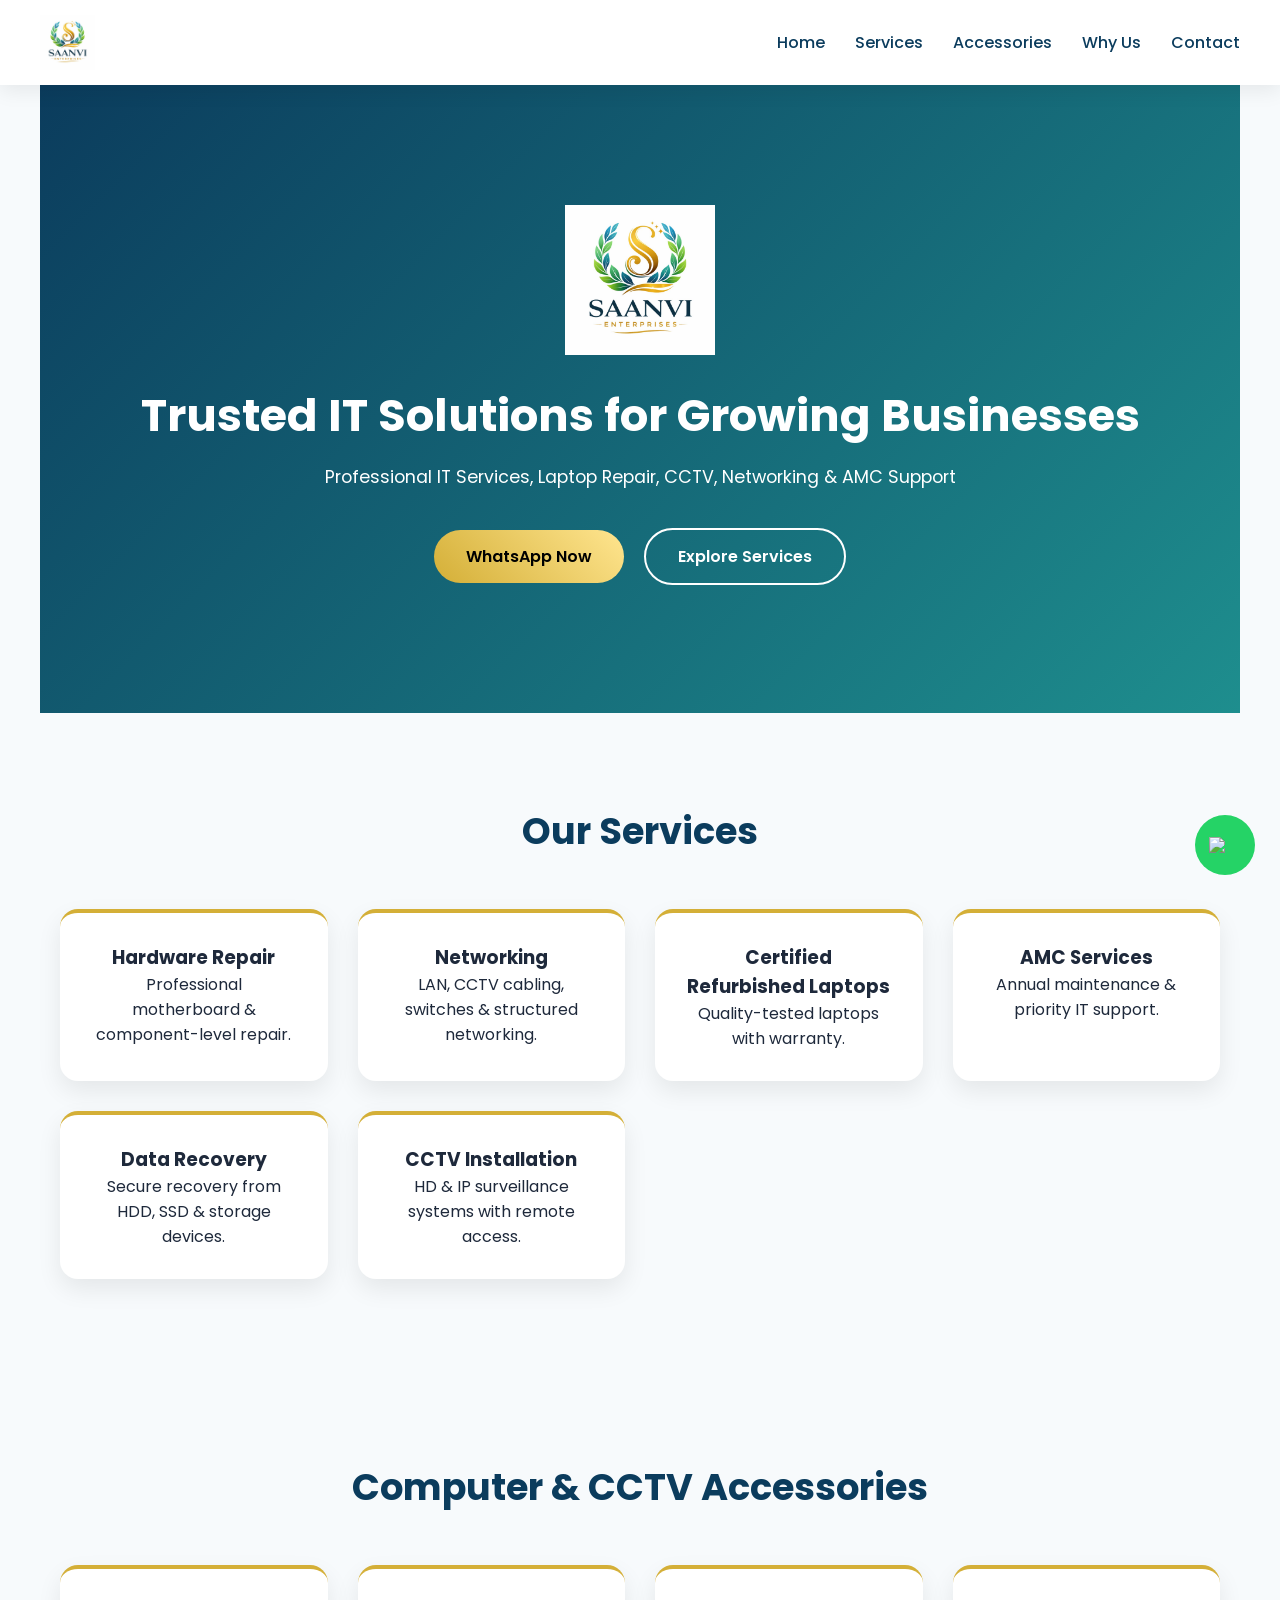
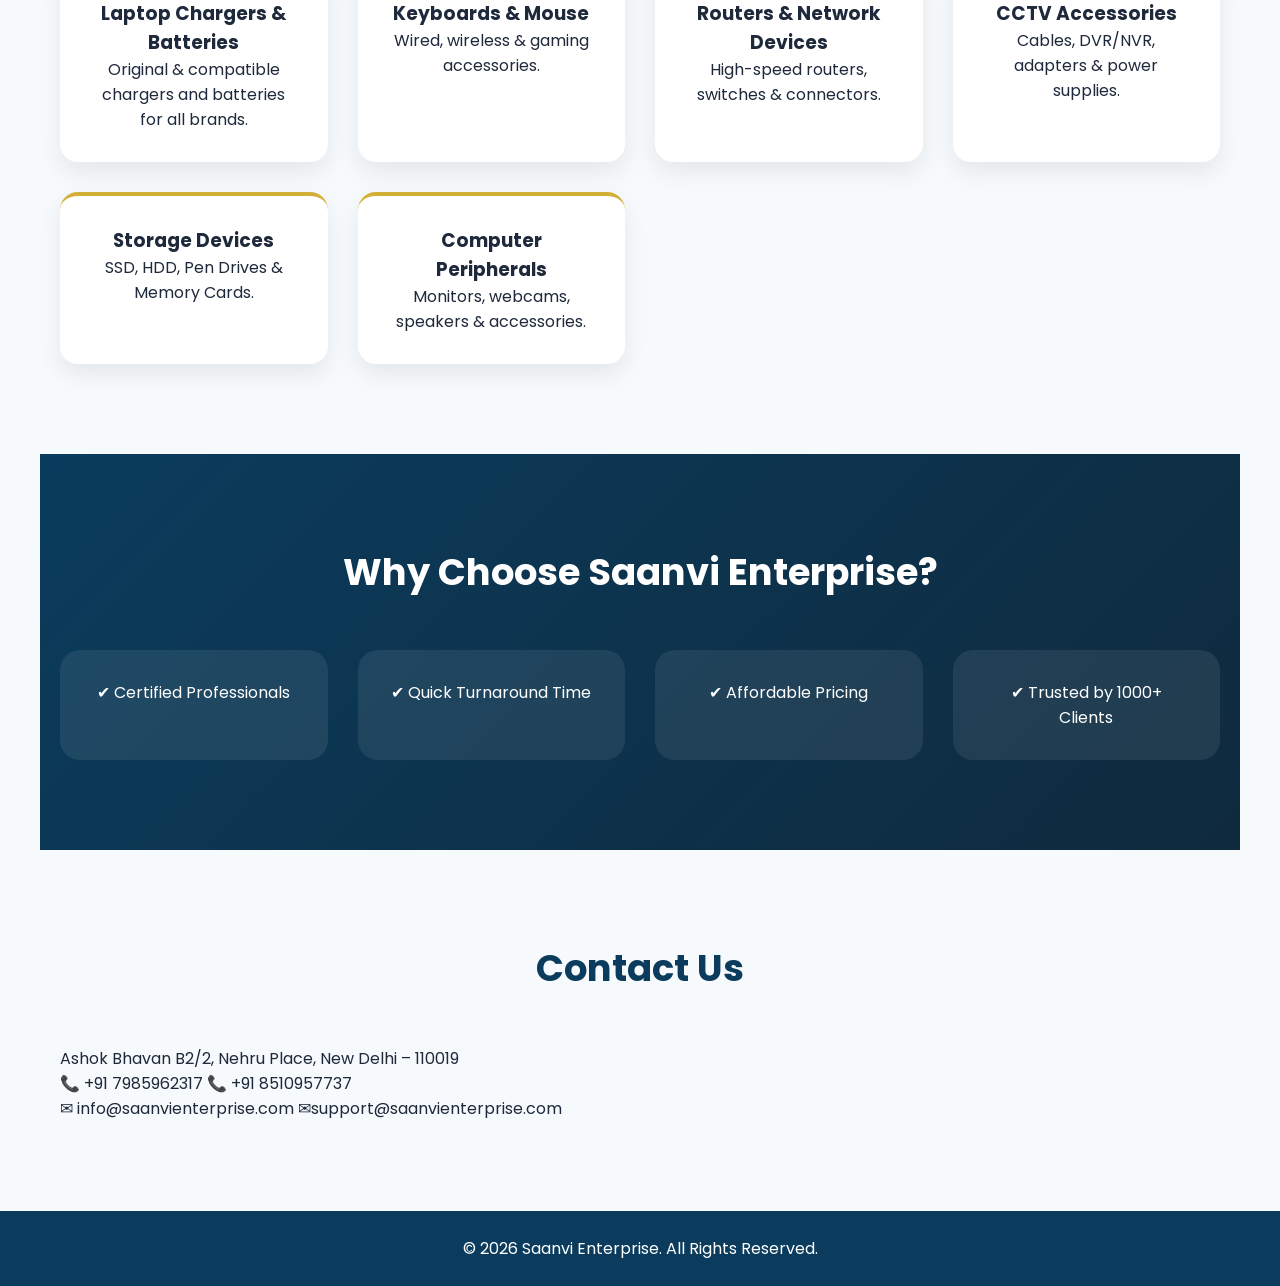
==== index.html @ 92160d34 "Add accessories section to index.html Added a new section for computer and CCTV accessories." ====
<!DOCTYPE html>
<html lang="en">
<head>
<meta charset="UTF-8">
<meta name="viewport" content="width=device-width, initial-scale=1.0">

<title>Saanvi Enterprise | IT Services, Laptop Repair & CCTV in Delhi</title>

<meta name="description" content="Saanvi Enterprise offers professional IT services, laptop repair, CCTV installation, AMC & networking solutions in Delhi NCR. Call now for instant support.">
<meta name="keywords" content="Laptop Repair Delhi, IT Services, CCTV Installation, AMC Services, Networking, Refurbished Laptop">
<meta name="robots" content="index, follow">
<meta name="geo.region" content="IN-DL">
<meta name="geo.placename" content="New Delhi">

<link href="https://fonts.googleapis.com/css2?family=Poppins:wght@400;500;600;700&display=swap" rel="stylesheet">

<style>
/* --- SAME CSS AS YOU SENT (UNCHANGED) --- */
:root {
  --blue: #0b3c5d;
  --gold: #d4af37;
  --green: #3aa76d;
  --dark: #1e293b;
  --light: #f7fafc;
}

* { margin: 0; padding: 0; box-sizing: border-box; font-family: 'Poppins', sans-serif; }
html { scroll-behavior: smooth; }
body { background: var(--light); color: var(--dark); }

header {
  position: sticky;
  top: 0;
  background: #fff;
  padding: 15px 40px;
  display: flex;
  justify-content: space-between;
  align-items: center;
  box-shadow: 0 5px 20px rgba(0,0,0,0.08);
  z-index: 999;
}

header img { height: 55px; }

nav ul { list-style: none; display: flex; gap: 30px; }
nav a { text-decoration: none; font-weight: 500; color: var(--blue); }
nav a:hover { color: var(--gold); }

.menu { display: none; font-size: 26px; }

.hero {
  background: linear-gradient(135deg, #0b3c5d, #1e8e8e);
  color: white;
  text-align: center;
  padding: 120px 20px;
}

.hero img { width: 150px; margin-bottom: 20px; }
.hero h1 { font-size: 2.8rem; }
.hero p { max-width: 700px; margin: 15px auto; font-size: 1.1rem; }

.cta { margin-top: 30px; }

.btn {
  padding: 14px 32px;
  border-radius: 40px;
  font-weight: 600;
  text-decoration: none;
  margin: 8px;
  display: inline-block;
  transition: 0.3s;
}

.btn-primary {
  background: linear-gradient(45deg, #d4af37, #ffe58f);
  color: #000;
}

.btn-secondary {
  border: 2px solid #fff;
  color: white;
}

.btn:hover { transform: scale(1.08); }

section {
  padding: 90px 20px;
  max-width: 1200px;
  margin: auto;
}

h2 {
  text-align: center;
  font-size: 2.3rem;
  margin-bottom: 50px;
  color: var(--blue);
}

.cards {
  display: grid;
  grid-template-columns: repeat(auto-fit, minmax(260px, 1fr));
  gap: 30px;
}

.card {
  background: white;
  padding: 30px;
  border-radius: 18px;
  text-align: center;
  box-shadow: 0 10px 25px rgba(0,0,0,0.08);
  transition: 0.3s;
  border-top: 4px solid var(--gold);
}

.card:hover { transform: translateY(-10px); }

.trust-section {
  background: linear-gradient(135deg, #0b3c5d, #0f2a3d);
  color: white;
  padding: 90px 20px;
}

.trust-section h2 { color: white; }

.trust-grid {
  display: grid;
  grid-template-columns: repeat(auto-fit, minmax(220px, 1fr));
  gap: 30px;
  margin-top: 40px;
}

.trust-box {
  background: rgba(255,255,255,0.08);
  padding: 30px;
  border-radius: 20px;
  text-align: center;
}

footer {
  background: var(--blue);
  color: white;
  text-align: center;
  padding: 25px;
}

.whatsapp {
  position: fixed;
  right: 25px;
  bottom: 25px;
  background: #25d366;
  width: 60px;
  height: 60px;
  border-radius: 50%;
  display: flex;
  justify-content: center;
  align-items: center;
}

.whatsapp img { width: 32px; }

@media(max-width:768px) {
  nav ul { display: none; flex-direction: column; background: white; position: absolute; right: 20px; top: 70px; padding: 20px; border-radius: 10px; }
  nav ul.active { display: flex; }
  .menu { display: block; }
  .hero h1 { font-size: 2rem; }
}
</style>
</head>

<body>

<header>
  <img src="logo.png" alt="Saanvi Enterprise">
  <div class="menu" onclick="toggleMenu()">☰</div>
  <nav>
    <ul id="nav">
      <li><a href="#home">Home</a></li>
      <li><a href="#services">Services</a></li>
      <li><a href="#accessories">Accessories</a></li>
      <li><a href="#trust">Why Us</a></li>
      <li><a href="#contact">Contact</a></li>
    </ul>
  </nav>
</header>

<!-- HERO -->
<section class="hero" id="home">
  <img src="logo.png">
  <h1>Trusted IT Solutions for Growing Businesses</h1>
  <p>Professional IT Services, Laptop Repair, CCTV, Networking & AMC Support</p>
  <div class="cta">
    <a href="https://wa.me/917985962317" class="btn btn-primary">WhatsApp Now</a>
    <a href="#services" class="btn btn-secondary">Explore Services</a>
  </div>
</section>

<!-- SERVICES -->
<section id="services">
<h2>Our Services</h2>
<div class="cards">
  <div class="card"><h3>Hardware Repair</h3><p>Professional motherboard & component-level repair.</p></div>
  <div class="card"><h3>Networking</h3><p>LAN, CCTV cabling, switches & structured networking.</p></div>
  <div class="card"><h3>Certified Refurbished Laptops</h3><p>Quality-tested laptops with warranty.</p></div>
  <div class="card"><h3>AMC Services</h3><p>Annual maintenance & priority IT support.</p></div>
  <div class="card"><h3>Data Recovery</h3><p>Secure recovery from HDD, SSD & storage devices.</p></div>
  <div class="card"><h3>CCTV Installation</h3><p>HD & IP surveillance systems with remote access.</p></div>
</div>
</section>

<!-- ACCESSORIES SECTION (NEW) -->
<section id="accessories">
<h2>Computer & CCTV Accessories</h2>
<div class="cards">
  <div class="card"><h3>Laptop Chargers & Batteries</h3><p>Original & compatible chargers and batteries for all brands.</p></div>
  <div class="card"><h3>Keyboards & Mouse</h3><p>Wired, wireless & gaming accessories.</p></div>
  <div class="card"><h3>Routers & Network Devices</h3><p>High-speed routers, switches & connectors.</p></div>
  <div class="card"><h3>CCTV Accessories</h3><p>Cables, DVR/NVR, adapters & power supplies.</p></div>
  <div class="card"><h3>Storage Devices</h3><p>SSD, HDD, Pen Drives & Memory Cards.</p></div>
  <div class="card"><h3>Computer Peripherals</h3><p>Monitors, webcams, speakers & accessories.</p></div>
</div>
</section>

<!-- TRUST -->
<section class="trust-section" id="trust">
  <h2>Why Choose Saanvi Enterprise?</h2>
  <div class="trust-grid">
    <div class="trust-box">✔ Certified Professionals</div>
    <div class="trust-box">✔ Quick Turnaround Time</div>
    <div class="trust-box">✔ Affordable Pricing</div>
    <div class="trust-box">✔ Trusted by 1000+ Clients</div>
  </div>
</section>

<!-- CONTACT -->
<section class="contact" id="contact">
  <h2>Contact Us</h2>
  <p>
    Ashok Bhavan B2/2, Nehru Place, New Delhi – 110019<br>
    📞 +91 7985962317  📞 +91 8510957737<br>
    ✉ info@saanvienterprise.com   ✉support@saanvienterprise.com
  </p>
</section>

<footer>
  © 2026 Saanvi Enterprise. All Rights Reserved.
</footer>

<a href="https://wa.me/917985962317" class="whatsapp">
  <img src="https://cdn-icons-png.flaticon.com/512/733/733585.png">
</a>

<script>
function toggleMenu() {
  document.getElementById("nav").classList.toggle("active");
}
</script>

</body>
</html>
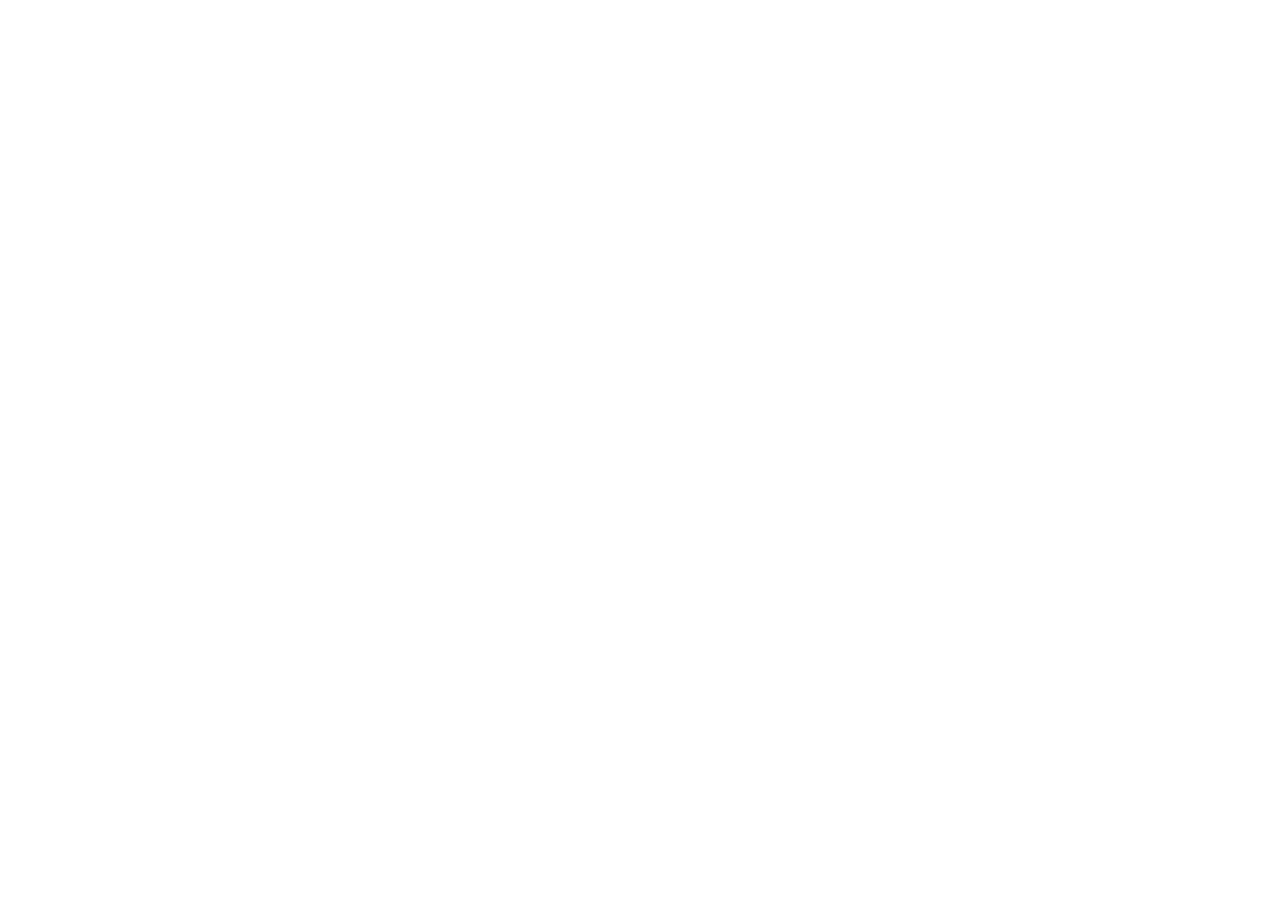
==== commit 14d3d051: "Update index.html" ====
--- a/index.html
+++ b/index.html
@@ -1,261 +1,100 @@
 <!DOCTYPE html>
-<html lang="en">
+<html lang="en-IN">
 <head>
 <meta charset="UTF-8">
 <meta name="viewport" content="width=device-width, initial-scale=1.0">
-
-<title>Saanvi Enterprise | IT Services, Laptop Repair & CCTV in Delhi</title>
-
-<meta name="description" content="Saanvi Enterprise offers professional IT services, laptop repair, CCTV installation, AMC & networking solutions in Delhi NCR. Call now for instant support.">
-<meta name="keywords" content="Laptop Repair Delhi, IT Services, CCTV Installation, AMC Services, Networking, Refurbished Laptop">
-<meta name="robots" content="index, follow">
+<title>Laptop Repair, CCTV Installation & IT Services in Nehru Place Delhi | Saanvi Enterprise</title>
+<meta name="description" content="Saanvi Enterprise provides laptop repair, desktop repair, CCTV installation, networking, AMC support, data recovery and refurbished laptops in Nehru Place, Delhi NCR. Call +91 7985962317.">
+<meta name="robots" content="index, follow, max-image-preview:large">
+<meta name="author" content="Saanvi Enterprise">
 <meta name="geo.region" content="IN-DL">
-<meta name="geo.placename" content="New Delhi">
-
-<link href="https://fonts.googleapis.com/css2?family=Poppins:wght@400;500;600;700&display=swap" rel="stylesheet">
-
-<style>
-/* --- SAME CSS AS YOU SENT (UNCHANGED) --- */
-:root {
-  --blue: #0b3c5d;
-  --gold: #d4af37;
-  --green: #3aa76d;
-  --dark: #1e293b;
-  --light: #f7fafc;
-}
-
-* { margin: 0; padding: 0; box-sizing: border-box; font-family: 'Poppins', sans-serif; }
-html { scroll-behavior: smooth; }
-body { background: var(--light); color: var(--dark); }
-
-header {
-  position: sticky;
-  top: 0;
-  background: #fff;
-  padding: 15px 40px;
-  display: flex;
-  justify-content: space-between;
-  align-items: center;
-  box-shadow: 0 5px 20px rgba(0,0,0,0.08);
-  z-index: 999;
-}
-
-header img { height: 55px; }
-
-nav ul { list-style: none; display: flex; gap: 30px; }
-nav a { text-decoration: none; font-weight: 500; color: var(--blue); }
-nav a:hover { color: var(--gold); }
-
-.menu { display: none; font-size: 26px; }
-
-.hero {
-  background: linear-gradient(135deg, #0b3c5d, #1e8e8e);
-  color: white;
-  text-align: center;
-  padding: 120px 20px;
-}
-
-.hero img { width: 150px; margin-bottom: 20px; }
-.hero h1 { font-size: 2.8rem; }
-.hero p { max-width: 700px; margin: 15px auto; font-size: 1.1rem; }
-
-.cta { margin-top: 30px; }
-
-.btn {
-  padding: 14px 32px;
-  border-radius: 40px;
-  font-weight: 600;
-  text-decoration: none;
-  margin: 8px;
-  display: inline-block;
-  transition: 0.3s;
-}
-
-.btn-primary {
-  background: linear-gradient(45deg, #d4af37, #ffe58f);
-  color: #000;
-}
-
-.btn-secondary {
-  border: 2px solid #fff;
-  color: white;
-}
-
-.btn:hover { transform: scale(1.08); }
-
-section {
-  padding: 90px 20px;
-  max-width: 1200px;
-  margin: auto;
-}
-
-h2 {
-  text-align: center;
-  font-size: 2.3rem;
-  margin-bottom: 50px;
-  color: var(--blue);
-}
-
-.cards {
-  display: grid;
-  grid-template-columns: repeat(auto-fit, minmax(260px, 1fr));
-  gap: 30px;
-}
-
-.card {
-  background: white;
-  padding: 30px;
-  border-radius: 18px;
-  text-align: center;
-  box-shadow: 0 10px 25px rgba(0,0,0,0.08);
-  transition: 0.3s;
-  border-top: 4px solid var(--gold);
-}
-
-.card:hover { transform: translateY(-10px); }
-
-.trust-section {
-  background: linear-gradient(135deg, #0b3c5d, #0f2a3d);
-  color: white;
-  padding: 90px 20px;
-}
-
-.trust-section h2 { color: white; }
-
-.trust-grid {
-  display: grid;
-  grid-template-columns: repeat(auto-fit, minmax(220px, 1fr));
-  gap: 30px;
-  margin-top: 40px;
-}
-
-.trust-box {
-  background: rgba(255,255,255,0.08);
-  padding: 30px;
-  border-radius: 20px;
-  text-align: center;
-}
-
-footer {
-  background: var(--blue);
-  color: white;
-  text-align: center;
-  padding: 25px;
-}
-
-.whatsapp {
-  position: fixed;
-  right: 25px;
-  bottom: 25px;
-  background: #25d366;
-  width: 60px;
-  height: 60px;
-  border-radius: 50%;
-  display: flex;
-  justify-content: center;
-  align-items: center;
-}
-
-.whatsapp img { width: 32px; }
-
-@media(max-width:768px) {
-  nav ul { display: none; flex-direction: column; background: white; position: absolute; right: 20px; top: 70px; padding: 20px; border-radius: 10px; }
-  nav ul.active { display: flex; }
-  .menu { display: block; }
-  .hero h1 { font-size: 2rem; }
-}
-</style>
-</head>
-
-<body>
-
-<header>
-  <img src="logo.png" alt="Saanvi Enterprise">
-  <div class="menu" onclick="toggleMenu()">☰</div>
-  <nav>
-    <ul id="nav">
-      <li><a href="#home">Home</a></li>
-      <li><a href="#services">Services</a></li>
-      <li><a href="#accessories">Accessories</a></li>
-      <li><a href="#trust">Why Us</a></li>
-      <li><a href="#contact">Contact</a></li>
-    </ul>
-  </nav>
-</header>
-
-<!-- HERO -->
-<section class="hero" id="home">
-  <img src="logo.png">
-  <h1>Trusted IT Solutions for Growing Businesses</h1>
-  <p>Professional IT Services, Laptop Repair, CCTV, Networking & AMC Support</p>
-  <div class="cta">
-    <a href="https://wa.me/917985962317" class="btn btn-primary">WhatsApp Now</a>
-    <a href="#services" class="btn btn-secondary">Explore Services</a>
-  </div>
-</section>
-
-<!-- SERVICES -->
-<section id="services">
-<h2>Our Services</h2>
-<div class="cards">
-  <div class="card"><h3>Hardware Repair</h3><p>Professional motherboard & component-level repair.</p></div>
-  <div class="card"><h3>Networking</h3><p>LAN, CCTV cabling, switches & structured networking.</p></div>
-  <div class="card"><h3>Certified Refurbished Laptops</h3><p>Quality-tested laptops with warranty.</p></div>
-  <div class="card"><h3>AMC Services</h3><p>Annual maintenance & priority IT support.</p></div>
-  <div class="card"><h3>Data Recovery</h3><p>Secure recovery from HDD, SSD & storage devices.</p></div>
-  <div class="card"><h3>CCTV Installation</h3><p>HD & IP surveillance systems with remote access.</p></div>
-</div>
-</section>
-
-<!-- ACCESSORIES SECTION (NEW) -->
-<section id="accessories">
-<h2>Computer & CCTV Accessories</h2>
-<div class="cards">
-  <div class="card"><h3>Laptop Chargers & Batteries</h3><p>Original & compatible chargers and batteries for all brands.</p></div>
-  <div class="card"><h3>Keyboards & Mouse</h3><p>Wired, wireless & gaming accessories.</p></div>
-  <div class="card"><h3>Routers & Network Devices</h3><p>High-speed routers, switches & connectors.</p></div>
-  <div class="card"><h3>CCTV Accessories</h3><p>Cables, DVR/NVR, adapters & power supplies.</p></div>
-  <div class="card"><h3>Storage Devices</h3><p>SSD, HDD, Pen Drives & Memory Cards.</p></div>
-  <div class="card"><h3>Computer Peripherals</h3><p>Monitors, webcams, speakers & accessories.</p></div>
-</div>
-</section>
-
-<!-- TRUST -->
-<section class="trust-section" id="trust">
-  <h2>Why Choose Saanvi Enterprise?</h2>
-  <div class="trust-grid">
-    <div class="trust-box">✔ Certified Professionals</div>
-    <div class="trust-box">✔ Quick Turnaround Time</div>
-    <div class="trust-box">✔ Affordable Pricing</div>
-    <div class="trust-box">✔ Trusted by 1000+ Clients</div>
-  </div>
-</section>
-
-<!-- CONTACT -->
-<section class="contact" id="contact">
-  <h2>Contact Us</h2>
-  <p>
-    Ashok Bhavan B2/2, Nehru Place, New Delhi – 110019<br>
-    📞 +91 7985962317  📞 +91 8510957737<br>
-    ✉ info@saanvienterprise.com   ✉support@saanvienterprise.com
-  </p>
-</section>
-
-<footer>
-  © 2026 Saanvi Enterprise. All Rights Reserved.
-</footer>
-
-<a href="https://wa.me/917985962317" class="whatsapp">
-  <img src="https://cdn-icons-png.flaticon.com/512/733/733585.png">
-</a>
-
-<script>
-function toggleMenu() {
-  document.getElementById("nav").classList.toggle("active");
+<meta name="geo.placename" content="Nehru Place, New Delhi">
+<meta name="geo.position" content="28.5494;77.2525">
+<meta name="ICBM" content="28.5494, 77.2525">
+<link rel="canonical" href="https://www.saanvienterprise.com/">
+<meta property="og:type" content="website">
+<meta property="og:title" content="Saanvi Enterprise | Laptop Repair, CCTV & IT Services in Delhi">
+<meta property="og:description" content="Fast laptop repair, CCTV installation, networking and AMC support from Nehru Place, Delhi NCR.">
+<meta property="og:url" content="https://www.saanvienterprise.com/">
+<meta property="og:image" content="https://www.saanvienterprise.com/logo.png">
+<meta name="twitter:card" content="summary_large_image">
+<link rel="preconnect" href="https://fonts.googleapis.com">
+<link rel="preconnect" href="https://fonts.gstatic.com" crossorigin>
+<link href="https://fonts.googleapis.com/css2?family=Poppins:wght@400;500;600;700;800&display=swap" rel="stylesheet">
+<script type="application/ld+json">
+{
+  "@context": "https://schema.org",
+  "@type": ["LocalBusiness", "ComputerRepairService"],
+  "@id": "https://www.saanvienterprise.com/#business",
+  "name": "Saanvi Enterprise",
+  "url": "https://www.saanvienterprise.com/",
+  "logo": "https://www.saanvienterprise.com/logo.png",
+  "image": "https://www.saanvienterprise.com/logo.png",
+  "description": "Laptop repair, desktop repair, CCTV installation, networking, AMC support, data recovery and refurbished laptop services in Delhi NCR.",
+  "telephone": "+91-7985962317",
+  "email": "info@saanvienterprise.com",
+  "priceRange": "INR",
+  "address": {
+    "@type": "PostalAddress",
+    "streetAddress": "Ashok Bhavan B2/2, Nehru Place",
+    "addressLocality": "New Delhi",
+    "addressRegion": "Delhi",
+    "postalCode": "110019",
+    "addressCountry": "IN"
+  },
+  "geo": {
+    "@type": "GeoCoordinates",
+    "latitude": 28.5494,
+    "longitude": 77.2525
+  },
+  "areaServed": [
+    "Nehru Place",
+    "New Delhi",
+    "Delhi NCR",
+    "Noida",
+    "Gurugram",
+    "Faridabad",
+    "Ghaziabad"
+  ],
+  "openingHoursSpecification": [{
+    "@type": "OpeningHoursSpecification",
+    "dayOfWeek": ["Monday", "Tuesday", "Wednesday", "Thursday", "Friday", "Saturday"],
+    "opens": "10:00",
+    "closes": "19:30"
+  }],
+  "sameAs": [
+    "https://wa.me/917985962317"
+  ],
+  "hasOfferCatalog": {
+    "@type": "OfferCatalog",
+    "name": "IT Services and Computer Repair",
+    "itemListElement": [
+      {"@type": "Offer", "itemOffered": {"@type": "Service", "name": "Laptop Repair in Delhi"}},
+      {"@type": "Offer", "itemOffered": {"@type": "Service", "name": "CCTV Installation in Delhi NCR"}},
+      {"@type": "Offer", "itemOffered": {"@type": "Service", "name": "Computer AMC Support"}},
+      {"@type": "Offer", "itemOffered": {"@type": "Service", "name": "Networking and LAN Cabling"}},
+      {"@type": "Offer", "itemOffered": {"@type": "Service", "name": "Data Recovery"}}
+    ]
+  }
 }
 </script>
-
-</body>
-</html>
-
-
+<script type="application/ld+json">
+{
+  "@context": "https://schema.org",
+  "@type": "FAQPage",
+  "mainEntity": [
+    {
+      "@type": "Question",
+      "name": "Do you provide laptop repair in Nehru Place, Delhi?",
+      "acceptedAnswer": {
+        "@type": "Answer",
+        "text": "Yes. Saanvi Enterprise provides laptop and desktop repair from Nehru Place, New Delhi, including motherboard repair, display replacement, SSD and RAM upgrades, Windows installation and virus removal."
+      }
+    },
+    {
+      "@type": "Question",
+      "name": "Do you install CCTV cameras for offices and shops?",
+      "acceptedAnswer": {
+        "@type": "Answer",
+        "text": "Yes. We install HD and IP CCTV systems with DVR or NVR setup, cabling, power supply, storage configuration and remote mobile viewing."
+      }
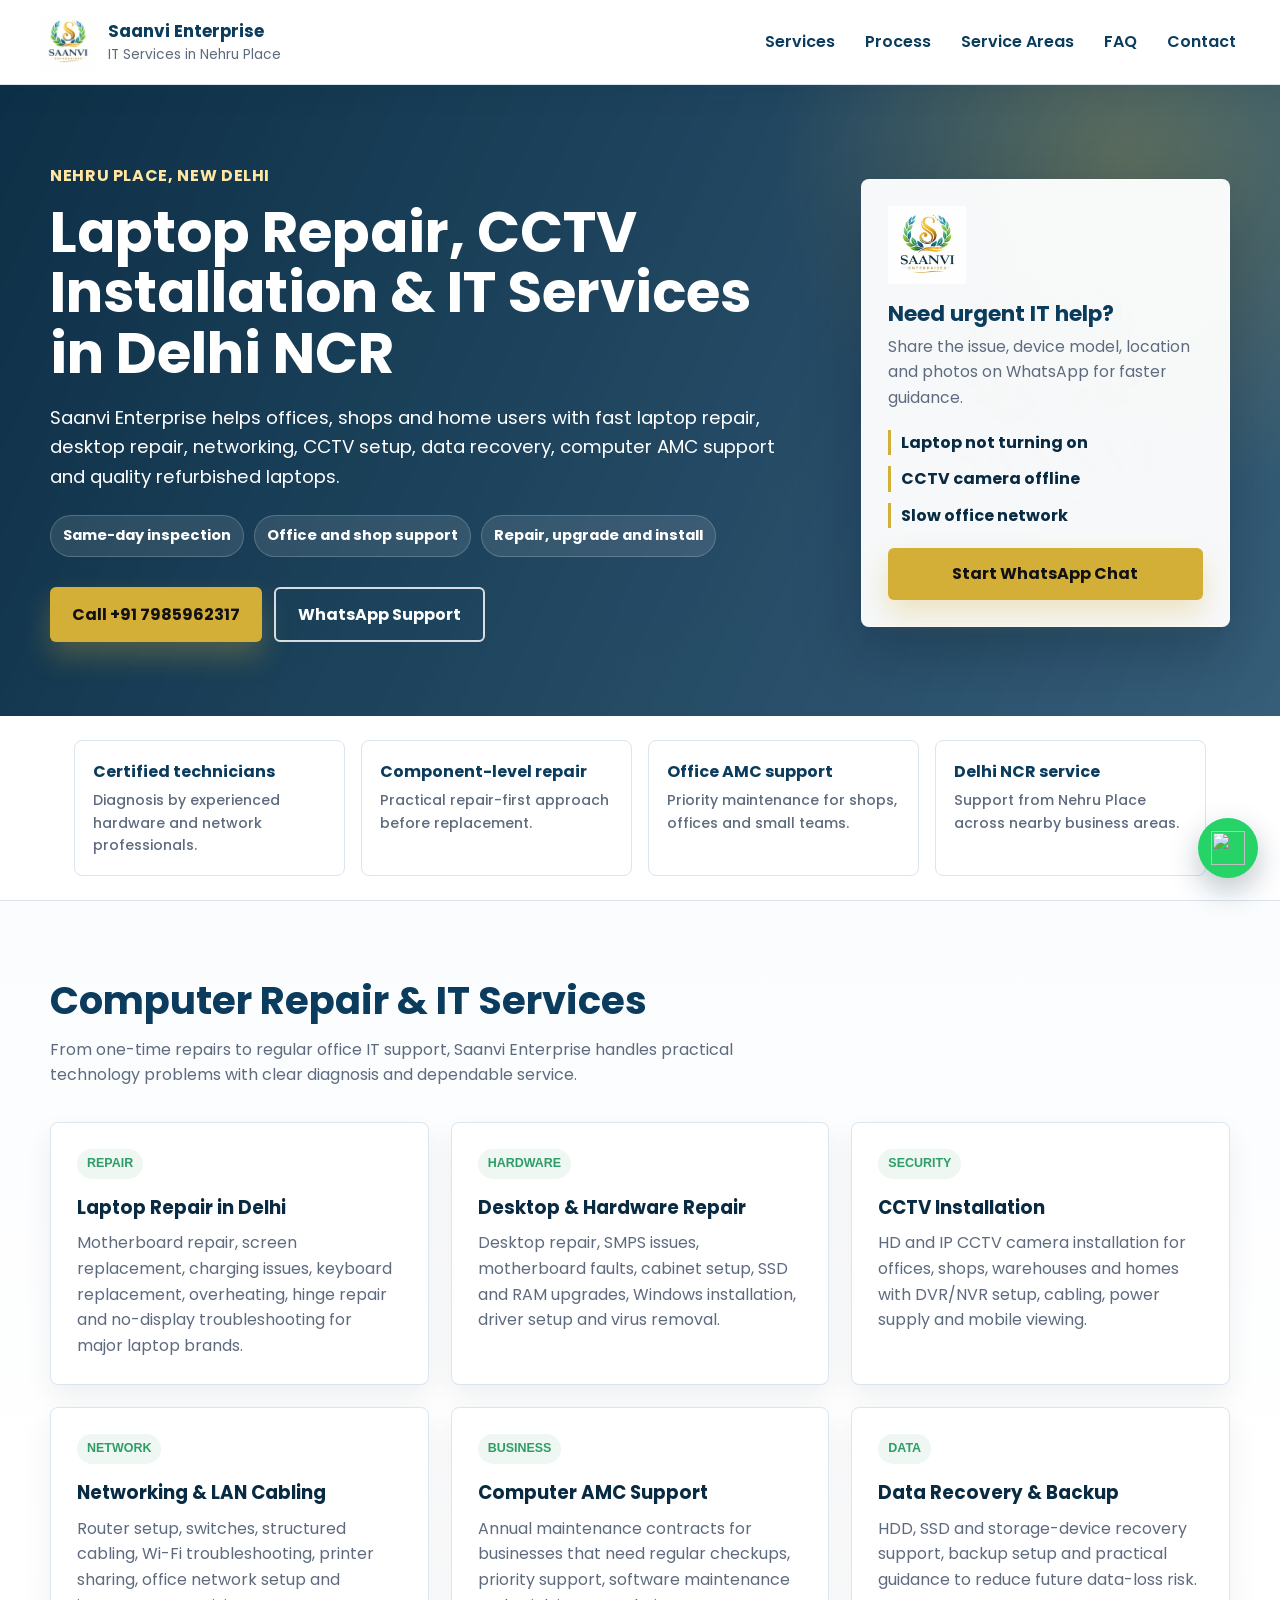
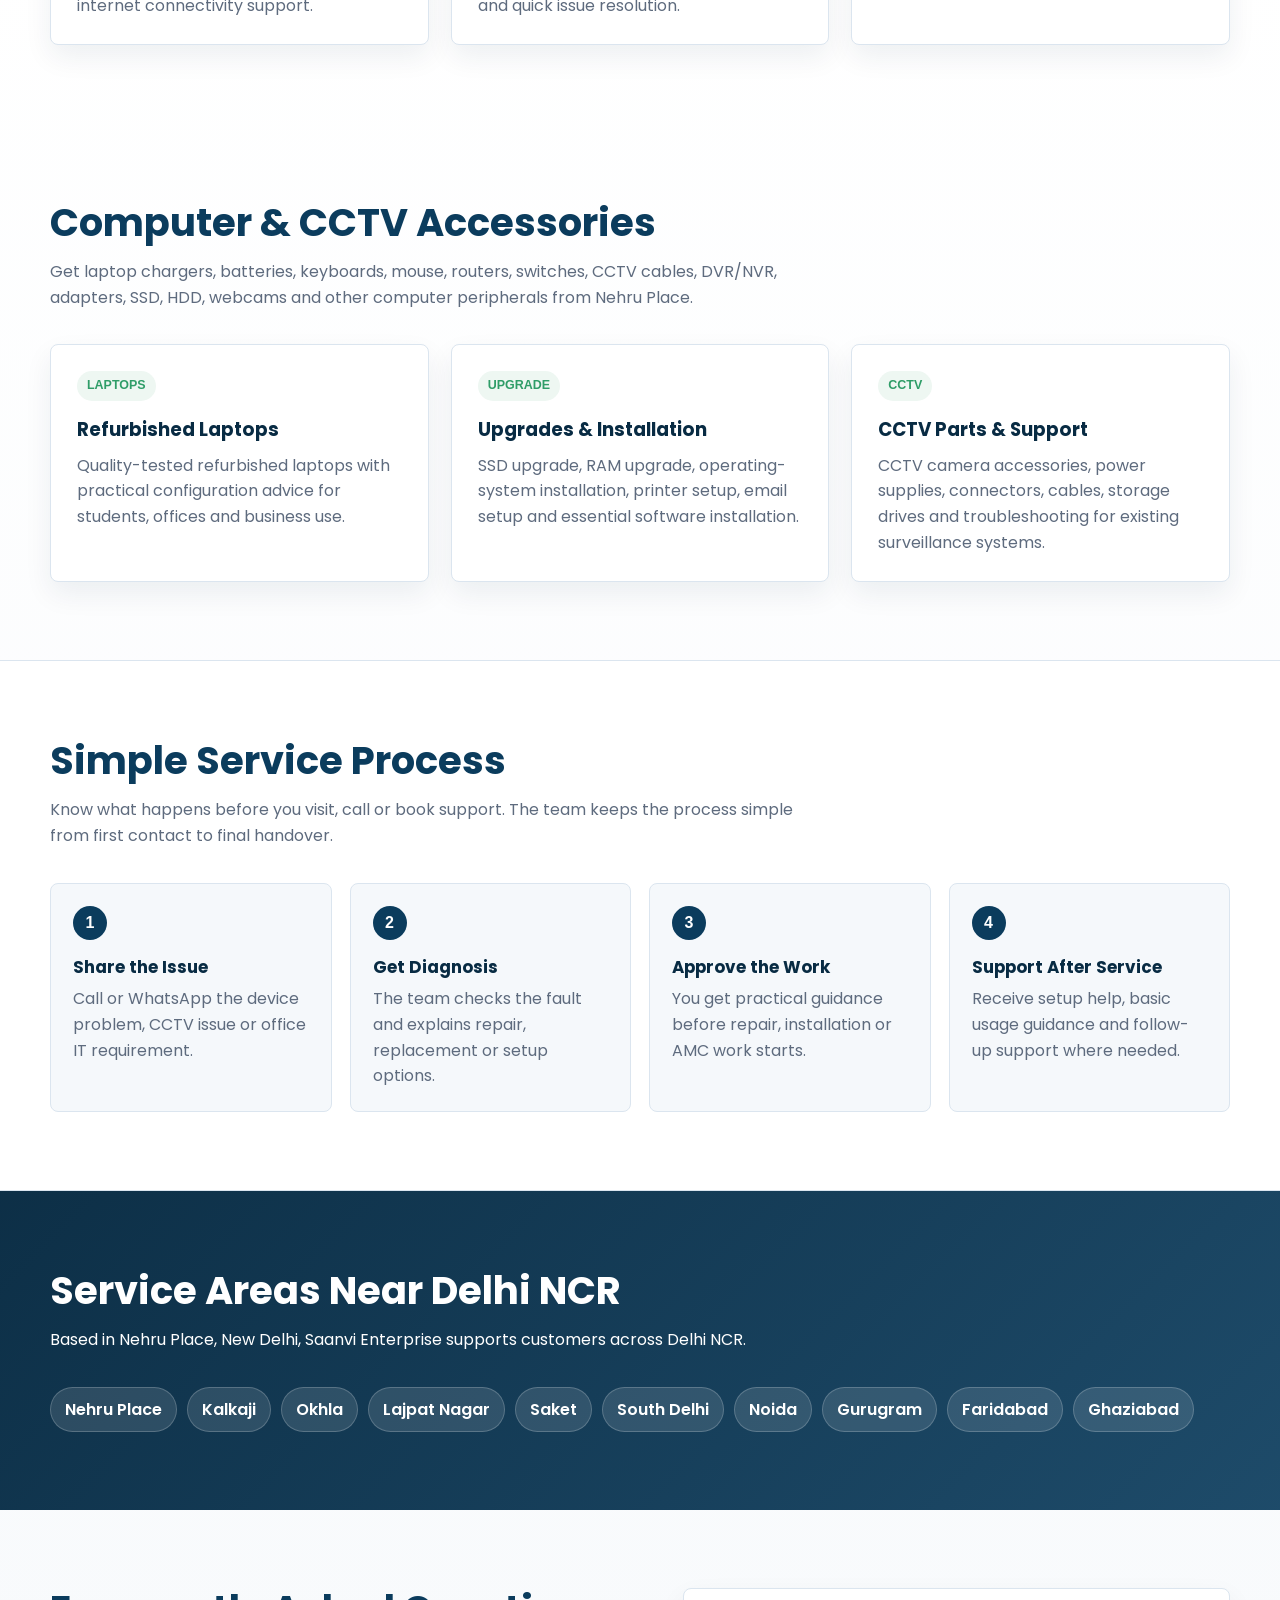
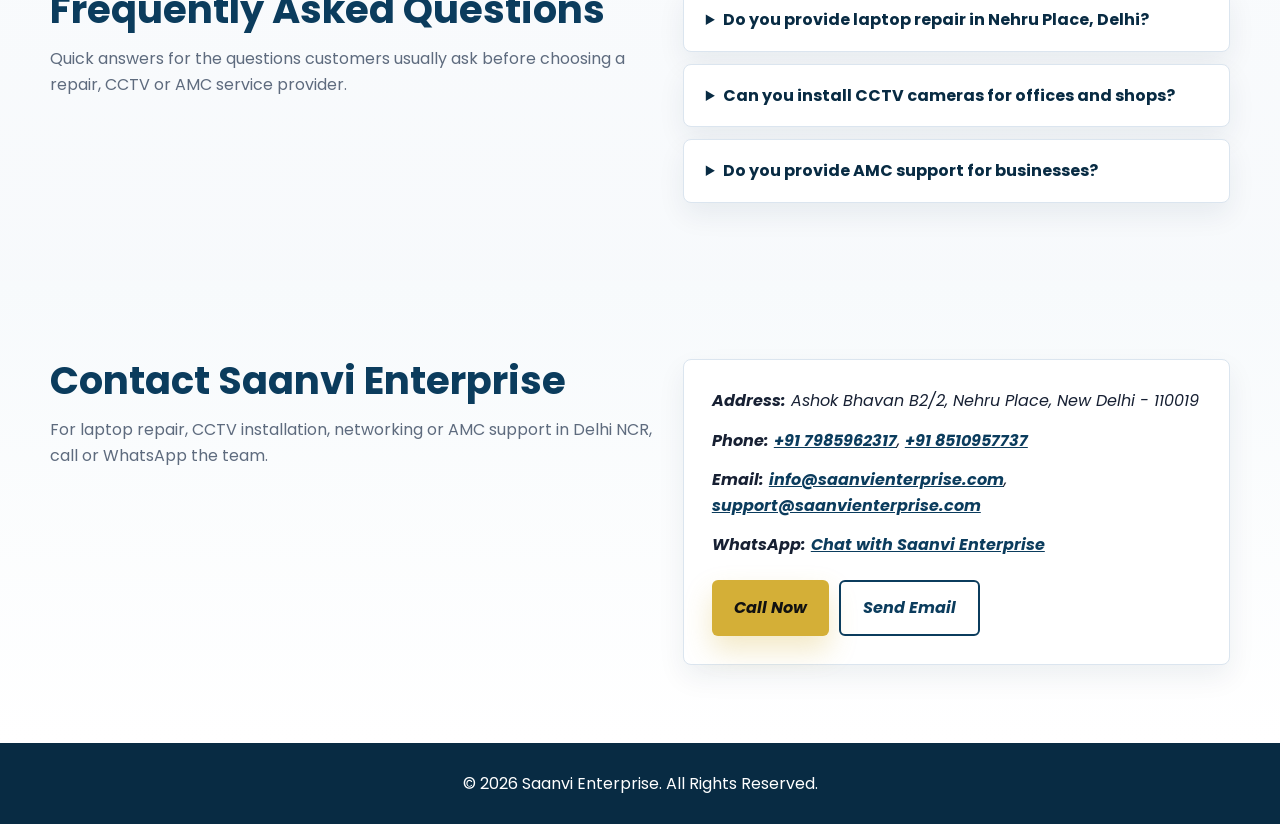
==== commit d0651e7d: "Add files via upload" ====
--- a/index.html
+++ b/index.html
@@ -1,100 +1,968 @@
-<!DOCTYPE html>
-<html lang="en-IN">
-<head>
-<meta charset="UTF-8">
-<meta name="viewport" content="width=device-width, initial-scale=1.0">
-<title>Laptop Repair, CCTV Installation & IT Services in Nehru Place Delhi | Saanvi Enterprise</title>
-<meta name="description" content="Saanvi Enterprise provides laptop repair, desktop repair, CCTV installation, networking, AMC support, data recovery and refurbished laptops in Nehru Place, Delhi NCR. Call +91 7985962317.">
-<meta name="robots" content="index, follow, max-image-preview:large">
-<meta name="author" content="Saanvi Enterprise">
-<meta name="geo.region" content="IN-DL">
-<meta name="geo.placename" content="Nehru Place, New Delhi">
-<meta name="geo.position" content="28.5494;77.2525">
-<meta name="ICBM" content="28.5494, 77.2525">
-<link rel="canonical" href="https://www.saanvienterprise.com/">
-<meta property="og:type" content="website">
-<meta property="og:title" content="Saanvi Enterprise | Laptop Repair, CCTV & IT Services in Delhi">
-<meta property="og:description" content="Fast laptop repair, CCTV installation, networking and AMC support from Nehru Place, Delhi NCR.">
-<meta property="og:url" content="https://www.saanvienterprise.com/">
-<meta property="og:image" content="https://www.saanvienterprise.com/logo.png">
-<meta name="twitter:card" content="summary_large_image">
-<link rel="preconnect" href="https://fonts.googleapis.com">
-<link rel="preconnect" href="https://fonts.gstatic.com" crossorigin>
-<link href="https://fonts.googleapis.com/css2?family=Poppins:wght@400;500;600;700;800&display=swap" rel="stylesheet">
-<script type="application/ld+json">
-{
-  "@context": "https://schema.org",
-  "@type": ["LocalBusiness", "ComputerRepairService"],
-  "@id": "https://www.saanvienterprise.com/#business",
-  "name": "Saanvi Enterprise",
-  "url": "https://www.saanvienterprise.com/",
-  "logo": "https://www.saanvienterprise.com/logo.png",
-  "image": "https://www.saanvienterprise.com/logo.png",
-  "description": "Laptop repair, desktop repair, CCTV installation, networking, AMC support, data recovery and refurbished laptop services in Delhi NCR.",
-  "telephone": "+91-7985962317",
-  "email": "info@saanvienterprise.com",
-  "priceRange": "INR",
-  "address": {
-    "@type": "PostalAddress",
-    "streetAddress": "Ashok Bhavan B2/2, Nehru Place",
-    "addressLocality": "New Delhi",
-    "addressRegion": "Delhi",
-    "postalCode": "110019",
-    "addressCountry": "IN"
-  },
-  "geo": {
-    "@type": "GeoCoordinates",
-    "latitude": 28.5494,
-    "longitude": 77.2525
-  },
-  "areaServed": [
-    "Nehru Place",
-    "New Delhi",
-    "Delhi NCR",
-    "Noida",
-    "Gurugram",
-    "Faridabad",
-    "Ghaziabad"
-  ],
-  "openingHoursSpecification": [{
-    "@type": "OpeningHoursSpecification",
-    "dayOfWeek": ["Monday", "Tuesday", "Wednesday", "Thursday", "Friday", "Saturday"],
-    "opens": "10:00",
-    "closes": "19:30"
-  }],
-  "sameAs": [
-    "https://wa.me/917985962317"
-  ],
-  "hasOfferCatalog": {
-    "@type": "OfferCatalog",
-    "name": "IT Services and Computer Repair",
-    "itemListElement": [
-      {"@type": "Offer", "itemOffered": {"@type": "Service", "name": "Laptop Repair in Delhi"}},
-      {"@type": "Offer", "itemOffered": {"@type": "Service", "name": "CCTV Installation in Delhi NCR"}},
-      {"@type": "Offer", "itemOffered": {"@type": "Service", "name": "Computer AMC Support"}},
-      {"@type": "Offer", "itemOffered": {"@type": "Service", "name": "Networking and LAN Cabling"}},
-      {"@type": "Offer", "itemOffered": {"@type": "Service", "name": "Data Recovery"}}
-    ]
-  }
-}
-</script>
-<script type="application/ld+json">
-{
-  "@context": "https://schema.org",
-  "@type": "FAQPage",
-  "mainEntity": [
-    {
-      "@type": "Question",
-      "name": "Do you provide laptop repair in Nehru Place, Delhi?",
-      "acceptedAnswer": {
-        "@type": "Answer",
-        "text": "Yes. Saanvi Enterprise provides laptop and desktop repair from Nehru Place, New Delhi, including motherboard repair, display replacement, SSD and RAM upgrades, Windows installation and virus removal."
-      }
-    },
-    {
-      "@type": "Question",
-      "name": "Do you install CCTV cameras for offices and shops?",
-      "acceptedAnswer": {
-        "@type": "Answer",
-        "text": "Yes. We install HD and IP CCTV systems with DVR or NVR setup, cabling, power supply, storage configuration and remote mobile viewing."
-      }
+<!DOCTYPE html>
+<html lang="en-IN">
+<head>
+<meta charset="UTF-8">
+<meta name="viewport" content="width=device-width, initial-scale=1.0">
+<title>Laptop Repair, CCTV Installation & IT Services in Nehru Place Delhi | Saanvi Enterprise</title>
+<meta name="description" content="Saanvi Enterprise provides laptop repair, desktop repair, CCTV installation, networking, AMC support, data recovery and refurbished laptops in Nehru Place, Delhi NCR. Call +91 7985962317.">
+<meta name="robots" content="index, follow, max-image-preview:large">
+<meta name="author" content="Saanvi Enterprise">
+<meta name="geo.region" content="IN-DL">
+<meta name="geo.placename" content="Nehru Place, New Delhi">
+<meta name="geo.position" content="28.5494;77.2525">
+<meta name="ICBM" content="28.5494, 77.2525">
+<link rel="canonical" href="https://www.saanvienterprise.com/">
+<meta property="og:type" content="website">
+<meta property="og:title" content="Saanvi Enterprise | Laptop Repair, CCTV & IT Services in Delhi">
+<meta property="og:description" content="Fast laptop repair, CCTV installation, networking and AMC support from Nehru Place, Delhi NCR.">
+<meta property="og:url" content="https://www.saanvienterprise.com/">
+<meta property="og:image" content="https://www.saanvienterprise.com/logo.png">
+<meta name="twitter:card" content="summary_large_image">
+<link rel="preconnect" href="https://fonts.googleapis.com">
+<link rel="preconnect" href="https://fonts.gstatic.com" crossorigin>
+<link href="https://fonts.googleapis.com/css2?family=Poppins:wght@400;500;600;700;800&display=swap" rel="stylesheet">
+<script type="application/ld+json">
+{
+  "@context": "https://schema.org",
+  "@type": ["LocalBusiness", "ComputerRepairService"],
+  "@id": "https://www.saanvienterprise.com/#business",
+  "name": "Saanvi Enterprise",
+  "url": "https://www.saanvienterprise.com/",
+  "logo": "https://www.saanvienterprise.com/logo.png",
+  "image": "https://www.saanvienterprise.com/logo.png",
+  "description": "Laptop repair, desktop repair, CCTV installation, networking, AMC support, data recovery and refurbished laptop services in Delhi NCR.",
+  "telephone": "+91-7985962317",
+  "email": "info@saanvienterprise.com",
+  "priceRange": "INR",
+  "address": {
+    "@type": "PostalAddress",
+    "streetAddress": "Ashok Bhavan B2/2, Nehru Place",
+    "addressLocality": "New Delhi",
+    "addressRegion": "Delhi",
+    "postalCode": "110019",
+    "addressCountry": "IN"
+  },
+  "geo": {
+    "@type": "GeoCoordinates",
+    "latitude": 28.5494,
+    "longitude": 77.2525
+  },
+  "areaServed": [
+    "Nehru Place",
+    "New Delhi",
+    "Delhi NCR",
+    "Noida",
+    "Gurugram",
+    "Faridabad",
+    "Ghaziabad"
+  ],
+  "openingHoursSpecification": [{
+    "@type": "OpeningHoursSpecification",
+    "dayOfWeek": ["Monday", "Tuesday", "Wednesday", "Thursday", "Friday", "Saturday"],
+    "opens": "10:00",
+    "closes": "19:30"
+  }],
+  "sameAs": [
+    "https://wa.me/917985962317"
+  ],
+  "hasOfferCatalog": {
+    "@type": "OfferCatalog",
+    "name": "IT Services and Computer Repair",
+    "itemListElement": [
+      {"@type": "Offer", "itemOffered": {"@type": "Service", "name": "Laptop Repair in Delhi"}},
+      {"@type": "Offer", "itemOffered": {"@type": "Service", "name": "CCTV Installation in Delhi NCR"}},
+      {"@type": "Offer", "itemOffered": {"@type": "Service", "name": "Computer AMC Support"}},
+      {"@type": "Offer", "itemOffered": {"@type": "Service", "name": "Networking and LAN Cabling"}},
+      {"@type": "Offer", "itemOffered": {"@type": "Service", "name": "Data Recovery"}}
+    ]
+  }
+}
+</script>
+<script type="application/ld+json">
+{
+  "@context": "https://schema.org",
+  "@type": "FAQPage",
+  "mainEntity": [
+    {
+      "@type": "Question",
+      "name": "Do you provide laptop repair in Nehru Place, Delhi?",
+      "acceptedAnswer": {
+        "@type": "Answer",
+        "text": "Yes. Saanvi Enterprise provides laptop and desktop repair from Nehru Place, New Delhi, including motherboard repair, display replacement, SSD and RAM upgrades, Windows installation and virus removal."
+      }
+    },
+    {
+      "@type": "Question",
+      "name": "Do you install CCTV cameras for offices and shops?",
+      "acceptedAnswer": {
+        "@type": "Answer",
+        "text": "Yes. We install HD and IP CCTV systems with DVR or NVR setup, cabling, power supply, storage configuration and remote mobile viewing."
+      }
+    },
+    {
+      "@type": "Question",
+      "name": "Do you offer AMC support for businesses?",
+      "acceptedAnswer": {
+        "@type": "Answer",
+        "text": "Yes. We provide annual maintenance contracts for offices, shops and small businesses, including computer maintenance, network troubleshooting, security checks and priority IT support."
+      }
+    }
+  ]
+}
+</script>
+<style>
+:root {
+  --blue: #0b3c5d;
+  --blue-strong: #082b43;
+  --gold: #d4af37;
+  --green: #2f9d68;
+  --ink: #172033;
+  --muted: #5e6b7e;
+  --line: #dbe5ef;
+  --paper: #ffffff;
+  --soft: #f5f8fb;
+}
+
+* {
+  box-sizing: border-box;
+  margin: 0;
+  padding: 0;
+}
+
+html {
+  scroll-behavior: smooth;
+}
+
+body {
+  background:
+    linear-gradient(180deg, #f4f8fb 0%, #ffffff 38%, #f5f8fb 100%);
+  color: var(--ink);
+  font-family: "Poppins", Arial, sans-serif;
+  line-height: 1.6;
+}
+
+a {
+  color: inherit;
+}
+
+img {
+  display: block;
+  max-width: 100%;
+}
+
+.skip-link {
+  background: var(--gold);
+  color: #111;
+  font-weight: 700;
+  left: 12px;
+  padding: 10px 14px;
+  position: absolute;
+  top: -48px;
+  z-index: 2000;
+}
+
+.skip-link:focus {
+  top: 12px;
+}
+
+header {
+  align-items: center;
+  background: rgba(255, 255, 255, 0.96);
+  backdrop-filter: blur(14px);
+  border-bottom: 1px solid var(--line);
+  box-shadow: 0 8px 24px rgba(8, 43, 67, 0.08);
+  display: flex;
+  gap: 24px;
+  justify-content: space-between;
+  padding: 14px 40px;
+  position: sticky;
+  top: 0;
+  z-index: 999;
+}
+
+.brand {
+  align-items: center;
+  display: flex;
+  gap: 12px;
+  text-decoration: none;
+}
+
+.brand img {
+  height: 56px;
+  width: 56px;
+  object-fit: contain;
+}
+
+.brand strong {
+  color: var(--blue);
+  display: block;
+  font-size: 1.05rem;
+}
+
+.brand span {
+  color: var(--muted);
+  display: block;
+  font-size: 0.86rem;
+}
+
+nav ul {
+  align-items: center;
+  display: flex;
+  gap: 22px;
+  list-style: none;
+}
+
+nav a {
+  border-radius: 6px;
+  color: var(--blue);
+  font-weight: 600;
+  padding: 8px 4px;
+  text-decoration: none;
+}
+
+nav a:hover,
+nav a:focus {
+  color: #9b7615;
+}
+
+.menu {
+  background: var(--blue);
+  border: 0;
+  border-radius: 6px;
+  color: #fff;
+  cursor: pointer;
+  display: none;
+  font-size: 1.45rem;
+  height: 44px;
+  width: 44px;
+}
+
+.hero {
+  background:
+    radial-gradient(circle at 88% 12%, rgba(212, 175, 55, 0.28), transparent 28%),
+    linear-gradient(115deg, rgba(8, 43, 67, 0.98), rgba(11, 60, 93, 0.82)),
+    url("logo.png") center right 8% / 300px no-repeat;
+  color: #fff;
+  padding: 78px 24px 74px;
+}
+
+.hero-inner,
+.section-inner {
+  margin: 0 auto;
+  max-width: 1180px;
+}
+
+.hero-grid {
+  align-items: center;
+  display: grid;
+  gap: 44px;
+  grid-template-columns: minmax(0, 1.35fr) minmax(310px, 0.65fr);
+}
+
+.eyebrow {
+  color: #ffe7a3;
+  font-weight: 700;
+  letter-spacing: 0.04em;
+  text-transform: uppercase;
+}
+
+h1 {
+  font-size: clamp(2.15rem, 4.4vw, 4.55rem);
+  line-height: 1.08;
+  margin: 14px 0 18px;
+  max-width: 920px;
+}
+
+.hero p {
+  font-size: 1.15rem;
+  max-width: 760px;
+}
+
+.hero-points {
+  display: flex;
+  flex-wrap: wrap;
+  gap: 10px;
+  list-style: none;
+  margin-top: 24px;
+}
+
+.hero-points li {
+  background: rgba(255, 255, 255, 0.1);
+  border: 1px solid rgba(255, 255, 255, 0.2);
+  border-radius: 999px;
+  font-size: 0.92rem;
+  font-weight: 700;
+  padding: 8px 12px;
+}
+
+.cta {
+  display: flex;
+  flex-wrap: wrap;
+  gap: 12px;
+  margin-top: 30px;
+}
+
+.btn {
+  align-items: center;
+  border-radius: 6px;
+  display: inline-flex;
+  font-weight: 700;
+  justify-content: center;
+  min-height: 48px;
+  padding: 13px 22px;
+  text-decoration: none;
+  transition: transform 160ms ease, box-shadow 160ms ease, background 160ms ease;
+}
+
+.btn-primary {
+  background: var(--gold);
+  box-shadow: 0 14px 28px rgba(212, 175, 55, 0.28);
+  color: #111;
+}
+
+.btn-secondary {
+  border: 2px solid rgba(255, 255, 255, 0.82);
+  color: #fff;
+}
+
+.btn:hover,
+.btn:focus {
+  transform: translateY(-2px);
+}
+
+.quick-card {
+  background: rgba(255, 255, 255, 0.96);
+  border: 1px solid rgba(255, 255, 255, 0.42);
+  border-radius: 8px;
+  box-shadow: 0 26px 60px rgba(2, 16, 30, 0.26);
+  color: var(--ink);
+  padding: 26px;
+}
+
+.quick-card img {
+  height: 78px;
+  margin-bottom: 18px;
+  object-fit: contain;
+  width: 78px;
+}
+
+.quick-card h2 {
+  color: var(--blue);
+  font-size: 1.35rem;
+  margin-bottom: 8px;
+}
+
+.quick-card p {
+  color: var(--muted);
+  font-size: 0.98rem;
+}
+
+.quick-list {
+  display: grid;
+  gap: 11px;
+  list-style: none;
+  margin: 20px 0;
+}
+
+.quick-list li {
+  border-left: 3px solid var(--gold);
+  color: var(--blue-strong);
+  font-weight: 700;
+  padding-left: 10px;
+}
+
+.quick-card .btn {
+  width: 100%;
+}
+
+.trust-strip {
+  background: var(--paper);
+  border-bottom: 1px solid var(--line);
+}
+
+.trust-list {
+  display: grid;
+  gap: 16px;
+  grid-template-columns: repeat(4, minmax(0, 1fr));
+  list-style: none;
+  padding: 24px;
+}
+
+.trust-list li {
+  background: #fff;
+  border: 1px solid var(--line);
+  border-radius: 8px;
+  color: var(--blue);
+  font-weight: 700;
+  padding: 18px;
+}
+
+.trust-list span {
+  color: var(--muted);
+  display: block;
+  font-size: 0.88rem;
+  font-weight: 500;
+  margin-top: 4px;
+}
+
+section {
+  padding: 78px 24px;
+}
+
+h2 {
+  color: var(--blue);
+  font-size: clamp(1.8rem, 3vw, 2.6rem);
+  line-height: 1.15;
+  margin-bottom: 14px;
+}
+
+.section-lead {
+  color: var(--muted);
+  margin-bottom: 34px;
+  max-width: 760px;
+}
+
+.cards {
+  display: grid;
+  gap: 22px;
+  grid-template-columns: repeat(3, minmax(0, 1fr));
+}
+
+.card {
+  position: relative;
+}
+
+.card,
+.contact-panel,
+.faq details {
+  background: var(--paper);
+  border: 1px solid var(--line);
+  border-radius: 8px;
+  box-shadow: 0 12px 28px rgba(8, 43, 67, 0.07);
+}
+
+.card {
+  padding: 26px;
+  transition: border-color 160ms ease, box-shadow 160ms ease, transform 160ms ease;
+}
+
+.card:hover {
+  border-color: rgba(212, 175, 55, 0.58);
+  box-shadow: 0 18px 34px rgba(8, 43, 67, 0.12);
+  transform: translateY(-3px);
+}
+
+.badge {
+  background: #eef7f2;
+  border-radius: 999px;
+  color: var(--green);
+  display: inline-block;
+  font-size: 0.78rem;
+  font-weight: 800;
+  margin-bottom: 14px;
+  padding: 5px 10px;
+  text-transform: uppercase;
+}
+
+.card h3 {
+  color: var(--blue-strong);
+  font-size: 1.15rem;
+  margin-bottom: 8px;
+}
+
+.card p,
+.card li {
+  color: var(--muted);
+}
+
+.card ul {
+  margin-left: 18px;
+}
+
+.location-band {
+  background:
+    linear-gradient(135deg, rgba(8, 43, 67, 0.98), rgba(11, 60, 93, 0.92));
+  color: #fff;
+}
+
+.location-band h2,
+.location-band .section-lead {
+  color: #fff;
+}
+
+.areas {
+  display: flex;
+  flex-wrap: wrap;
+  gap: 10px;
+  list-style: none;
+}
+
+.areas li {
+  background: rgba(255, 255, 255, 0.12);
+  border: 1px solid rgba(255, 255, 255, 0.2);
+  border-radius: 999px;
+  font-weight: 600;
+  padding: 9px 14px;
+}
+
+.two-col {
+  align-items: start;
+  display: grid;
+  gap: 28px;
+  grid-template-columns: 1.05fr 0.95fr;
+}
+
+.process {
+  background: #fff;
+  border-bottom: 1px solid var(--line);
+  border-top: 1px solid var(--line);
+}
+
+.steps {
+  counter-reset: step;
+  display: grid;
+  gap: 18px;
+  grid-template-columns: repeat(4, minmax(0, 1fr));
+}
+
+.step {
+  background: var(--soft);
+  border: 1px solid var(--line);
+  border-radius: 8px;
+  padding: 22px;
+}
+
+.step::before {
+  align-items: center;
+  background: var(--blue);
+  border-radius: 50%;
+  color: #fff;
+  content: counter(step);
+  counter-increment: step;
+  display: inline-flex;
+  font-weight: 800;
+  height: 34px;
+  justify-content: center;
+  margin-bottom: 14px;
+  width: 34px;
+}
+
+.step h3 {
+  color: var(--blue-strong);
+  font-size: 1.05rem;
+  margin-bottom: 6px;
+}
+
+.step p {
+  color: var(--muted);
+}
+
+.contact-panel {
+  padding: 28px;
+}
+
+.contact-section {
+  background: linear-gradient(180deg, #f7fafc, #ffffff);
+}
+
+.contact-list {
+  display: grid;
+  gap: 14px;
+  list-style: none;
+}
+
+.contact-list a {
+  color: var(--blue);
+  font-weight: 700;
+}
+
+.contact-actions {
+  display: flex;
+  flex-wrap: wrap;
+  gap: 10px;
+  margin-top: 22px;
+}
+
+.contact-actions .btn-secondary {
+  border-color: var(--blue);
+  color: var(--blue);
+}
+
+.faq {
+  display: grid;
+  gap: 12px;
+}
+
+.faq details {
+  padding: 18px 22px;
+}
+
+.faq summary {
+  color: var(--blue-strong);
+  cursor: pointer;
+  font-weight: 700;
+}
+
+.faq p {
+  color: var(--muted);
+  margin-top: 10px;
+}
+
+footer {
+  background: var(--blue-strong);
+  color: #fff;
+  padding: 28px 24px;
+  text-align: center;
+}
+
+.whatsapp {
+  align-items: center;
+  background: #25d366;
+  border-radius: 50%;
+  bottom: 22px;
+  box-shadow: 0 12px 30px rgba(8, 43, 67, 0.28);
+  display: flex;
+  height: 60px;
+  justify-content: center;
+  position: fixed;
+  right: 22px;
+  width: 60px;
+  z-index: 1000;
+}
+
+.whatsapp img {
+  height: 34px;
+  width: 34px;
+}
+
+@media (prefers-reduced-motion: reduce) {
+  html {
+    scroll-behavior: auto;
+  }
+
+  .btn,
+  .card {
+    transition: none;
+  }
+
+  .btn:hover,
+  .btn:focus,
+  .card:hover {
+    transform: none;
+  }
+}
+
+@media (max-width: 900px) {
+  header {
+    padding: 12px 18px;
+  }
+
+  .menu {
+    display: inline-flex;
+    align-items: center;
+    justify-content: center;
+  }
+
+  nav ul {
+    background: #fff;
+    border: 1px solid var(--line);
+    border-radius: 8px;
+    box-shadow: 0 18px 36px rgba(8, 43, 67, 0.16);
+    display: none;
+    flex-direction: column;
+    align-items: flex-start;
+    min-width: 220px;
+    padding: 18px;
+    position: absolute;
+    right: 18px;
+    top: 78px;
+  }
+
+  nav ul.active {
+    display: flex;
+  }
+
+  .hero {
+    background: linear-gradient(115deg, rgba(8, 43, 67, 0.96), rgba(11, 60, 93, 0.86));
+    padding-top: 82px;
+  }
+
+  .hero-grid,
+  .trust-list,
+  .cards,
+  .two-col,
+  .steps {
+    grid-template-columns: 1fr;
+  }
+
+  .quick-card {
+    max-width: 480px;
+  }
+}
+
+@media (max-width: 560px) {
+  .brand span {
+    display: none;
+  }
+
+  section {
+    padding: 58px 18px;
+  }
+
+  .cta {
+    flex-direction: column;
+  }
+
+  .btn {
+    width: 100%;
+  }
+
+  .hero-points {
+    align-items: stretch;
+    flex-direction: column;
+  }
+}
+</style>
+</head>
+<body>
+<a class="skip-link" href="#main">Skip to content</a>
+<header>
+  <a class="brand" href="#home" aria-label="Saanvi Enterprise home">
+    <img src="logo.png" alt="Saanvi Enterprise logo" width="56" height="56">
+    <span>
+      <strong>Saanvi Enterprise</strong>
+      <span>IT Services in Nehru Place</span>
+    </span>
+  </a>
+  <button class="menu" type="button" aria-label="Open menu" aria-controls="nav" aria-expanded="false">&#9776;</button>
+  <nav aria-label="Main navigation">
+    <ul id="nav">
+      <li><a href="#services">Services</a></li>
+      <li><a href="#process">Process</a></li>
+      <li><a href="#areas">Service Areas</a></li>
+      <li><a href="#faq">FAQ</a></li>
+      <li><a href="#contact">Contact</a></li>
+    </ul>
+  </nav>
+</header>
+
+<main id="main">
+  <section class="hero" id="home">
+    <div class="hero-inner hero-grid">
+      <div>
+        <div class="eyebrow">Nehru Place, New Delhi</div>
+        <h1>Laptop Repair, CCTV Installation & IT Services in Delhi NCR</h1>
+        <p>Saanvi Enterprise helps offices, shops and home users with fast laptop repair, desktop repair, networking, CCTV setup, data recovery, computer AMC support and quality refurbished laptops.</p>
+        <ul class="hero-points">
+          <li>Same-day inspection</li>
+          <li>Office and shop support</li>
+          <li>Repair, upgrade and install</li>
+        </ul>
+        <div class="cta">
+          <a class="btn btn-primary" href="tel:+917985962317">Call +91 7985962317</a>
+          <a class="btn btn-secondary" href="https://wa.me/917985962317">WhatsApp Support</a>
+        </div>
+      </div>
+      <div class="quick-card" aria-label="Quick service information">
+        <img src="logo.png" alt="Saanvi Enterprise service mark" width="78" height="78">
+        <h2>Need urgent IT help?</h2>
+        <p>Share the issue, device model, location and photos on WhatsApp for faster guidance.</p>
+        <ul class="quick-list">
+          <li>Laptop not turning on</li>
+          <li>CCTV camera offline</li>
+          <li>Slow office network</li>
+        </ul>
+        <a class="btn btn-primary" href="https://wa.me/917985962317">Start WhatsApp Chat</a>
+      </div>
+    </div>
+  </section>
+
+  <div class="trust-strip">
+    <ul class="trust-list section-inner" aria-label="Business highlights">
+      <li>Certified technicians <span>Diagnosis by experienced hardware and network professionals.</span></li>
+      <li>Component-level repair <span>Practical repair-first approach before replacement.</span></li>
+      <li>Office AMC support <span>Priority maintenance for shops, offices and small teams.</span></li>
+      <li>Delhi NCR service <span>Support from Nehru Place across nearby business areas.</span></li>
+    </ul>
+  </div>
+
+  <section id="services">
+    <div class="section-inner">
+      <h2>Computer Repair & IT Services</h2>
+      <p class="section-lead">From one-time repairs to regular office IT support, Saanvi Enterprise handles practical technology problems with clear diagnosis and dependable service.</p>
+      <div class="cards">
+        <article class="card">
+          <span class="badge">Repair</span>
+          <h3>Laptop Repair in Delhi</h3>
+          <p>Motherboard repair, screen replacement, charging issues, keyboard replacement, overheating, hinge repair and no-display troubleshooting for major laptop brands.</p>
+        </article>
+        <article class="card">
+          <span class="badge">Hardware</span>
+          <h3>Desktop & Hardware Repair</h3>
+          <p>Desktop repair, SMPS issues, motherboard faults, cabinet setup, SSD and RAM upgrades, Windows installation, driver setup and virus removal.</p>
+        </article>
+        <article class="card">
+          <span class="badge">Security</span>
+          <h3>CCTV Installation</h3>
+          <p>HD and IP CCTV camera installation for offices, shops, warehouses and homes with DVR/NVR setup, cabling, power supply and mobile viewing.</p>
+        </article>
+        <article class="card">
+          <span class="badge">Network</span>
+          <h3>Networking & LAN Cabling</h3>
+          <p>Router setup, switches, structured cabling, Wi-Fi troubleshooting, printer sharing, office network setup and internet connectivity support.</p>
+        </article>
+        <article class="card">
+          <span class="badge">Business</span>
+          <h3>Computer AMC Support</h3>
+          <p>Annual maintenance contracts for businesses that need regular checkups, priority support, software maintenance and quick issue resolution.</p>
+        </article>
+        <article class="card">
+          <span class="badge">Data</span>
+          <h3>Data Recovery & Backup</h3>
+          <p>HDD, SSD and storage-device recovery support, backup setup and practical guidance to reduce future data-loss risk.</p>
+        </article>
+      </div>
+    </div>
+  </section>
+
+  <section id="accessories">
+    <div class="section-inner">
+      <h2>Computer & CCTV Accessories</h2>
+      <p class="section-lead">Get laptop chargers, batteries, keyboards, mouse, routers, switches, CCTV cables, DVR/NVR, adapters, SSD, HDD, webcams and other computer peripherals from Nehru Place.</p>
+      <div class="cards">
+        <article class="card">
+          <span class="badge">Laptops</span>
+          <h3>Refurbished Laptops</h3>
+          <p>Quality-tested refurbished laptops with practical configuration advice for students, offices and business use.</p>
+        </article>
+        <article class="card">
+          <span class="badge">Upgrade</span>
+          <h3>Upgrades & Installation</h3>
+          <p>SSD upgrade, RAM upgrade, operating-system installation, printer setup, email setup and essential software installation.</p>
+        </article>
+        <article class="card">
+          <span class="badge">CCTV</span>
+          <h3>CCTV Parts & Support</h3>
+          <p>CCTV camera accessories, power supplies, connectors, cables, storage drives and troubleshooting for existing surveillance systems.</p>
+        </article>
+      </div>
+    </div>
+  </section>
+
+  <section class="process" id="process">
+    <div class="section-inner">
+      <h2>Simple Service Process</h2>
+      <p class="section-lead">Know what happens before you visit, call or book support. The team keeps the process simple from first contact to final handover.</p>
+      <div class="steps">
+        <article class="step">
+          <h3>Share the Issue</h3>
+          <p>Call or WhatsApp the device problem, CCTV issue or office IT requirement.</p>
+        </article>
+        <article class="step">
+          <h3>Get Diagnosis</h3>
+          <p>The team checks the fault and explains repair, replacement or setup options.</p>
+        </article>
+        <article class="step">
+          <h3>Approve the Work</h3>
+          <p>You get practical guidance before repair, installation or AMC work starts.</p>
+        </article>
+        <article class="step">
+          <h3>Support After Service</h3>
+          <p>Receive setup help, basic usage guidance and follow-up support where needed.</p>
+        </article>
+      </div>
+    </div>
+  </section>
+
+  <section class="location-band" id="areas">
+    <div class="section-inner">
+      <h2>Service Areas Near Delhi NCR</h2>
+      <p class="section-lead">Based in Nehru Place, New Delhi, Saanvi Enterprise supports customers across Delhi NCR.</p>
+      <ul class="areas">
+        <li>Nehru Place</li>
+        <li>Kalkaji</li>
+        <li>Okhla</li>
+        <li>Lajpat Nagar</li>
+        <li>Saket</li>
+        <li>South Delhi</li>
+        <li>Noida</li>
+        <li>Gurugram</li>
+        <li>Faridabad</li>
+        <li>Ghaziabad</li>
+      </ul>
+    </div>
+  </section>
+
+  <section id="faq">
+    <div class="section-inner two-col">
+      <div>
+        <h2>Frequently Asked Questions</h2>
+        <p class="section-lead">Quick answers for the questions customers usually ask before choosing a repair, CCTV or AMC service provider.</p>
+      </div>
+      <div class="faq">
+        <details>
+          <summary>Do you provide laptop repair in Nehru Place, Delhi?</summary>
+          <p>Yes. We repair laptops and desktops at Nehru Place, including motherboard faults, display problems, charging issues, SSD upgrades and Windows installation.</p>
+        </details>
+        <details>
+          <summary>Can you install CCTV cameras for offices and shops?</summary>
+          <p>Yes. We install HD and IP CCTV systems with DVR/NVR configuration, cabling, power supply setup and remote mobile viewing.</p>
+        </details>
+        <details>
+          <summary>Do you provide AMC support for businesses?</summary>
+          <p>Yes. We provide computer AMC support for offices, shops and small businesses that need reliable IT maintenance and priority troubleshooting.</p>
+        </details>
+      </div>
+    </div>
+  </section>
+
+  <section class="contact-section" id="contact">
+    <div class="section-inner two-col">
+      <div>
+        <h2>Contact Saanvi Enterprise</h2>
+        <p class="section-lead">For laptop repair, CCTV installation, networking or AMC support in Delhi NCR, call or WhatsApp the team.</p>
+      </div>
+      <address class="contact-panel">
+        <ul class="contact-list">
+          <li><strong>Address:</strong> Ashok Bhavan B2/2, Nehru Place, New Delhi - 110019</li>
+          <li><strong>Phone:</strong> <a href="tel:+917985962317">+91 7985962317</a>, <a href="tel:+918510957737">+91 8510957737</a></li>
+          <li><strong>Email:</strong> <a href="mailto:info@saanvienterprise.com">info@saanvienterprise.com</a>, <a href="mailto:support@saanvienterprise.com">support@saanvienterprise.com</a></li>
+          <li><strong>WhatsApp:</strong> <a href="https://wa.me/917985962317">Chat with Saanvi Enterprise</a></li>
+        </ul>
+        <div class="contact-actions">
+          <a class="btn btn-primary" href="tel:+917985962317">Call Now</a>
+          <a class="btn btn-secondary" href="mailto:info@saanvienterprise.com">Send Email</a>
+        </div>
+      </address>
+    </div>
+  </section>
+</main>
+
+<footer>
+  <p>&copy; 2026 Saanvi Enterprise. All Rights Reserved.</p>
+</footer>
+
+<a class="whatsapp" href="https://wa.me/917985962317" aria-label="Chat with Saanvi Enterprise on WhatsApp">
+  <img src="https://cdn-icons-png.flaticon.com/512/733/733585.png" alt="" width="34" height="34">
+</a>
+
+<script>
+const menuButton = document.querySelector(".menu");
+const nav = document.getElementById("nav");
+
+menuButton.addEventListener("click", () => {
+  const isOpen = nav.classList.toggle("active");
+  menuButton.setAttribute("aria-expanded", String(isOpen));
+  menuButton.setAttribute("aria-label", isOpen ? "Close menu" : "Open menu");
+});
+
+nav.addEventListener("click", (event) => {
+  if (event.target.tagName === "A") {
+    nav.classList.remove("active");
+    menuButton.setAttribute("aria-expanded", "false");
+    menuButton.setAttribute("aria-label", "Open menu");
+  }
+});
+</script>
+</body>
+</html>
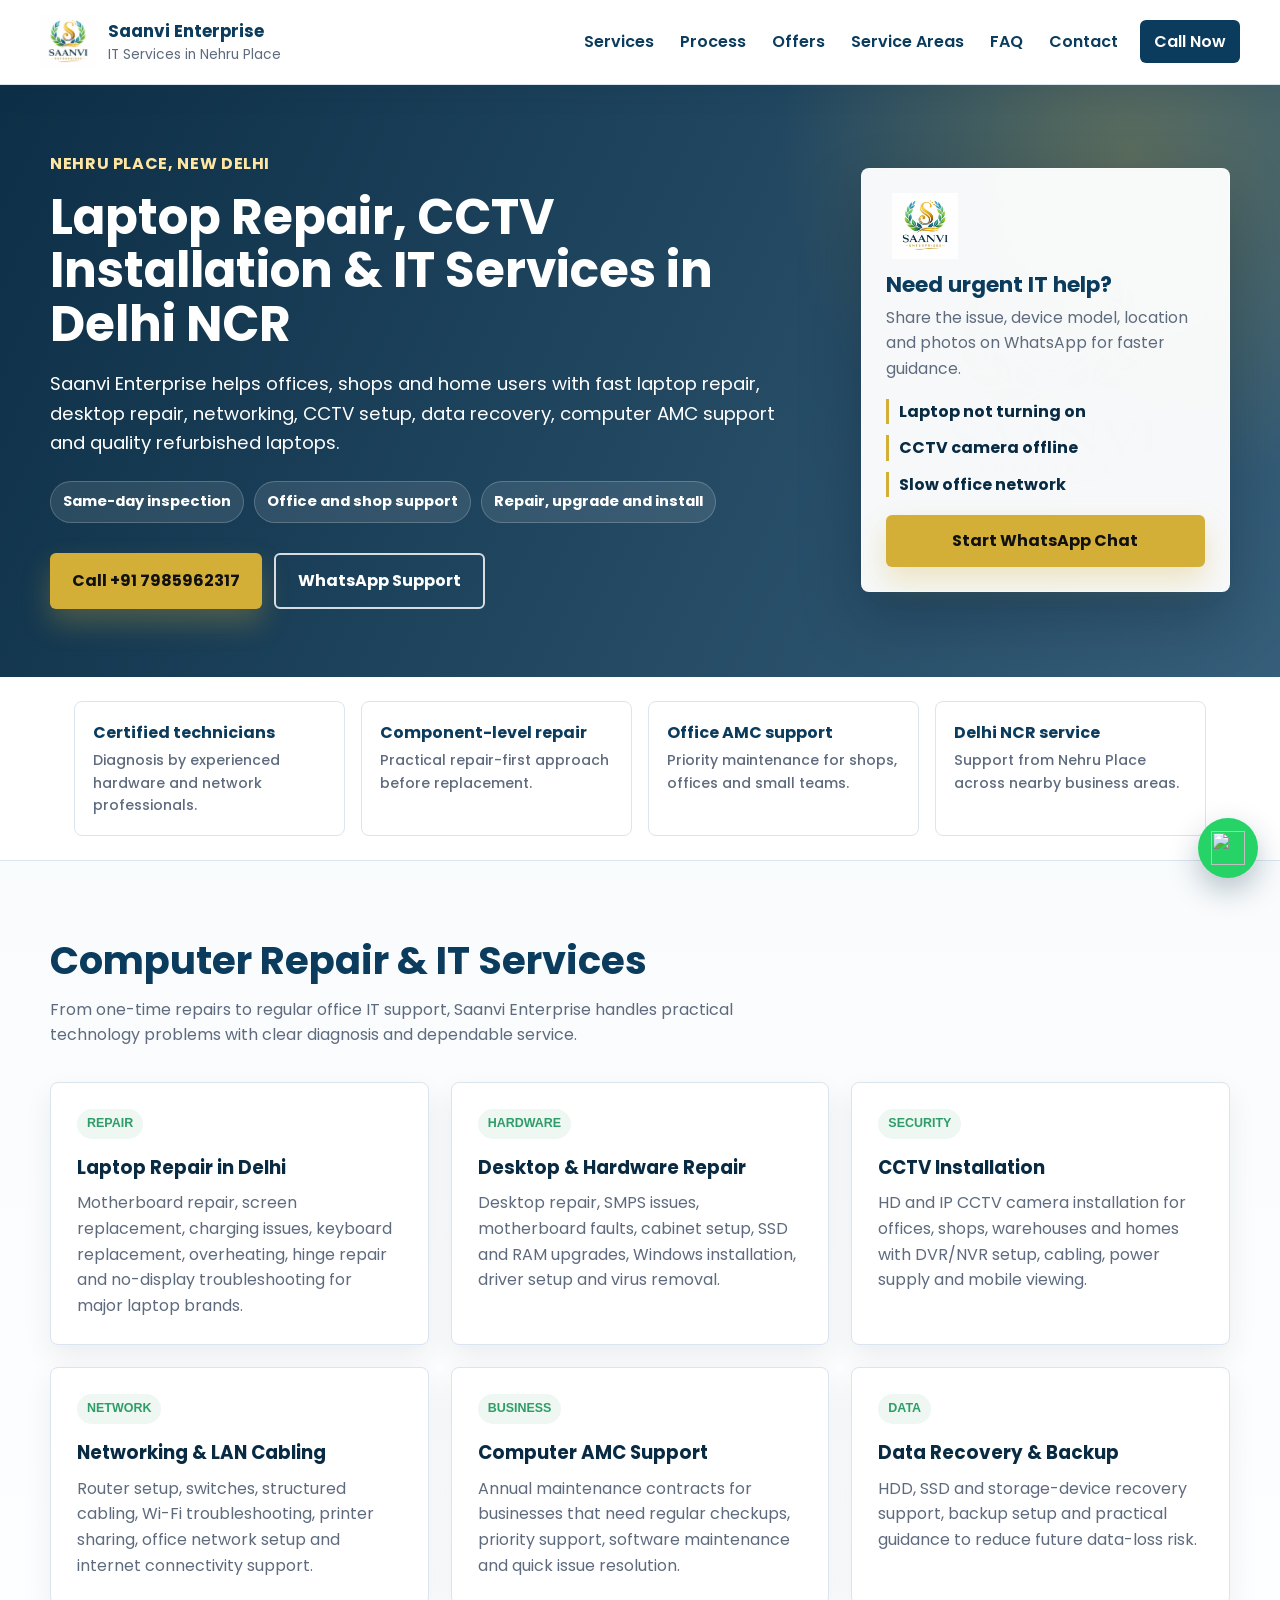
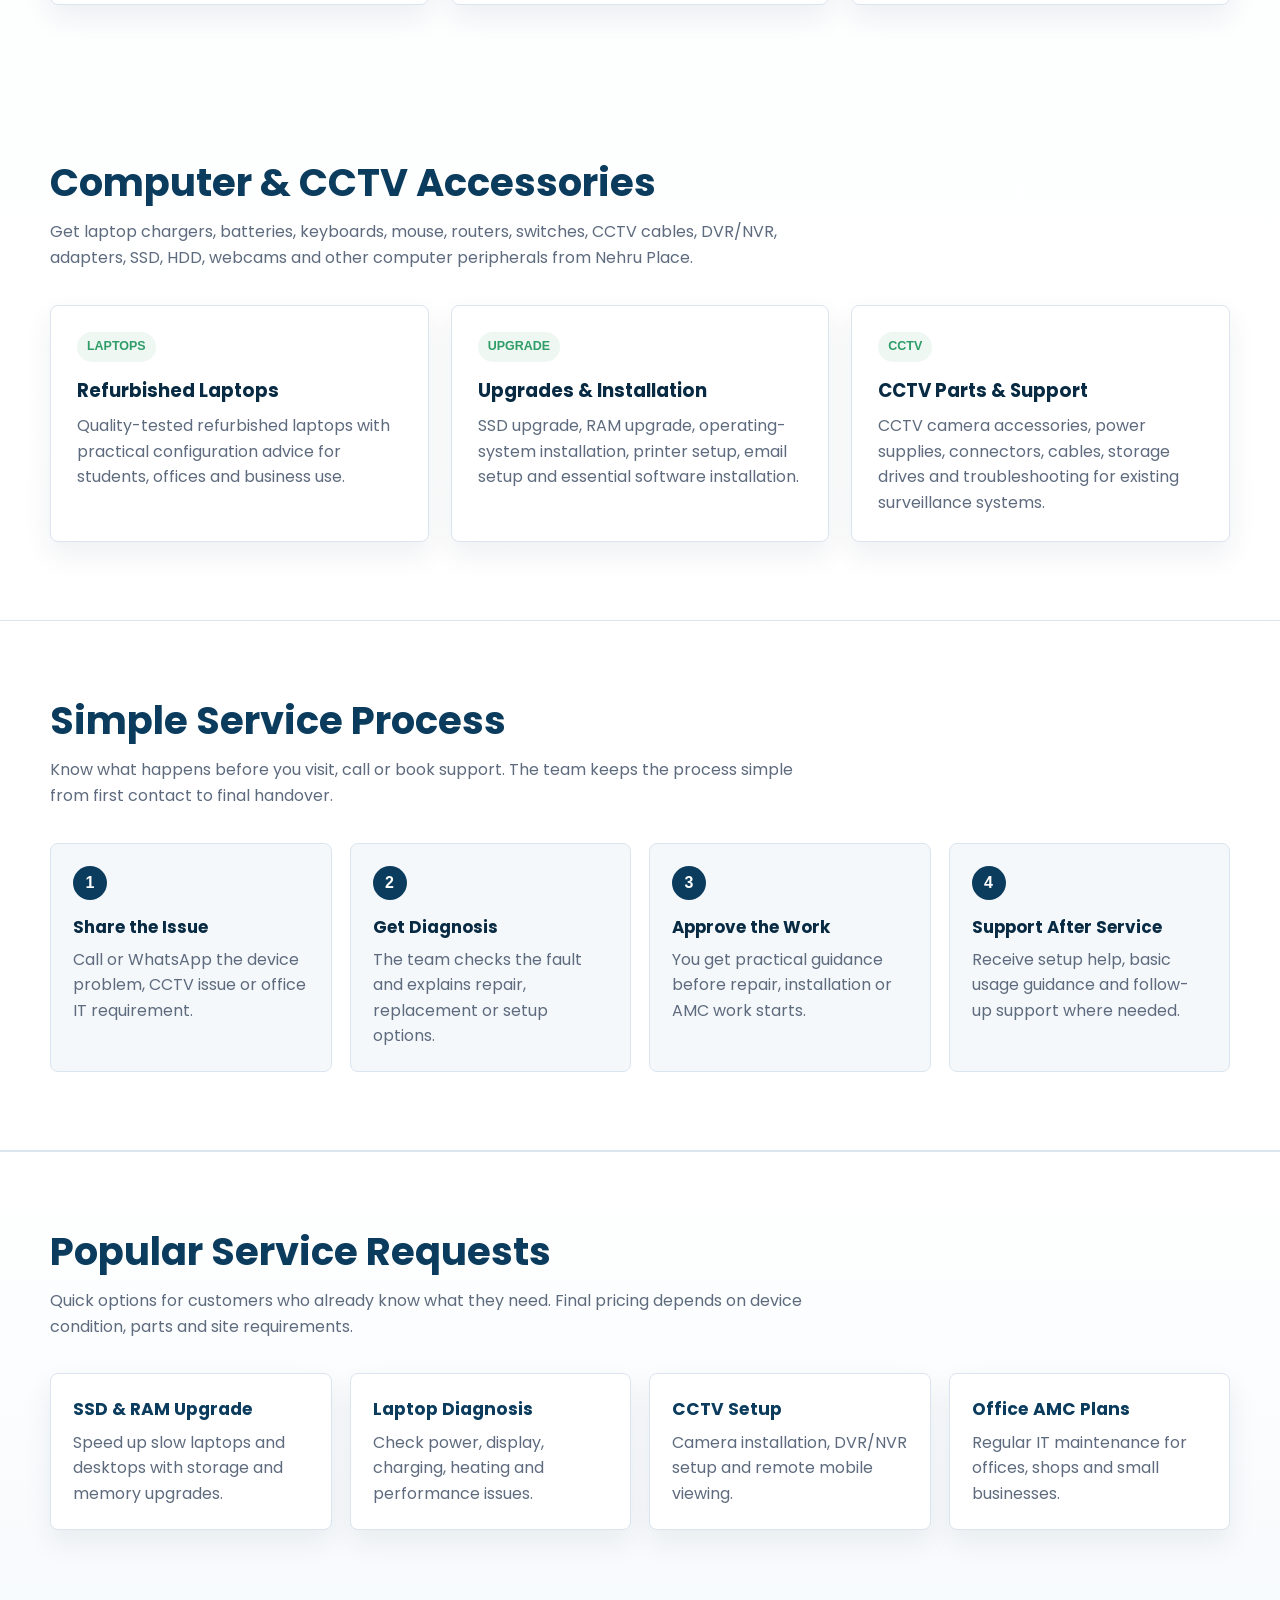
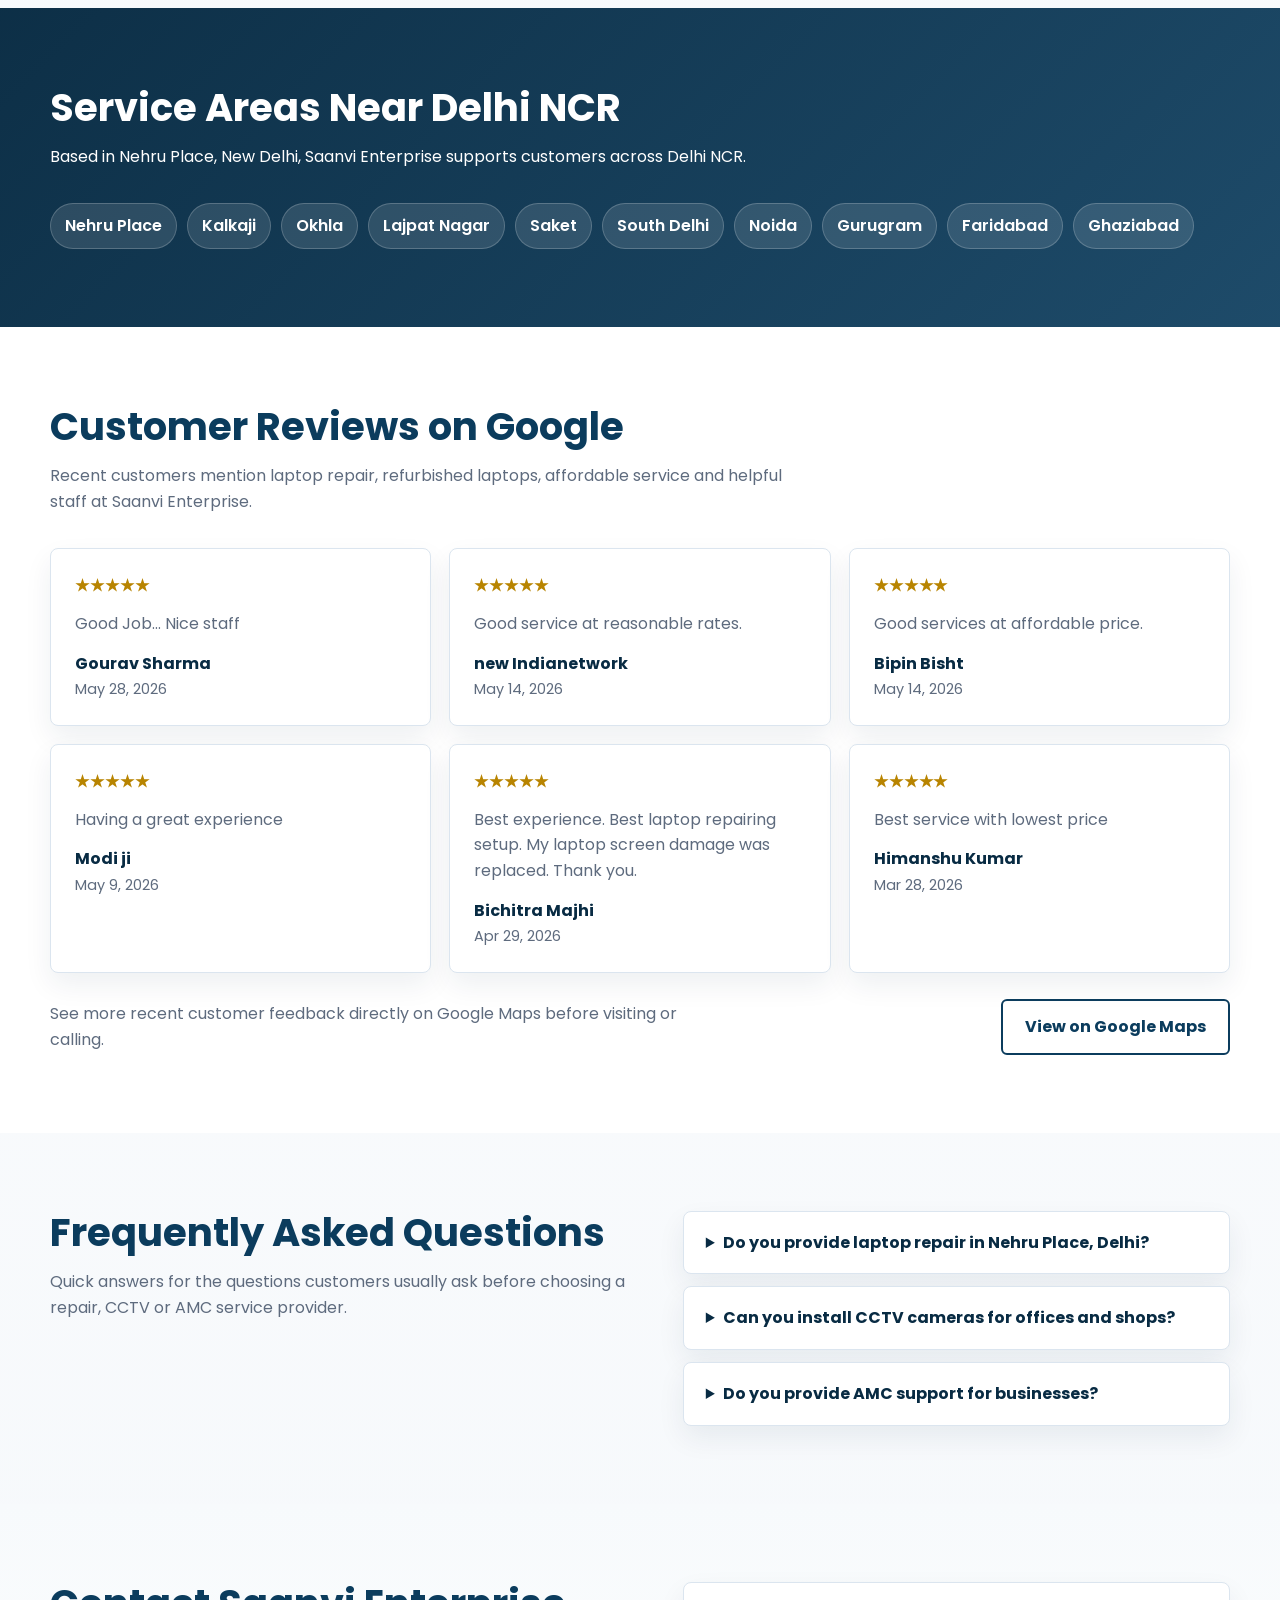
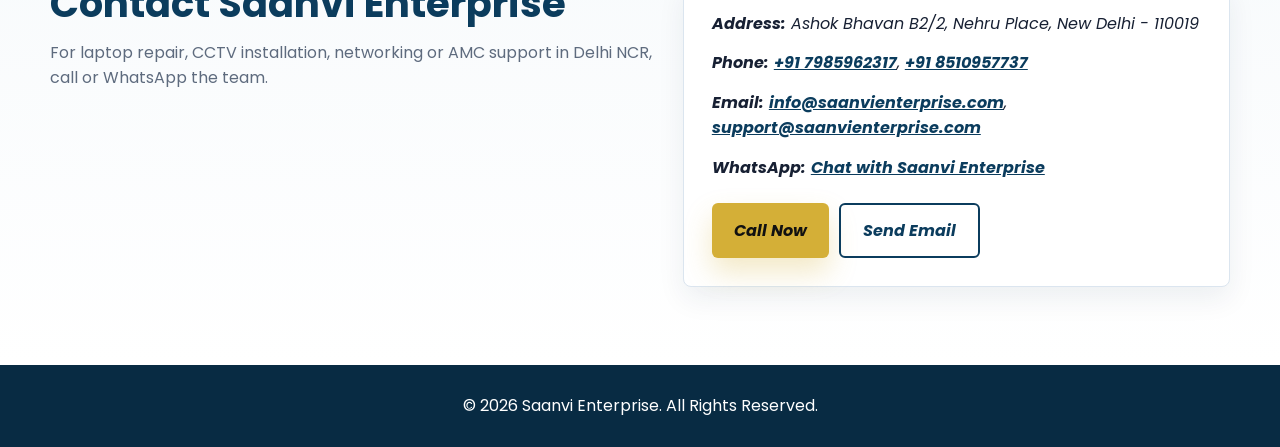
==== commit 8909b4db: "Update index.html" ====
--- a/index.html
+++ b/index.html
@@ -11,12 +11,12 @@
 <meta name="geo.placename" content="Nehru Place, New Delhi">
 <meta name="geo.position" content="28.5494;77.2525">
 <meta name="ICBM" content="28.5494, 77.2525">
-<link rel="canonical" href="https://www.saanvienterprise.com/">
+<link rel="canonical" href="https://saanvienterprise.com/">
 <meta property="og:type" content="website">
 <meta property="og:title" content="Saanvi Enterprise | Laptop Repair, CCTV & IT Services in Delhi">
 <meta property="og:description" content="Fast laptop repair, CCTV installation, networking and AMC support from Nehru Place, Delhi NCR.">
-<meta property="og:url" content="https://www.saanvienterprise.com/">
-<meta property="og:image" content="https://www.saanvienterprise.com/logo.png">
+<meta property="og:url" content="https://saanvienterprise.com/">
+<meta property="og:image" content="https://saanvienterprise.com/logo.png">
 <meta name="twitter:card" content="summary_large_image">
 <link rel="preconnect" href="https://fonts.googleapis.com">
 <link rel="preconnect" href="https://fonts.gstatic.com" crossorigin>
@@ -25,11 +25,11 @@
 {
   "@context": "https://schema.org",
   "@type": ["LocalBusiness", "ComputerRepairService"],
-  "@id": "https://www.saanvienterprise.com/#business",
+  "@id": "https://saanvienterprise.com/#business",
   "name": "Saanvi Enterprise",
-  "url": "https://www.saanvienterprise.com/",
-  "logo": "https://www.saanvienterprise.com/logo.png",
-  "image": "https://www.saanvienterprise.com/logo.png",
+  "url": "https://saanvienterprise.com/",
+  "logo": "https://saanvienterprise.com/logo.png",
+  "image": "https://saanvienterprise.com/logo.png",
   "description": "Laptop repair, desktop repair, CCTV installation, networking, AMC support, data recovery and refurbished laptop services in Delhi NCR.",
   "telephone": "+91-7985962317",
   "email": "info@saanvienterprise.com",
@@ -208,7 +208,7 @@
 nav ul {
   align-items: center;
   display: flex;
-  gap: 22px;
+  gap: 18px;
   list-style: none;
 }
 
@@ -237,13 +237,26 @@
   width: 44px;
 }
 
+.nav-call {
+  background: var(--blue);
+  border-radius: 6px;
+  color: #fff;
+  padding: 10px 14px;
+}
+
+.nav-call:hover,
+.nav-call:focus {
+  background: var(--gold);
+  color: #111;
+}
+
 .hero {
   background:
     radial-gradient(circle at 88% 12%, rgba(212, 175, 55, 0.28), transparent 28%),
     linear-gradient(115deg, rgba(8, 43, 67, 0.98), rgba(11, 60, 93, 0.82)),
     url("logo.png") center right 8% / 300px no-repeat;
   color: #fff;
-  padding: 78px 24px 74px;
+  padding: 66px 24px 68px;
 }
 
 .hero-inner,
@@ -267,10 +280,10 @@
 }
 
 h1 {
-  font-size: clamp(2.15rem, 4.4vw, 4.55rem);
-  line-height: 1.08;
+  font-size: clamp(2rem, 3.8vw, 3.95rem);
+  line-height: 1.1;
   margin: 14px 0 18px;
-  max-width: 920px;
+  max-width: 860px;
 }
 
 .hero p {
@@ -336,12 +349,12 @@
   border-radius: 8px;
   box-shadow: 0 26px 60px rgba(2, 16, 30, 0.26);
   color: var(--ink);
-  padding: 26px;
+  padding: 24px;
 }
 
 .quick-card img {
-  height: 78px;
-  margin-bottom: 18px;
+  height: 66px;
+  margin-bottom: 14px;
   object-fit: contain;
   width: 78px;
 }
@@ -361,7 +374,7 @@
   display: grid;
   gap: 11px;
   list-style: none;
-  margin: 20px 0;
+  margin: 18px 0;
 }
 
 .quick-list li {
@@ -433,6 +446,8 @@
 }
 
 .card,
+.offer-card,
+.review-card,
 .contact-panel,
 .faq details {
   background: var(--paper);
@@ -464,6 +479,34 @@
   text-transform: uppercase;
 }
 
+.offers {
+  background:
+    linear-gradient(180deg, #ffffff 0%, #f7fafc 100%);
+  border-top: 1px solid var(--line);
+}
+
+.offer-grid {
+  display: grid;
+  gap: 18px;
+  grid-template-columns: repeat(4, minmax(0, 1fr));
+}
+
+.offer-card {
+  padding: 22px;
+}
+
+.offer-card strong {
+  color: var(--blue);
+  display: block;
+  font-size: 1.08rem;
+  margin-bottom: 6px;
+}
+
+.offer-card span {
+  color: var(--muted);
+  display: block;
+}
+
 .card h3 {
   color: var(--blue-strong);
   font-size: 1.15rem;
@@ -516,6 +559,63 @@
   background: #fff;
   border-bottom: 1px solid var(--line);
   border-top: 1px solid var(--line);
+}
+
+.reviews {
+  background: #fff;
+}
+
+.review-grid {
+  display: grid;
+  gap: 18px;
+  grid-template-columns: repeat(3, minmax(0, 1fr));
+}
+
+.review-card {
+  padding: 24px;
+}
+
+.stars {
+  color: #b88400;
+  font-weight: 800;
+  letter-spacing: 0.06em;
+  margin-bottom: 12px;
+}
+
+.review-card p {
+  color: var(--muted);
+}
+
+.review-card strong {
+  color: var(--blue-strong);
+  display: block;
+  margin-top: 14px;
+}
+
+.review-meta {
+  color: var(--muted);
+  display: block;
+  font-size: 0.9rem;
+  margin-top: 2px;
+}
+
+.review-cta {
+  align-items: center;
+  display: flex;
+  flex-wrap: wrap;
+  gap: 12px;
+  justify-content: space-between;
+  margin-top: 26px;
+}
+
+.review-cta p {
+  color: var(--muted);
+  max-width: 640px;
+}
+
+.review-cta .btn-secondary {
+  border-color: var(--blue);
+  color: var(--blue);
 }
 
 .steps {
@@ -678,6 +778,11 @@
     top: 78px;
   }
 
+  .nav-call {
+    text-align: center;
+    width: 100%;
+  }
+
   nav ul.active {
     display: flex;
   }
@@ -690,6 +795,8 @@
   .hero-grid,
   .trust-list,
   .cards,
+  .offer-grid,
+  .review-grid,
   .two-col,
   .steps {
     grid-template-columns: 1fr;
@@ -739,9 +846,11 @@
     <ul id="nav">
       <li><a href="#services">Services</a></li>
       <li><a href="#process">Process</a></li>
+      <li><a href="#offers">Offers</a></li>
       <li><a href="#areas">Service Areas</a></li>
       <li><a href="#faq">FAQ</a></li>
       <li><a href="#contact">Contact</a></li>
+      <li><a class="nav-call" href="tel:+917985962317">Call Now</a></li>
     </ul>
   </nav>
 </header>
@@ -874,6 +983,31 @@
     </div>
   </section>
 
+  <section class="offers" id="offers">
+    <div class="section-inner">
+      <h2>Popular Service Requests</h2>
+      <p class="section-lead">Quick options for customers who already know what they need. Final pricing depends on device condition, parts and site requirements.</p>
+      <div class="offer-grid">
+        <article class="offer-card">
+          <strong>SSD & RAM Upgrade</strong>
+          <span>Speed up slow laptops and desktops with storage and memory upgrades.</span>
+        </article>
+        <article class="offer-card">
+          <strong>Laptop Diagnosis</strong>
+          <span>Check power, display, charging, heating and performance issues.</span>
+        </article>
+        <article class="offer-card">
+          <strong>CCTV Setup</strong>
+          <span>Camera installation, DVR/NVR setup and remote mobile viewing.</span>
+        </article>
+        <article class="offer-card">
+          <strong>Office AMC Plans</strong>
+          <span>Regular IT maintenance for offices, shops and small businesses.</span>
+        </article>
+      </div>
+    </div>
+  </section>
+
   <section class="location-band" id="areas">
     <div class="section-inner">
       <h2>Service Areas Near Delhi NCR</h2>
@@ -890,6 +1024,55 @@
         <li>Faridabad</li>
         <li>Ghaziabad</li>
       </ul>
+    </div>
+  </section>
+
+  <section class="reviews" id="reviews">
+    <div class="section-inner">
+      <h2>Customer Reviews on Google</h2>
+      <p class="section-lead">Recent customers mention laptop repair, refurbished laptops, affordable service and helpful staff at Saanvi Enterprise.</p>
+      <div class="review-grid">
+        <article class="review-card">
+          <div class="stars" aria-label="5 star review">★★★★★</div>
+          <p>Good Job... Nice staff</p>
+          <strong>Gourav Sharma</strong>
+          <span class="review-meta">May 28, 2026</span>
+        </article>
+        <article class="review-card">
+          <div class="stars" aria-label="5 star review">★★★★★</div>
+          <p>Good service at reasonable rates.</p>
+          <strong>new Indianetwork</strong>
+          <span class="review-meta">May 14, 2026</span>
+        </article>
+        <article class="review-card">
+          <div class="stars" aria-label="5 star review">★★★★★</div>
+          <p>Good services at affordable price.</p>
+          <strong>Bipin Bisht</strong>
+          <span class="review-meta">May 14, 2026</span>
+        </article>
+        <article class="review-card">
+          <div class="stars" aria-label="5 star review">★★★★★</div>
+          <p>Having a great experience</p>
+          <strong>Modi ji</strong>
+          <span class="review-meta">May 9, 2026</span>
+        </article>
+        <article class="review-card">
+          <div class="stars" aria-label="5 star review">★★★★★</div>
+          <p>Best experience. Best laptop repairing setup. My laptop screen damage was replaced. Thank you.</p>
+          <strong>Bichitra Majhi</strong>
+          <span class="review-meta">Apr 29, 2026</span>
+        </article>
+        <article class="review-card">
+          <div class="stars" aria-label="5 star review">★★★★★</div>
+          <p>Best service with lowest price</p>
+          <strong>Himanshu Kumar</strong>
+          <span class="review-meta">Mar 28, 2026</span>
+        </article>
+      </div>
+      <div class="review-cta">
+        <p>See more recent customer feedback directly on Google Maps before visiting or calling.</p>
+        <a class="btn btn-secondary" href="https://www.google.com/maps/search/?api=1&query=Saanvi%20Enterprise%20Nehru%20Place%20New%20Delhi">View on Google Maps</a>
+      </div>
     </div>
   </section>
 
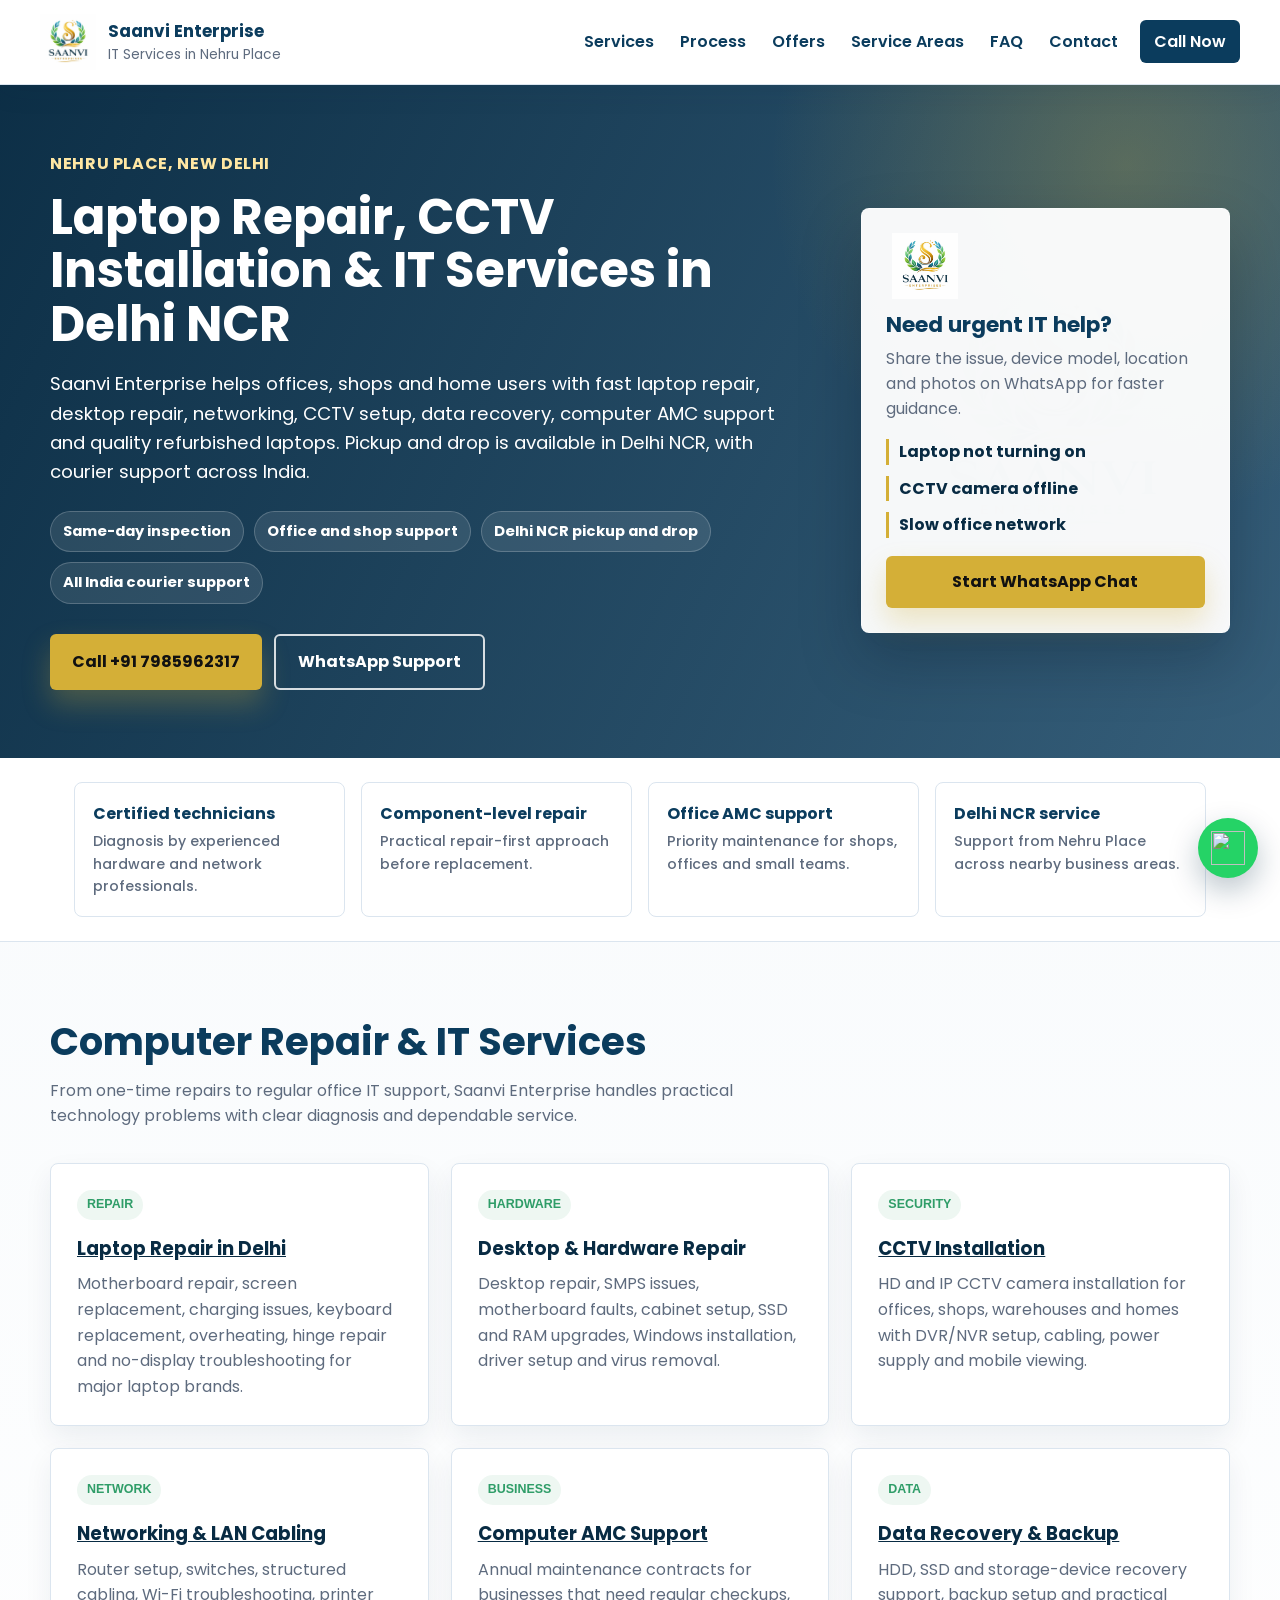
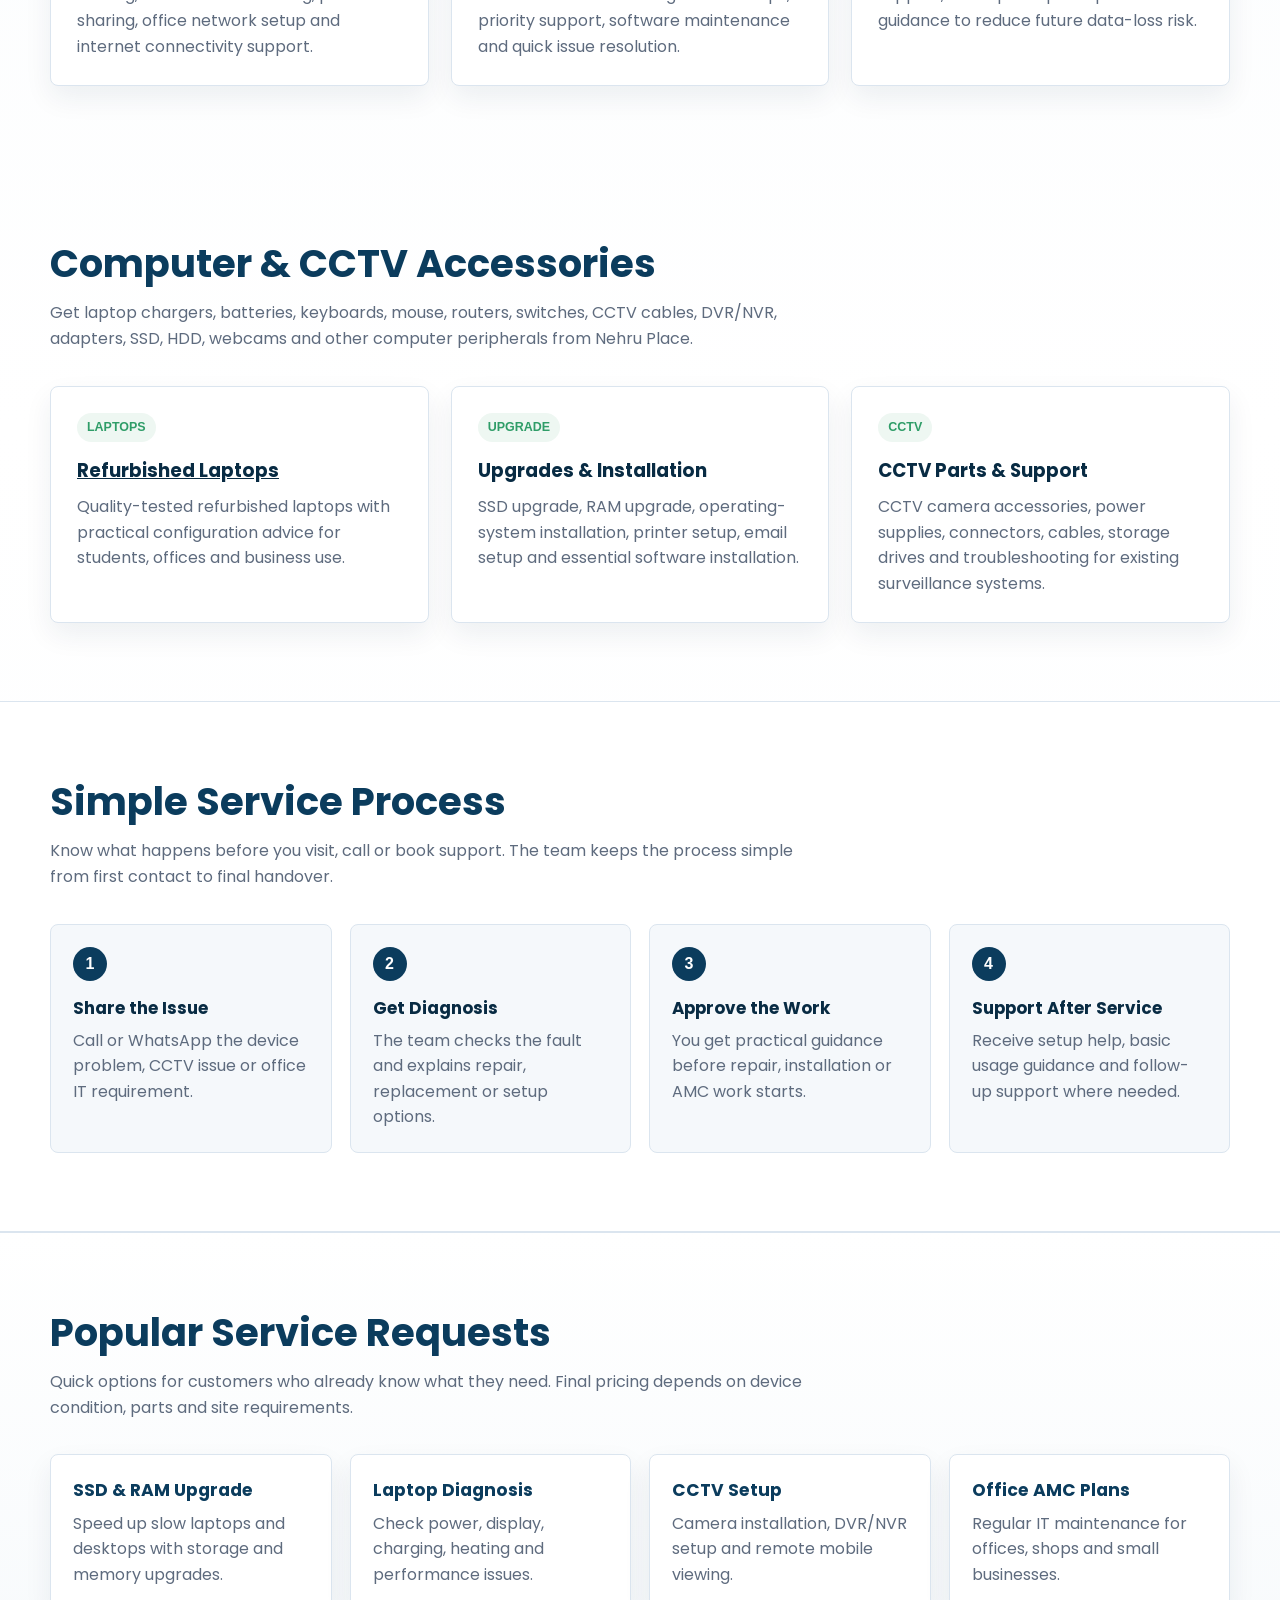
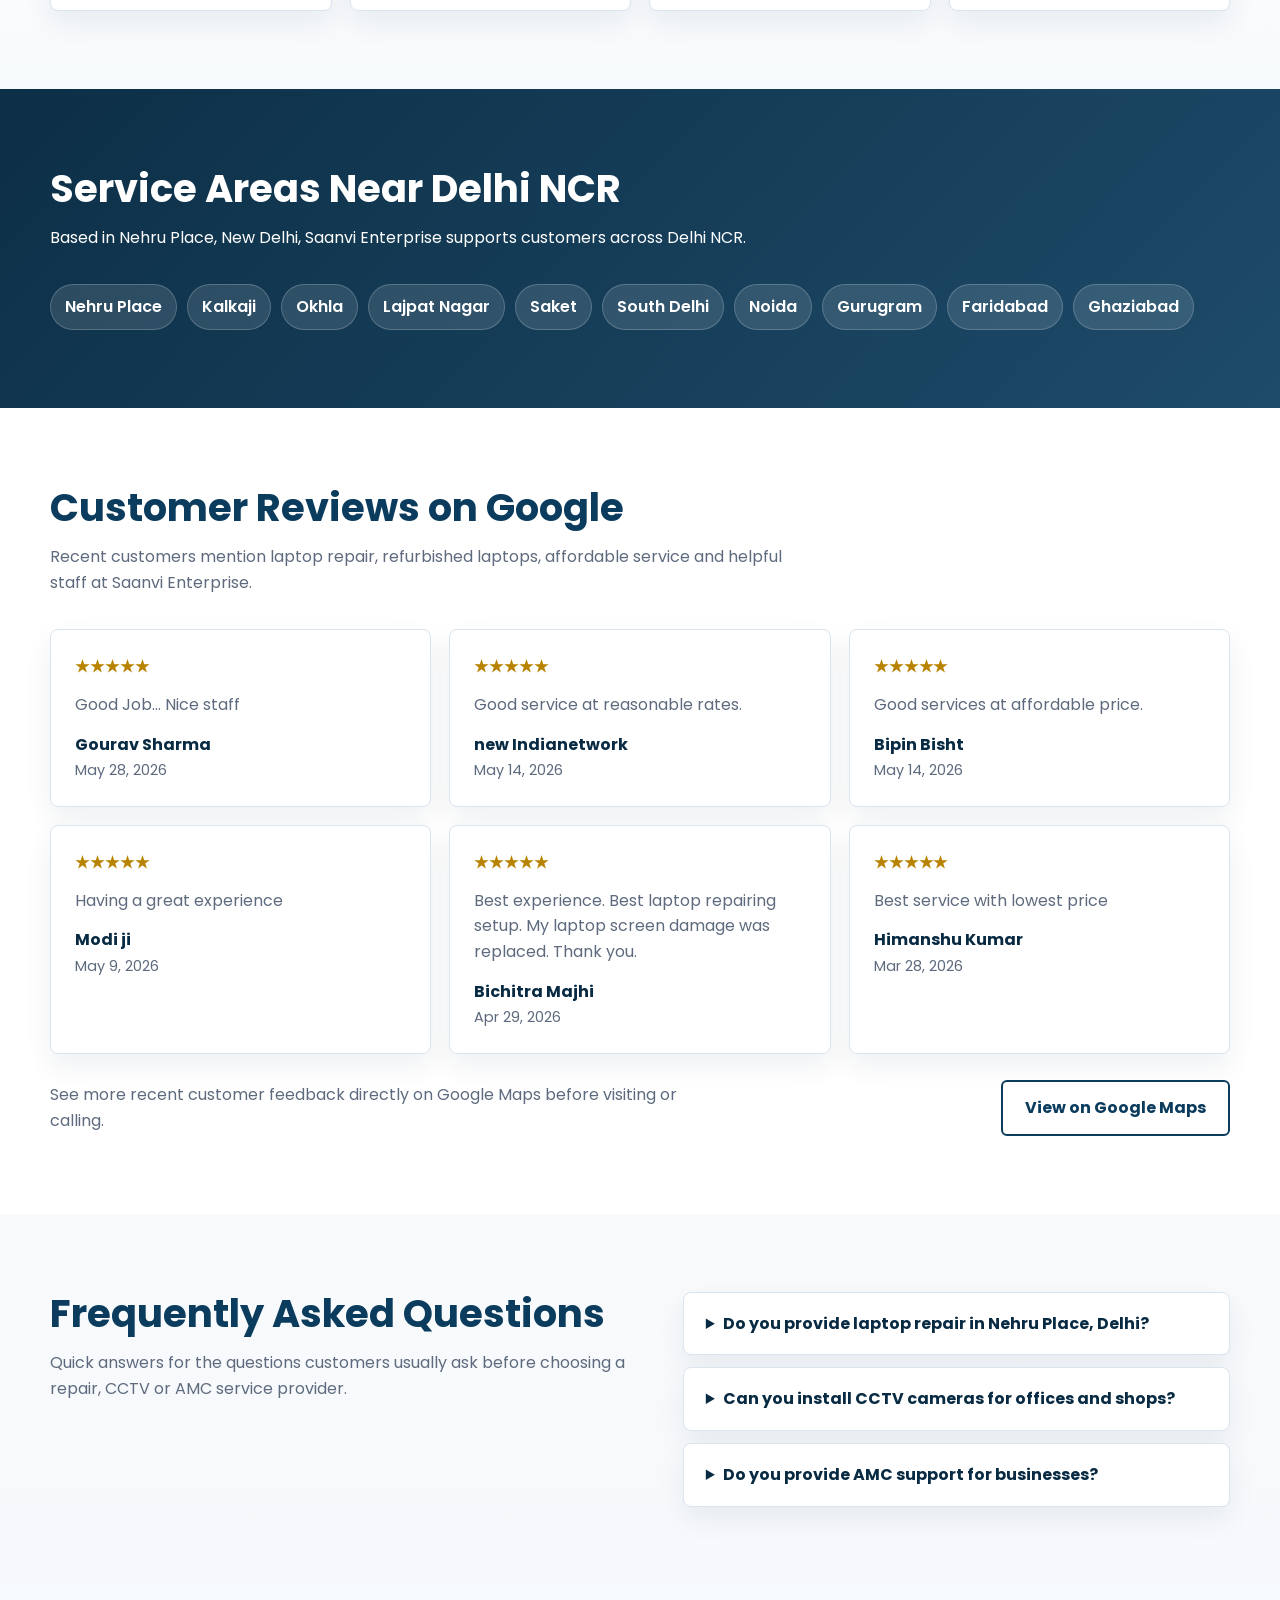
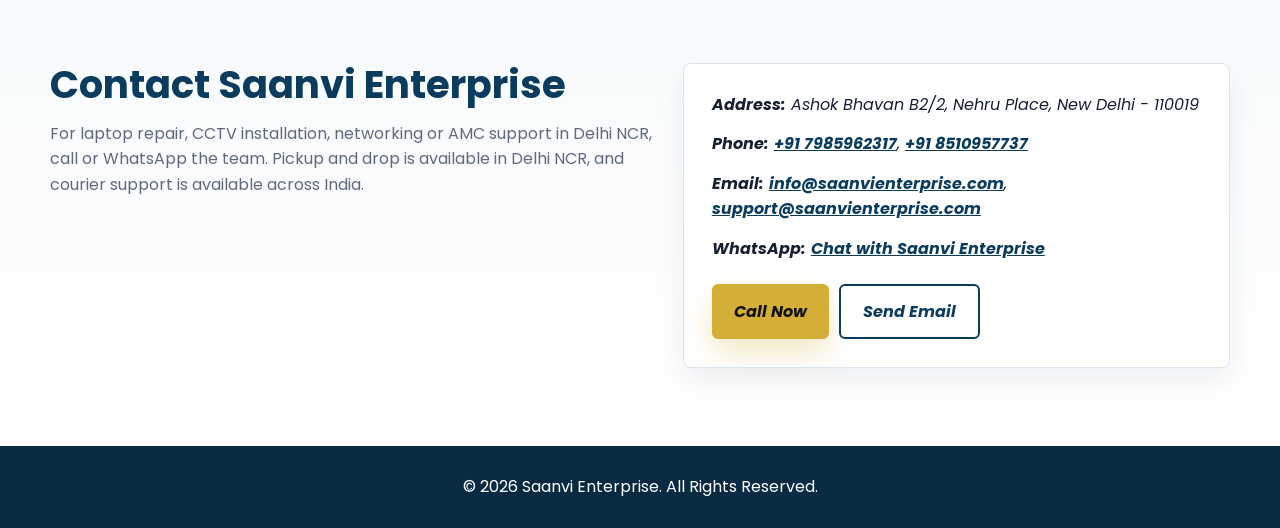
==== commit fb2fbb55: "Add files via upload Add SEO service pages" ====
--- a/index.html
+++ b/index.html
@@ -1,1151 +1,1152 @@
-<!DOCTYPE html>
-<html lang="en-IN">
-<head>
-<meta charset="UTF-8">
-<meta name="viewport" content="width=device-width, initial-scale=1.0">
-<title>Laptop Repair, CCTV Installation & IT Services in Nehru Place Delhi | Saanvi Enterprise</title>
-<meta name="description" content="Saanvi Enterprise provides laptop repair, desktop repair, CCTV installation, networking, AMC support, data recovery and refurbished laptops in Nehru Place, Delhi NCR. Call +91 7985962317.">
-<meta name="robots" content="index, follow, max-image-preview:large">
-<meta name="author" content="Saanvi Enterprise">
-<meta name="geo.region" content="IN-DL">
-<meta name="geo.placename" content="Nehru Place, New Delhi">
-<meta name="geo.position" content="28.5494;77.2525">
-<meta name="ICBM" content="28.5494, 77.2525">
-<link rel="canonical" href="https://saanvienterprise.com/">
-<meta property="og:type" content="website">
-<meta property="og:title" content="Saanvi Enterprise | Laptop Repair, CCTV & IT Services in Delhi">
-<meta property="og:description" content="Fast laptop repair, CCTV installation, networking and AMC support from Nehru Place, Delhi NCR.">
-<meta property="og:url" content="https://saanvienterprise.com/">
-<meta property="og:image" content="https://saanvienterprise.com/logo.png">
-<meta name="twitter:card" content="summary_large_image">
-<link rel="preconnect" href="https://fonts.googleapis.com">
-<link rel="preconnect" href="https://fonts.gstatic.com" crossorigin>
-<link href="https://fonts.googleapis.com/css2?family=Poppins:wght@400;500;600;700;800&display=swap" rel="stylesheet">
-<script type="application/ld+json">
-{
-  "@context": "https://schema.org",
-  "@type": ["LocalBusiness", "ComputerRepairService"],
-  "@id": "https://saanvienterprise.com/#business",
-  "name": "Saanvi Enterprise",
-  "url": "https://saanvienterprise.com/",
-  "logo": "https://saanvienterprise.com/logo.png",
-  "image": "https://saanvienterprise.com/logo.png",
-  "description": "Laptop repair, desktop repair, CCTV installation, networking, AMC support, data recovery and refurbished laptop services in Delhi NCR.",
-  "telephone": "+91-7985962317",
-  "email": "info@saanvienterprise.com",
-  "priceRange": "INR",
-  "address": {
-    "@type": "PostalAddress",
-    "streetAddress": "Ashok Bhavan B2/2, Nehru Place",
-    "addressLocality": "New Delhi",
-    "addressRegion": "Delhi",
-    "postalCode": "110019",
-    "addressCountry": "IN"
-  },
-  "geo": {
-    "@type": "GeoCoordinates",
-    "latitude": 28.5494,
-    "longitude": 77.2525
-  },
-  "areaServed": [
-    "Nehru Place",
-    "New Delhi",
-    "Delhi NCR",
-    "Noida",
-    "Gurugram",
-    "Faridabad",
-    "Ghaziabad"
-  ],
-  "openingHoursSpecification": [{
-    "@type": "OpeningHoursSpecification",
-    "dayOfWeek": ["Monday", "Tuesday", "Wednesday", "Thursday", "Friday", "Saturday"],
-    "opens": "10:00",
-    "closes": "19:30"
-  }],
-  "sameAs": [
-    "https://wa.me/917985962317"
-  ],
-  "hasOfferCatalog": {
-    "@type": "OfferCatalog",
-    "name": "IT Services and Computer Repair",
-    "itemListElement": [
-      {"@type": "Offer", "itemOffered": {"@type": "Service", "name": "Laptop Repair in Delhi"}},
-      {"@type": "Offer", "itemOffered": {"@type": "Service", "name": "CCTV Installation in Delhi NCR"}},
-      {"@type": "Offer", "itemOffered": {"@type": "Service", "name": "Computer AMC Support"}},
-      {"@type": "Offer", "itemOffered": {"@type": "Service", "name": "Networking and LAN Cabling"}},
-      {"@type": "Offer", "itemOffered": {"@type": "Service", "name": "Data Recovery"}}
-    ]
-  }
-}
-</script>
-<script type="application/ld+json">
-{
-  "@context": "https://schema.org",
-  "@type": "FAQPage",
-  "mainEntity": [
-    {
-      "@type": "Question",
-      "name": "Do you provide laptop repair in Nehru Place, Delhi?",
-      "acceptedAnswer": {
-        "@type": "Answer",
-        "text": "Yes. Saanvi Enterprise provides laptop and desktop repair from Nehru Place, New Delhi, including motherboard repair, display replacement, SSD and RAM upgrades, Windows installation and virus removal."
-      }
-    },
-    {
-      "@type": "Question",
-      "name": "Do you install CCTV cameras for offices and shops?",
-      "acceptedAnswer": {
-        "@type": "Answer",
-        "text": "Yes. We install HD and IP CCTV systems with DVR or NVR setup, cabling, power supply, storage configuration and remote mobile viewing."
-      }
-    },
-    {
-      "@type": "Question",
-      "name": "Do you offer AMC support for businesses?",
-      "acceptedAnswer": {
-        "@type": "Answer",
-        "text": "Yes. We provide annual maintenance contracts for offices, shops and small businesses, including computer maintenance, network troubleshooting, security checks and priority IT support."
-      }
-    }
-  ]
-}
-</script>
-<style>
-:root {
-  --blue: #0b3c5d;
-  --blue-strong: #082b43;
-  --gold: #d4af37;
-  --green: #2f9d68;
-  --ink: #172033;
-  --muted: #5e6b7e;
-  --line: #dbe5ef;
-  --paper: #ffffff;
-  --soft: #f5f8fb;
-}
-
-* {
-  box-sizing: border-box;
-  margin: 0;
-  padding: 0;
-}
-
-html {
-  scroll-behavior: smooth;
-}
-
-body {
-  background:
-    linear-gradient(180deg, #f4f8fb 0%, #ffffff 38%, #f5f8fb 100%);
-  color: var(--ink);
-  font-family: "Poppins", Arial, sans-serif;
-  line-height: 1.6;
-}
-
-a {
-  color: inherit;
-}
-
-img {
-  display: block;
-  max-width: 100%;
-}
-
-.skip-link {
-  background: var(--gold);
-  color: #111;
-  font-weight: 700;
-  left: 12px;
-  padding: 10px 14px;
-  position: absolute;
-  top: -48px;
-  z-index: 2000;
-}
-
-.skip-link:focus {
-  top: 12px;
-}
-
-header {
-  align-items: center;
-  background: rgba(255, 255, 255, 0.96);
-  backdrop-filter: blur(14px);
-  border-bottom: 1px solid var(--line);
-  box-shadow: 0 8px 24px rgba(8, 43, 67, 0.08);
-  display: flex;
-  gap: 24px;
-  justify-content: space-between;
-  padding: 14px 40px;
-  position: sticky;
-  top: 0;
-  z-index: 999;
-}
-
-.brand {
-  align-items: center;
-  display: flex;
-  gap: 12px;
-  text-decoration: none;
-}
-
-.brand img {
-  height: 56px;
-  width: 56px;
-  object-fit: contain;
-}
-
-.brand strong {
-  color: var(--blue);
-  display: block;
-  font-size: 1.05rem;
-}
-
-.brand span {
-  color: var(--muted);
-  display: block;
-  font-size: 0.86rem;
-}
-
-nav ul {
-  align-items: center;
-  display: flex;
-  gap: 18px;
-  list-style: none;
-}
-
-nav a {
-  border-radius: 6px;
-  color: var(--blue);
-  font-weight: 600;
-  padding: 8px 4px;
-  text-decoration: none;
-}
-
-nav a:hover,
-nav a:focus {
-  color: #9b7615;
-}
-
-.menu {
-  background: var(--blue);
-  border: 0;
-  border-radius: 6px;
-  color: #fff;
-  cursor: pointer;
-  display: none;
-  font-size: 1.45rem;
-  height: 44px;
-  width: 44px;
-}
-
-.nav-call {
-  background: var(--blue);
-  border-radius: 6px;
-  color: #fff;
-  padding: 10px 14px;
-}
-
-.nav-call:hover,
-.nav-call:focus {
-  background: var(--gold);
-  color: #111;
-}
-
-.hero {
-  background:
-    radial-gradient(circle at 88% 12%, rgba(212, 175, 55, 0.28), transparent 28%),
-    linear-gradient(115deg, rgba(8, 43, 67, 0.98), rgba(11, 60, 93, 0.82)),
-    url("logo.png") center right 8% / 300px no-repeat;
-  color: #fff;
-  padding: 66px 24px 68px;
-}
-
-.hero-inner,
-.section-inner {
-  margin: 0 auto;
-  max-width: 1180px;
-}
-
-.hero-grid {
-  align-items: center;
-  display: grid;
-  gap: 44px;
-  grid-template-columns: minmax(0, 1.35fr) minmax(310px, 0.65fr);
-}
-
-.eyebrow {
-  color: #ffe7a3;
-  font-weight: 700;
-  letter-spacing: 0.04em;
-  text-transform: uppercase;
-}
-
-h1 {
-  font-size: clamp(2rem, 3.8vw, 3.95rem);
-  line-height: 1.1;
-  margin: 14px 0 18px;
-  max-width: 860px;
-}
-
-.hero p {
-  font-size: 1.15rem;
-  max-width: 760px;
-}
-
-.hero-points {
-  display: flex;
-  flex-wrap: wrap;
-  gap: 10px;
-  list-style: none;
-  margin-top: 24px;
-}
-
-.hero-points li {
-  background: rgba(255, 255, 255, 0.1);
-  border: 1px solid rgba(255, 255, 255, 0.2);
-  border-radius: 999px;
-  font-size: 0.92rem;
-  font-weight: 700;
-  padding: 8px 12px;
-}
-
-.cta {
-  display: flex;
-  flex-wrap: wrap;
-  gap: 12px;
-  margin-top: 30px;
-}
-
-.btn {
-  align-items: center;
-  border-radius: 6px;
-  display: inline-flex;
-  font-weight: 700;
-  justify-content: center;
-  min-height: 48px;
-  padding: 13px 22px;
-  text-decoration: none;
-  transition: transform 160ms ease, box-shadow 160ms ease, background 160ms ease;
-}
-
-.btn-primary {
-  background: var(--gold);
-  box-shadow: 0 14px 28px rgba(212, 175, 55, 0.28);
-  color: #111;
-}
-
-.btn-secondary {
-  border: 2px solid rgba(255, 255, 255, 0.82);
-  color: #fff;
-}
-
-.btn:hover,
-.btn:focus {
-  transform: translateY(-2px);
-}
-
-.quick-card {
-  background: rgba(255, 255, 255, 0.96);
-  border: 1px solid rgba(255, 255, 255, 0.42);
-  border-radius: 8px;
-  box-shadow: 0 26px 60px rgba(2, 16, 30, 0.26);
-  color: var(--ink);
-  padding: 24px;
-}
-
-.quick-card img {
-  height: 66px;
-  margin-bottom: 14px;
-  object-fit: contain;
-  width: 78px;
-}
-
-.quick-card h2 {
-  color: var(--blue);
-  font-size: 1.35rem;
-  margin-bottom: 8px;
-}
-
-.quick-card p {
-  color: var(--muted);
-  font-size: 0.98rem;
-}
-
-.quick-list {
-  display: grid;
-  gap: 11px;
-  list-style: none;
-  margin: 18px 0;
-}
-
-.quick-list li {
-  border-left: 3px solid var(--gold);
-  color: var(--blue-strong);
-  font-weight: 700;
-  padding-left: 10px;
-}
-
-.quick-card .btn {
-  width: 100%;
-}
-
-.trust-strip {
-  background: var(--paper);
-  border-bottom: 1px solid var(--line);
-}
-
-.trust-list {
-  display: grid;
-  gap: 16px;
-  grid-template-columns: repeat(4, minmax(0, 1fr));
-  list-style: none;
-  padding: 24px;
-}
-
-.trust-list li {
-  background: #fff;
-  border: 1px solid var(--line);
-  border-radius: 8px;
-  color: var(--blue);
-  font-weight: 700;
-  padding: 18px;
-}
-
-.trust-list span {
-  color: var(--muted);
-  display: block;
-  font-size: 0.88rem;
-  font-weight: 500;
-  margin-top: 4px;
-}
-
-section {
-  padding: 78px 24px;
-}
-
-h2 {
-  color: var(--blue);
-  font-size: clamp(1.8rem, 3vw, 2.6rem);
-  line-height: 1.15;
-  margin-bottom: 14px;
-}
-
-.section-lead {
-  color: var(--muted);
-  margin-bottom: 34px;
-  max-width: 760px;
-}
-
-.cards {
-  display: grid;
-  gap: 22px;
-  grid-template-columns: repeat(3, minmax(0, 1fr));
-}
-
-.card {
-  position: relative;
-}
-
-.card,
-.offer-card,
-.review-card,
-.contact-panel,
-.faq details {
-  background: var(--paper);
-  border: 1px solid var(--line);
-  border-radius: 8px;
-  box-shadow: 0 12px 28px rgba(8, 43, 67, 0.07);
-}
-
-.card {
-  padding: 26px;
-  transition: border-color 160ms ease, box-shadow 160ms ease, transform 160ms ease;
-}
-
-.card:hover {
-  border-color: rgba(212, 175, 55, 0.58);
-  box-shadow: 0 18px 34px rgba(8, 43, 67, 0.12);
-  transform: translateY(-3px);
-}
-
-.badge {
-  background: #eef7f2;
-  border-radius: 999px;
-  color: var(--green);
-  display: inline-block;
-  font-size: 0.78rem;
-  font-weight: 800;
-  margin-bottom: 14px;
-  padding: 5px 10px;
-  text-transform: uppercase;
-}
-
-.offers {
-  background:
-    linear-gradient(180deg, #ffffff 0%, #f7fafc 100%);
-  border-top: 1px solid var(--line);
-}
-
-.offer-grid {
-  display: grid;
-  gap: 18px;
-  grid-template-columns: repeat(4, minmax(0, 1fr));
-}
-
-.offer-card {
-  padding: 22px;
-}
-
-.offer-card strong {
-  color: var(--blue);
-  display: block;
-  font-size: 1.08rem;
-  margin-bottom: 6px;
-}
-
-.offer-card span {
-  color: var(--muted);
-  display: block;
-}
-
-.card h3 {
-  color: var(--blue-strong);
-  font-size: 1.15rem;
-  margin-bottom: 8px;
-}
-
-.card p,
-.card li {
-  color: var(--muted);
-}
-
-.card ul {
-  margin-left: 18px;
-}
-
-.location-band {
-  background:
-    linear-gradient(135deg, rgba(8, 43, 67, 0.98), rgba(11, 60, 93, 0.92));
-  color: #fff;
-}
-
-.location-band h2,
-.location-band .section-lead {
-  color: #fff;
-}
-
-.areas {
-  display: flex;
-  flex-wrap: wrap;
-  gap: 10px;
-  list-style: none;
-}
-
-.areas li {
-  background: rgba(255, 255, 255, 0.12);
-  border: 1px solid rgba(255, 255, 255, 0.2);
-  border-radius: 999px;
-  font-weight: 600;
-  padding: 9px 14px;
-}
-
-.two-col {
-  align-items: start;
-  display: grid;
-  gap: 28px;
-  grid-template-columns: 1.05fr 0.95fr;
-}
-
-.process {
-  background: #fff;
-  border-bottom: 1px solid var(--line);
-  border-top: 1px solid var(--line);
-}
-
-.reviews {
-  background: #fff;
-}
-
-.review-grid {
-  display: grid;
-  gap: 18px;
-  grid-template-columns: repeat(3, minmax(0, 1fr));
-}
-
-.review-card {
-  padding: 24px;
-}
-
-.stars {
-  color: #b88400;
-  font-weight: 800;
-  letter-spacing: 0.06em;
-  margin-bottom: 12px;
-}
-
-.review-card p {
-  color: var(--muted);
-}
-
-.review-card strong {
-  color: var(--blue-strong);
-  display: block;
-  margin-top: 14px;
-}
-
-.review-meta {
-  color: var(--muted);
-  display: block;
-  font-size: 0.9rem;
-  margin-top: 2px;
-}
-
-.review-cta {
-  align-items: center;
-  display: flex;
-  flex-wrap: wrap;
-  gap: 12px;
-  justify-content: space-between;
-  margin-top: 26px;
-}
-
-.review-cta p {
-  color: var(--muted);
-  max-width: 640px;
-}
-
-.review-cta .btn-secondary {
-  border-color: var(--blue);
-  color: var(--blue);
-}
-
-.steps {
-  counter-reset: step;
-  display: grid;
-  gap: 18px;
-  grid-template-columns: repeat(4, minmax(0, 1fr));
-}
-
-.step {
-  background: var(--soft);
-  border: 1px solid var(--line);
-  border-radius: 8px;
-  padding: 22px;
-}
-
-.step::before {
-  align-items: center;
-  background: var(--blue);
-  border-radius: 50%;
-  color: #fff;
-  content: counter(step);
-  counter-increment: step;
-  display: inline-flex;
-  font-weight: 800;
-  height: 34px;
-  justify-content: center;
-  margin-bottom: 14px;
-  width: 34px;
-}
-
-.step h3 {
-  color: var(--blue-strong);
-  font-size: 1.05rem;
-  margin-bottom: 6px;
-}
-
-.step p {
-  color: var(--muted);
-}
-
-.contact-panel {
-  padding: 28px;
-}
-
-.contact-section {
-  background: linear-gradient(180deg, #f7fafc, #ffffff);
-}
-
-.contact-list {
-  display: grid;
-  gap: 14px;
-  list-style: none;
-}
-
-.contact-list a {
-  color: var(--blue);
-  font-weight: 700;
-}
-
-.contact-actions {
-  display: flex;
-  flex-wrap: wrap;
-  gap: 10px;
-  margin-top: 22px;
-}
-
-.contact-actions .btn-secondary {
-  border-color: var(--blue);
-  color: var(--blue);
-}
-
-.faq {
-  display: grid;
-  gap: 12px;
-}
-
-.faq details {
-  padding: 18px 22px;
-}
-
-.faq summary {
-  color: var(--blue-strong);
-  cursor: pointer;
-  font-weight: 700;
-}
-
-.faq p {
-  color: var(--muted);
-  margin-top: 10px;
-}
-
-footer {
-  background: var(--blue-strong);
-  color: #fff;
-  padding: 28px 24px;
-  text-align: center;
-}
-
-.whatsapp {
-  align-items: center;
-  background: #25d366;
-  border-radius: 50%;
-  bottom: 22px;
-  box-shadow: 0 12px 30px rgba(8, 43, 67, 0.28);
-  display: flex;
-  height: 60px;
-  justify-content: center;
-  position: fixed;
-  right: 22px;
-  width: 60px;
-  z-index: 1000;
-}
-
-.whatsapp img {
-  height: 34px;
-  width: 34px;
-}
-
-@media (prefers-reduced-motion: reduce) {
-  html {
-    scroll-behavior: auto;
-  }
-
-  .btn,
-  .card {
-    transition: none;
-  }
-
-  .btn:hover,
-  .btn:focus,
-  .card:hover {
-    transform: none;
-  }
-}
-
-@media (max-width: 900px) {
-  header {
-    padding: 12px 18px;
-  }
-
-  .menu {
-    display: inline-flex;
-    align-items: center;
-    justify-content: center;
-  }
-
-  nav ul {
-    background: #fff;
-    border: 1px solid var(--line);
-    border-radius: 8px;
-    box-shadow: 0 18px 36px rgba(8, 43, 67, 0.16);
-    display: none;
-    flex-direction: column;
-    align-items: flex-start;
-    min-width: 220px;
-    padding: 18px;
-    position: absolute;
-    right: 18px;
-    top: 78px;
-  }
-
-  .nav-call {
-    text-align: center;
-    width: 100%;
-  }
-
-  nav ul.active {
-    display: flex;
-  }
-
-  .hero {
-    background: linear-gradient(115deg, rgba(8, 43, 67, 0.96), rgba(11, 60, 93, 0.86));
-    padding-top: 82px;
-  }
-
-  .hero-grid,
-  .trust-list,
-  .cards,
-  .offer-grid,
-  .review-grid,
-  .two-col,
-  .steps {
-    grid-template-columns: 1fr;
-  }
-
-  .quick-card {
-    max-width: 480px;
-  }
-}
-
-@media (max-width: 560px) {
-  .brand span {
-    display: none;
-  }
-
-  section {
-    padding: 58px 18px;
-  }
-
-  .cta {
-    flex-direction: column;
-  }
-
-  .btn {
-    width: 100%;
-  }
-
-  .hero-points {
-    align-items: stretch;
-    flex-direction: column;
-  }
-}
-</style>
-</head>
-<body>
-<a class="skip-link" href="#main">Skip to content</a>
-<header>
-  <a class="brand" href="#home" aria-label="Saanvi Enterprise home">
-    <img src="logo.png" alt="Saanvi Enterprise logo" width="56" height="56">
-    <span>
-      <strong>Saanvi Enterprise</strong>
-      <span>IT Services in Nehru Place</span>
-    </span>
-  </a>
-  <button class="menu" type="button" aria-label="Open menu" aria-controls="nav" aria-expanded="false">&#9776;</button>
-  <nav aria-label="Main navigation">
-    <ul id="nav">
-      <li><a href="#services">Services</a></li>
-      <li><a href="#process">Process</a></li>
-      <li><a href="#offers">Offers</a></li>
-      <li><a href="#areas">Service Areas</a></li>
-      <li><a href="#faq">FAQ</a></li>
-      <li><a href="#contact">Contact</a></li>
-      <li><a class="nav-call" href="tel:+917985962317">Call Now</a></li>
-    </ul>
-  </nav>
-</header>
-
-<main id="main">
-  <section class="hero" id="home">
-    <div class="hero-inner hero-grid">
-      <div>
-        <div class="eyebrow">Nehru Place, New Delhi</div>
-        <h1>Laptop Repair, CCTV Installation & IT Services in Delhi NCR</h1>
-        <p>Saanvi Enterprise helps offices, shops and home users with fast laptop repair, desktop repair, networking, CCTV setup, data recovery, computer AMC support and quality refurbished laptops.</p>
-        <ul class="hero-points">
+<!DOCTYPE html>
+<html lang="en-IN">
+<head>
+<meta charset="UTF-8">
+<meta name="viewport" content="width=device-width, initial-scale=1.0">
+<title>Laptop Repair, CCTV Installation & IT Services in Nehru Place Delhi | Saanvi Enterprise</title>
+<meta name="description" content="Saanvi Enterprise provides laptop repair, CCTV installation, networking, AMC support, data recovery and refurbished laptops in Nehru Place, Delhi NCR with pickup and drop plus all India courier support.">
+<meta name="robots" content="index, follow, max-image-preview:large">
+<meta name="author" content="Saanvi Enterprise">
+<meta name="geo.region" content="IN-DL">
+<meta name="geo.placename" content="Nehru Place, New Delhi">
+<meta name="geo.position" content="28.5494;77.2525">
+<meta name="ICBM" content="28.5494, 77.2525">
+<link rel="canonical" href="https://www.saanvienterprise.com/">
+<meta property="og:type" content="website">
+<meta property="og:title" content="Saanvi Enterprise | Laptop Repair, CCTV & IT Services in Delhi">
+<meta property="og:description" content="Fast laptop repair, CCTV installation, networking and AMC support from Nehru Place, Delhi NCR with pickup/drop and all India courier support.">
+<meta property="og:url" content="https://www.saanvienterprise.com/">
+<meta property="og:image" content="https://www.saanvienterprise.com/logo.png">
+<meta name="twitter:card" content="summary_large_image">
+<link rel="preconnect" href="https://fonts.googleapis.com">
+<link rel="preconnect" href="https://fonts.gstatic.com" crossorigin>
+<link href="https://fonts.googleapis.com/css2?family=Poppins:wght@400;500;600;700;800&display=swap" rel="stylesheet">
+<script type="application/ld+json">
+{
+  "@context": "https://schema.org",
+  "@type": ["LocalBusiness", "ComputerRepairService"],
+  "@id": "https://www.saanvienterprise.com/#business",
+  "name": "Saanvi Enterprise",
+  "url": "https://www.saanvienterprise.com/",
+  "logo": "https://www.saanvienterprise.com/logo.png",
+  "image": "https://www.saanvienterprise.com/logo.png",
+  "description": "Laptop repair, desktop repair, CCTV installation, networking, AMC support, data recovery and refurbished laptop services in Delhi NCR with pickup and drop plus all India courier support.",
+  "telephone": "+91-7985962317",
+  "email": "info@saanvienterprise.com",
+  "priceRange": "INR",
+  "address": {
+    "@type": "PostalAddress",
+    "streetAddress": "Ashok Bhavan B2/2, Nehru Place",
+    "addressLocality": "New Delhi",
+    "addressRegion": "Delhi",
+    "postalCode": "110019",
+    "addressCountry": "IN"
+  },
+  "geo": {
+    "@type": "GeoCoordinates",
+    "latitude": 28.5494,
+    "longitude": 77.2525
+  },
+  "areaServed": [
+    "Nehru Place",
+    "New Delhi",
+    "Delhi NCR",
+    "Noida",
+    "Gurugram",
+    "Faridabad",
+    "Ghaziabad"
+  ],
+  "openingHoursSpecification": [{
+    "@type": "OpeningHoursSpecification",
+    "dayOfWeek": ["Monday", "Tuesday", "Wednesday", "Thursday", "Friday", "Saturday"],
+    "opens": "10:00",
+    "closes": "19:30"
+  }],
+  "sameAs": [
+    "https://wa.me/917985962317"
+  ],
+  "hasOfferCatalog": {
+    "@type": "OfferCatalog",
+    "name": "IT Services and Computer Repair",
+    "itemListElement": [
+      {"@type": "Offer", "itemOffered": {"@type": "Service", "name": "Laptop Repair in Delhi"}},
+      {"@type": "Offer", "itemOffered": {"@type": "Service", "name": "CCTV Installation in Delhi NCR"}},
+      {"@type": "Offer", "itemOffered": {"@type": "Service", "name": "Computer AMC Support"}},
+      {"@type": "Offer", "itemOffered": {"@type": "Service", "name": "Networking and LAN Cabling"}},
+      {"@type": "Offer", "itemOffered": {"@type": "Service", "name": "Data Recovery"}}
+    ]
+  }
+}
+</script>
+<script type="application/ld+json">
+{
+  "@context": "https://schema.org",
+  "@type": "FAQPage",
+  "mainEntity": [
+    {
+      "@type": "Question",
+      "name": "Do you provide laptop repair in Nehru Place, Delhi?",
+      "acceptedAnswer": {
+        "@type": "Answer",
+        "text": "Yes. Saanvi Enterprise provides laptop and desktop repair from Nehru Place, New Delhi, including motherboard repair, display replacement, SSD and RAM upgrades, Windows installation and virus removal."
+      }
+    },
+    {
+      "@type": "Question",
+      "name": "Do you install CCTV cameras for offices and shops?",
+      "acceptedAnswer": {
+        "@type": "Answer",
+        "text": "Yes. We install HD and IP CCTV systems with DVR or NVR setup, cabling, power supply, storage configuration and remote mobile viewing."
+      }
+    },
+    {
+      "@type": "Question",
+      "name": "Do you offer AMC support for businesses?",
+      "acceptedAnswer": {
+        "@type": "Answer",
+        "text": "Yes. We provide annual maintenance contracts for offices, shops and small businesses, including computer maintenance, network troubleshooting, security checks and priority IT support."
+      }
+    }
+  ]
+}
+</script>
+<style>
+:root {
+  --blue: #0b3c5d;
+  --blue-strong: #082b43;
+  --gold: #d4af37;
+  --green: #2f9d68;
+  --ink: #172033;
+  --muted: #5e6b7e;
+  --line: #dbe5ef;
+  --paper: #ffffff;
+  --soft: #f5f8fb;
+}
+
+* {
+  box-sizing: border-box;
+  margin: 0;
+  padding: 0;
+}
+
+html {
+  scroll-behavior: smooth;
+}
+
+body {
+  background:
+    linear-gradient(180deg, #f4f8fb 0%, #ffffff 38%, #f5f8fb 100%);
+  color: var(--ink);
+  font-family: "Poppins", Arial, sans-serif;
+  line-height: 1.6;
+}
+
+a {
+  color: inherit;
+}
+
+img {
+  display: block;
+  max-width: 100%;
+}
+
+.skip-link {
+  background: var(--gold);
+  color: #111;
+  font-weight: 700;
+  left: 12px;
+  padding: 10px 14px;
+  position: absolute;
+  top: -48px;
+  z-index: 2000;
+}
+
+.skip-link:focus {
+  top: 12px;
+}
+
+header {
+  align-items: center;
+  background: rgba(255, 255, 255, 0.96);
+  backdrop-filter: blur(14px);
+  border-bottom: 1px solid var(--line);
+  box-shadow: 0 8px 24px rgba(8, 43, 67, 0.08);
+  display: flex;
+  gap: 24px;
+  justify-content: space-between;
+  padding: 14px 40px;
+  position: sticky;
+  top: 0;
+  z-index: 999;
+}
+
+.brand {
+  align-items: center;
+  display: flex;
+  gap: 12px;
+  text-decoration: none;
+}
+
+.brand img {
+  height: 56px;
+  width: 56px;
+  object-fit: contain;
+}
+
+.brand strong {
+  color: var(--blue);
+  display: block;
+  font-size: 1.05rem;
+}
+
+.brand span {
+  color: var(--muted);
+  display: block;
+  font-size: 0.86rem;
+}
+
+nav ul {
+  align-items: center;
+  display: flex;
+  gap: 18px;
+  list-style: none;
+}
+
+nav a {
+  border-radius: 6px;
+  color: var(--blue);
+  font-weight: 600;
+  padding: 8px 4px;
+  text-decoration: none;
+}
+
+nav a:hover,
+nav a:focus {
+  color: #9b7615;
+}
+
+.menu {
+  background: var(--blue);
+  border: 0;
+  border-radius: 6px;
+  color: #fff;
+  cursor: pointer;
+  display: none;
+  font-size: 1.45rem;
+  height: 44px;
+  width: 44px;
+}
+
+.nav-call {
+  background: var(--blue);
+  border-radius: 6px;
+  color: #fff;
+  padding: 10px 14px;
+}
+
+.nav-call:hover,
+.nav-call:focus {
+  background: var(--gold);
+  color: #111;
+}
+
+.hero {
+  background:
+    radial-gradient(circle at 88% 12%, rgba(212, 175, 55, 0.28), transparent 28%),
+    linear-gradient(115deg, rgba(8, 43, 67, 0.98), rgba(11, 60, 93, 0.82)),
+    url("logo.png") center right 8% / 300px no-repeat;
+  color: #fff;
+  padding: 66px 24px 68px;
+}
+
+.hero-inner,
+.section-inner {
+  margin: 0 auto;
+  max-width: 1180px;
+}
+
+.hero-grid {
+  align-items: center;
+  display: grid;
+  gap: 44px;
+  grid-template-columns: minmax(0, 1.35fr) minmax(310px, 0.65fr);
+}
+
+.eyebrow {
+  color: #ffe7a3;
+  font-weight: 700;
+  letter-spacing: 0.04em;
+  text-transform: uppercase;
+}
+
+h1 {
+  font-size: clamp(2rem, 3.8vw, 3.95rem);
+  line-height: 1.1;
+  margin: 14px 0 18px;
+  max-width: 860px;
+}
+
+.hero p {
+  font-size: 1.15rem;
+  max-width: 760px;
+}
+
+.hero-points {
+  display: flex;
+  flex-wrap: wrap;
+  gap: 10px;
+  list-style: none;
+  margin-top: 24px;
+}
+
+.hero-points li {
+  background: rgba(255, 255, 255, 0.1);
+  border: 1px solid rgba(255, 255, 255, 0.2);
+  border-radius: 999px;
+  font-size: 0.92rem;
+  font-weight: 700;
+  padding: 8px 12px;
+}
+
+.cta {
+  display: flex;
+  flex-wrap: wrap;
+  gap: 12px;
+  margin-top: 30px;
+}
+
+.btn {
+  align-items: center;
+  border-radius: 6px;
+  display: inline-flex;
+  font-weight: 700;
+  justify-content: center;
+  min-height: 48px;
+  padding: 13px 22px;
+  text-decoration: none;
+  transition: transform 160ms ease, box-shadow 160ms ease, background 160ms ease;
+}
+
+.btn-primary {
+  background: var(--gold);
+  box-shadow: 0 14px 28px rgba(212, 175, 55, 0.28);
+  color: #111;
+}
+
+.btn-secondary {
+  border: 2px solid rgba(255, 255, 255, 0.82);
+  color: #fff;
+}
+
+.btn:hover,
+.btn:focus {
+  transform: translateY(-2px);
+}
+
+.quick-card {
+  background: rgba(255, 255, 255, 0.96);
+  border: 1px solid rgba(255, 255, 255, 0.42);
+  border-radius: 8px;
+  box-shadow: 0 26px 60px rgba(2, 16, 30, 0.26);
+  color: var(--ink);
+  padding: 24px;
+}
+
+.quick-card img {
+  height: 66px;
+  margin-bottom: 14px;
+  object-fit: contain;
+  width: 78px;
+}
+
+.quick-card h2 {
+  color: var(--blue);
+  font-size: 1.35rem;
+  margin-bottom: 8px;
+}
+
+.quick-card p {
+  color: var(--muted);
+  font-size: 0.98rem;
+}
+
+.quick-list {
+  display: grid;
+  gap: 11px;
+  list-style: none;
+  margin: 18px 0;
+}
+
+.quick-list li {
+  border-left: 3px solid var(--gold);
+  color: var(--blue-strong);
+  font-weight: 700;
+  padding-left: 10px;
+}
+
+.quick-card .btn {
+  width: 100%;
+}
+
+.trust-strip {
+  background: var(--paper);
+  border-bottom: 1px solid var(--line);
+}
+
+.trust-list {
+  display: grid;
+  gap: 16px;
+  grid-template-columns: repeat(4, minmax(0, 1fr));
+  list-style: none;
+  padding: 24px;
+}
+
+.trust-list li {
+  background: #fff;
+  border: 1px solid var(--line);
+  border-radius: 8px;
+  color: var(--blue);
+  font-weight: 700;
+  padding: 18px;
+}
+
+.trust-list span {
+  color: var(--muted);
+  display: block;
+  font-size: 0.88rem;
+  font-weight: 500;
+  margin-top: 4px;
+}
+
+section {
+  padding: 78px 24px;
+}
+
+h2 {
+  color: var(--blue);
+  font-size: clamp(1.8rem, 3vw, 2.6rem);
+  line-height: 1.15;
+  margin-bottom: 14px;
+}
+
+.section-lead {
+  color: var(--muted);
+  margin-bottom: 34px;
+  max-width: 760px;
+}
+
+.cards {
+  display: grid;
+  gap: 22px;
+  grid-template-columns: repeat(3, minmax(0, 1fr));
+}
+
+.card {
+  position: relative;
+}
+
+.card,
+.offer-card,
+.review-card,
+.contact-panel,
+.faq details {
+  background: var(--paper);
+  border: 1px solid var(--line);
+  border-radius: 8px;
+  box-shadow: 0 12px 28px rgba(8, 43, 67, 0.07);
+}
+
+.card {
+  padding: 26px;
+  transition: border-color 160ms ease, box-shadow 160ms ease, transform 160ms ease;
+}
+
+.card:hover {
+  border-color: rgba(212, 175, 55, 0.58);
+  box-shadow: 0 18px 34px rgba(8, 43, 67, 0.12);
+  transform: translateY(-3px);
+}
+
+.badge {
+  background: #eef7f2;
+  border-radius: 999px;
+  color: var(--green);
+  display: inline-block;
+  font-size: 0.78rem;
+  font-weight: 800;
+  margin-bottom: 14px;
+  padding: 5px 10px;
+  text-transform: uppercase;
+}
+
+.offers {
+  background:
+    linear-gradient(180deg, #ffffff 0%, #f7fafc 100%);
+  border-top: 1px solid var(--line);
+}
+
+.offer-grid {
+  display: grid;
+  gap: 18px;
+  grid-template-columns: repeat(4, minmax(0, 1fr));
+}
+
+.offer-card {
+  padding: 22px;
+}
+
+.offer-card strong {
+  color: var(--blue);
+  display: block;
+  font-size: 1.08rem;
+  margin-bottom: 6px;
+}
+
+.offer-card span {
+  color: var(--muted);
+  display: block;
+}
+
+.card h3 {
+  color: var(--blue-strong);
+  font-size: 1.15rem;
+  margin-bottom: 8px;
+}
+
+.card p,
+.card li {
+  color: var(--muted);
+}
+
+.card ul {
+  margin-left: 18px;
+}
+
+.location-band {
+  background:
+    linear-gradient(135deg, rgba(8, 43, 67, 0.98), rgba(11, 60, 93, 0.92));
+  color: #fff;
+}
+
+.location-band h2,
+.location-band .section-lead {
+  color: #fff;
+}
+
+.areas {
+  display: flex;
+  flex-wrap: wrap;
+  gap: 10px;
+  list-style: none;
+}
+
+.areas li {
+  background: rgba(255, 255, 255, 0.12);
+  border: 1px solid rgba(255, 255, 255, 0.2);
+  border-radius: 999px;
+  font-weight: 600;
+  padding: 9px 14px;
+}
+
+.two-col {
+  align-items: start;
+  display: grid;
+  gap: 28px;
+  grid-template-columns: 1.05fr 0.95fr;
+}
+
+.process {
+  background: #fff;
+  border-bottom: 1px solid var(--line);
+  border-top: 1px solid var(--line);
+}
+
+.reviews {
+  background: #fff;
+}
+
+.review-grid {
+  display: grid;
+  gap: 18px;
+  grid-template-columns: repeat(3, minmax(0, 1fr));
+}
+
+.review-card {
+  padding: 24px;
+}
+
+.stars {
+  color: #b88400;
+  font-weight: 800;
+  letter-spacing: 0.06em;
+  margin-bottom: 12px;
+}
+
+.review-card p {
+  color: var(--muted);
+}
+
+.review-card strong {
+  color: var(--blue-strong);
+  display: block;
+  margin-top: 14px;
+}
+
+.review-meta {
+  color: var(--muted);
+  display: block;
+  font-size: 0.9rem;
+  margin-top: 2px;
+}
+
+.review-cta {
+  align-items: center;
+  display: flex;
+  flex-wrap: wrap;
+  gap: 12px;
+  justify-content: space-between;
+  margin-top: 26px;
+}
+
+.review-cta p {
+  color: var(--muted);
+  max-width: 640px;
+}
+
+.review-cta .btn-secondary {
+  border-color: var(--blue);
+  color: var(--blue);
+}
+
+.steps {
+  counter-reset: step;
+  display: grid;
+  gap: 18px;
+  grid-template-columns: repeat(4, minmax(0, 1fr));
+}
+
+.step {
+  background: var(--soft);
+  border: 1px solid var(--line);
+  border-radius: 8px;
+  padding: 22px;
+}
+
+.step::before {
+  align-items: center;
+  background: var(--blue);
+  border-radius: 50%;
+  color: #fff;
+  content: counter(step);
+  counter-increment: step;
+  display: inline-flex;
+  font-weight: 800;
+  height: 34px;
+  justify-content: center;
+  margin-bottom: 14px;
+  width: 34px;
+}
+
+.step h3 {
+  color: var(--blue-strong);
+  font-size: 1.05rem;
+  margin-bottom: 6px;
+}
+
+.step p {
+  color: var(--muted);
+}
+
+.contact-panel {
+  padding: 28px;
+}
+
+.contact-section {
+  background: linear-gradient(180deg, #f7fafc, #ffffff);
+}
+
+.contact-list {
+  display: grid;
+  gap: 14px;
+  list-style: none;
+}
+
+.contact-list a {
+  color: var(--blue);
+  font-weight: 700;
+}
+
+.contact-actions {
+  display: flex;
+  flex-wrap: wrap;
+  gap: 10px;
+  margin-top: 22px;
+}
+
+.contact-actions .btn-secondary {
+  border-color: var(--blue);
+  color: var(--blue);
+}
+
+.faq {
+  display: grid;
+  gap: 12px;
+}
+
+.faq details {
+  padding: 18px 22px;
+}
+
+.faq summary {
+  color: var(--blue-strong);
+  cursor: pointer;
+  font-weight: 700;
+}
+
+.faq p {
+  color: var(--muted);
+  margin-top: 10px;
+}
+
+footer {
+  background: var(--blue-strong);
+  color: #fff;
+  padding: 28px 24px;
+  text-align: center;
+}
+
+.whatsapp {
+  align-items: center;
+  background: #25d366;
+  border-radius: 50%;
+  bottom: 22px;
+  box-shadow: 0 12px 30px rgba(8, 43, 67, 0.28);
+  display: flex;
+  height: 60px;
+  justify-content: center;
+  position: fixed;
+  right: 22px;
+  width: 60px;
+  z-index: 1000;
+}
+
+.whatsapp img {
+  height: 34px;
+  width: 34px;
+}
+
+@media (prefers-reduced-motion: reduce) {
+  html {
+    scroll-behavior: auto;
+  }
+
+  .btn,
+  .card {
+    transition: none;
+  }
+
+  .btn:hover,
+  .btn:focus,
+  .card:hover {
+    transform: none;
+  }
+}
+
+@media (max-width: 900px) {
+  header {
+    padding: 12px 18px;
+  }
+
+  .menu {
+    display: inline-flex;
+    align-items: center;
+    justify-content: center;
+  }
+
+  nav ul {
+    background: #fff;
+    border: 1px solid var(--line);
+    border-radius: 8px;
+    box-shadow: 0 18px 36px rgba(8, 43, 67, 0.16);
+    display: none;
+    flex-direction: column;
+    align-items: flex-start;
+    min-width: 220px;
+    padding: 18px;
+    position: absolute;
+    right: 18px;
+    top: 78px;
+  }
+
+  .nav-call {
+    text-align: center;
+    width: 100%;
+  }
+
+  nav ul.active {
+    display: flex;
+  }
+
+  .hero {
+    background: linear-gradient(115deg, rgba(8, 43, 67, 0.96), rgba(11, 60, 93, 0.86));
+    padding-top: 82px;
+  }
+
+  .hero-grid,
+  .trust-list,
+  .cards,
+  .offer-grid,
+  .review-grid,
+  .two-col,
+  .steps {
+    grid-template-columns: 1fr;
+  }
+
+  .quick-card {
+    max-width: 480px;
+  }
+}
+
+@media (max-width: 560px) {
+  .brand span {
+    display: none;
+  }
+
+  section {
+    padding: 58px 18px;
+  }
+
+  .cta {
+    flex-direction: column;
+  }
+
+  .btn {
+    width: 100%;
+  }
+
+  .hero-points {
+    align-items: stretch;
+    flex-direction: column;
+  }
+}
+</style>
+</head>
+<body>
+<a class="skip-link" href="#main">Skip to content</a>
+<header>
+  <a class="brand" href="#home" aria-label="Saanvi Enterprise home">
+    <img src="logo.png" alt="Saanvi Enterprise logo" width="56" height="56">
+    <span>
+      <strong>Saanvi Enterprise</strong>
+      <span>IT Services in Nehru Place</span>
+    </span>
+  </a>
+  <button class="menu" type="button" aria-label="Open menu" aria-controls="nav" aria-expanded="false">&#9776;</button>
+  <nav aria-label="Main navigation">
+    <ul id="nav">
+      <li><a href="#services">Services</a></li>
+      <li><a href="#process">Process</a></li>
+      <li><a href="#offers">Offers</a></li>
+      <li><a href="#areas">Service Areas</a></li>
+      <li><a href="#faq">FAQ</a></li>
+      <li><a href="#contact">Contact</a></li>
+      <li><a class="nav-call" href="tel:+917985962317">Call Now</a></li>
+    </ul>
+  </nav>
+</header>
+
+<main id="main">
+  <section class="hero" id="home">
+    <div class="hero-inner hero-grid">
+      <div>
+        <div class="eyebrow">Nehru Place, New Delhi</div>
+        <h1>Laptop Repair, CCTV Installation & IT Services in Delhi NCR</h1>
+        <p>Saanvi Enterprise helps offices, shops and home users with fast laptop repair, desktop repair, networking, CCTV setup, data recovery, computer AMC support and quality refurbished laptops. Pickup and drop is available in Delhi NCR, with courier support across India.</p>
+        <ul class="hero-points">
           <li>Same-day inspection</li>
           <li>Office and shop support</li>
-          <li>Repair, upgrade and install</li>
-        </ul>
-        <div class="cta">
-          <a class="btn btn-primary" href="tel:+917985962317">Call +91 7985962317</a>
-          <a class="btn btn-secondary" href="https://wa.me/917985962317">WhatsApp Support</a>
-        </div>
-      </div>
-      <div class="quick-card" aria-label="Quick service information">
-        <img src="logo.png" alt="Saanvi Enterprise service mark" width="78" height="78">
-        <h2>Need urgent IT help?</h2>
-        <p>Share the issue, device model, location and photos on WhatsApp for faster guidance.</p>
-        <ul class="quick-list">
-          <li>Laptop not turning on</li>
-          <li>CCTV camera offline</li>
-          <li>Slow office network</li>
-        </ul>
-        <a class="btn btn-primary" href="https://wa.me/917985962317">Start WhatsApp Chat</a>
-      </div>
-    </div>
-  </section>
-
-  <div class="trust-strip">
-    <ul class="trust-list section-inner" aria-label="Business highlights">
-      <li>Certified technicians <span>Diagnosis by experienced hardware and network professionals.</span></li>
-      <li>Component-level repair <span>Practical repair-first approach before replacement.</span></li>
-      <li>Office AMC support <span>Priority maintenance for shops, offices and small teams.</span></li>
-      <li>Delhi NCR service <span>Support from Nehru Place across nearby business areas.</span></li>
-    </ul>
-  </div>
-
-  <section id="services">
-    <div class="section-inner">
-      <h2>Computer Repair & IT Services</h2>
-      <p class="section-lead">From one-time repairs to regular office IT support, Saanvi Enterprise handles practical technology problems with clear diagnosis and dependable service.</p>
-      <div class="cards">
-        <article class="card">
-          <span class="badge">Repair</span>
-          <h3>Laptop Repair in Delhi</h3>
-          <p>Motherboard repair, screen replacement, charging issues, keyboard replacement, overheating, hinge repair and no-display troubleshooting for major laptop brands.</p>
-        </article>
-        <article class="card">
-          <span class="badge">Hardware</span>
-          <h3>Desktop & Hardware Repair</h3>
-          <p>Desktop repair, SMPS issues, motherboard faults, cabinet setup, SSD and RAM upgrades, Windows installation, driver setup and virus removal.</p>
-        </article>
-        <article class="card">
-          <span class="badge">Security</span>
-          <h3>CCTV Installation</h3>
-          <p>HD and IP CCTV camera installation for offices, shops, warehouses and homes with DVR/NVR setup, cabling, power supply and mobile viewing.</p>
-        </article>
-        <article class="card">
-          <span class="badge">Network</span>
-          <h3>Networking & LAN Cabling</h3>
-          <p>Router setup, switches, structured cabling, Wi-Fi troubleshooting, printer sharing, office network setup and internet connectivity support.</p>
-        </article>
-        <article class="card">
-          <span class="badge">Business</span>
-          <h3>Computer AMC Support</h3>
-          <p>Annual maintenance contracts for businesses that need regular checkups, priority support, software maintenance and quick issue resolution.</p>
-        </article>
-        <article class="card">
-          <span class="badge">Data</span>
-          <h3>Data Recovery & Backup</h3>
-          <p>HDD, SSD and storage-device recovery support, backup setup and practical guidance to reduce future data-loss risk.</p>
-        </article>
-      </div>
-    </div>
-  </section>
-
-  <section id="accessories">
-    <div class="section-inner">
-      <h2>Computer & CCTV Accessories</h2>
-      <p class="section-lead">Get laptop chargers, batteries, keyboards, mouse, routers, switches, CCTV cables, DVR/NVR, adapters, SSD, HDD, webcams and other computer peripherals from Nehru Place.</p>
-      <div class="cards">
-        <article class="card">
-          <span class="badge">Laptops</span>
-          <h3>Refurbished Laptops</h3>
-          <p>Quality-tested refurbished laptops with practical configuration advice for students, offices and business use.</p>
-        </article>
-        <article class="card">
-          <span class="badge">Upgrade</span>
-          <h3>Upgrades & Installation</h3>
-          <p>SSD upgrade, RAM upgrade, operating-system installation, printer setup, email setup and essential software installation.</p>
-        </article>
-        <article class="card">
-          <span class="badge">CCTV</span>
-          <h3>CCTV Parts & Support</h3>
-          <p>CCTV camera accessories, power supplies, connectors, cables, storage drives and troubleshooting for existing surveillance systems.</p>
-        </article>
-      </div>
-    </div>
-  </section>
-
-  <section class="process" id="process">
-    <div class="section-inner">
-      <h2>Simple Service Process</h2>
-      <p class="section-lead">Know what happens before you visit, call or book support. The team keeps the process simple from first contact to final handover.</p>
-      <div class="steps">
-        <article class="step">
-          <h3>Share the Issue</h3>
-          <p>Call or WhatsApp the device problem, CCTV issue or office IT requirement.</p>
-        </article>
-        <article class="step">
-          <h3>Get Diagnosis</h3>
-          <p>The team checks the fault and explains repair, replacement or setup options.</p>
-        </article>
-        <article class="step">
-          <h3>Approve the Work</h3>
-          <p>You get practical guidance before repair, installation or AMC work starts.</p>
-        </article>
-        <article class="step">
-          <h3>Support After Service</h3>
-          <p>Receive setup help, basic usage guidance and follow-up support where needed.</p>
-        </article>
-      </div>
-    </div>
-  </section>
-
-  <section class="offers" id="offers">
-    <div class="section-inner">
-      <h2>Popular Service Requests</h2>
-      <p class="section-lead">Quick options for customers who already know what they need. Final pricing depends on device condition, parts and site requirements.</p>
-      <div class="offer-grid">
-        <article class="offer-card">
-          <strong>SSD & RAM Upgrade</strong>
-          <span>Speed up slow laptops and desktops with storage and memory upgrades.</span>
-        </article>
-        <article class="offer-card">
-          <strong>Laptop Diagnosis</strong>
-          <span>Check power, display, charging, heating and performance issues.</span>
-        </article>
-        <article class="offer-card">
-          <strong>CCTV Setup</strong>
-          <span>Camera installation, DVR/NVR setup and remote mobile viewing.</span>
-        </article>
-        <article class="offer-card">
-          <strong>Office AMC Plans</strong>
-          <span>Regular IT maintenance for offices, shops and small businesses.</span>
-        </article>
-      </div>
-    </div>
-  </section>
-
-  <section class="location-band" id="areas">
-    <div class="section-inner">
-      <h2>Service Areas Near Delhi NCR</h2>
-      <p class="section-lead">Based in Nehru Place, New Delhi, Saanvi Enterprise supports customers across Delhi NCR.</p>
-      <ul class="areas">
-        <li>Nehru Place</li>
-        <li>Kalkaji</li>
-        <li>Okhla</li>
-        <li>Lajpat Nagar</li>
-        <li>Saket</li>
-        <li>South Delhi</li>
-        <li>Noida</li>
-        <li>Gurugram</li>
-        <li>Faridabad</li>
-        <li>Ghaziabad</li>
-      </ul>
-    </div>
-  </section>
-
-  <section class="reviews" id="reviews">
-    <div class="section-inner">
-      <h2>Customer Reviews on Google</h2>
-      <p class="section-lead">Recent customers mention laptop repair, refurbished laptops, affordable service and helpful staff at Saanvi Enterprise.</p>
-      <div class="review-grid">
-        <article class="review-card">
-          <div class="stars" aria-label="5 star review">★★★★★</div>
-          <p>Good Job... Nice staff</p>
-          <strong>Gourav Sharma</strong>
-          <span class="review-meta">May 28, 2026</span>
-        </article>
-        <article class="review-card">
-          <div class="stars" aria-label="5 star review">★★★★★</div>
-          <p>Good service at reasonable rates.</p>
-          <strong>new Indianetwork</strong>
-          <span class="review-meta">May 14, 2026</span>
-        </article>
-        <article class="review-card">
-          <div class="stars" aria-label="5 star review">★★★★★</div>
-          <p>Good services at affordable price.</p>
-          <strong>Bipin Bisht</strong>
-          <span class="review-meta">May 14, 2026</span>
-        </article>
-        <article class="review-card">
-          <div class="stars" aria-label="5 star review">★★★★★</div>
-          <p>Having a great experience</p>
-          <strong>Modi ji</strong>
-          <span class="review-meta">May 9, 2026</span>
-        </article>
-        <article class="review-card">
-          <div class="stars" aria-label="5 star review">★★★★★</div>
-          <p>Best experience. Best laptop repairing setup. My laptop screen damage was replaced. Thank you.</p>
-          <strong>Bichitra Majhi</strong>
-          <span class="review-meta">Apr 29, 2026</span>
-        </article>
-        <article class="review-card">
-          <div class="stars" aria-label="5 star review">★★★★★</div>
-          <p>Best service with lowest price</p>
-          <strong>Himanshu Kumar</strong>
-          <span class="review-meta">Mar 28, 2026</span>
-        </article>
-      </div>
-      <div class="review-cta">
-        <p>See more recent customer feedback directly on Google Maps before visiting or calling.</p>
-        <a class="btn btn-secondary" href="https://www.google.com/maps/search/?api=1&query=Saanvi%20Enterprise%20Nehru%20Place%20New%20Delhi">View on Google Maps</a>
-      </div>
-    </div>
-  </section>
-
-  <section id="faq">
-    <div class="section-inner two-col">
-      <div>
-        <h2>Frequently Asked Questions</h2>
-        <p class="section-lead">Quick answers for the questions customers usually ask before choosing a repair, CCTV or AMC service provider.</p>
-      </div>
-      <div class="faq">
-        <details>
-          <summary>Do you provide laptop repair in Nehru Place, Delhi?</summary>
-          <p>Yes. We repair laptops and desktops at Nehru Place, including motherboard faults, display problems, charging issues, SSD upgrades and Windows installation.</p>
-        </details>
-        <details>
-          <summary>Can you install CCTV cameras for offices and shops?</summary>
-          <p>Yes. We install HD and IP CCTV systems with DVR/NVR configuration, cabling, power supply setup and remote mobile viewing.</p>
-        </details>
-        <details>
-          <summary>Do you provide AMC support for businesses?</summary>
-          <p>Yes. We provide computer AMC support for offices, shops and small businesses that need reliable IT maintenance and priority troubleshooting.</p>
-        </details>
-      </div>
-    </div>
-  </section>
-
-  <section class="contact-section" id="contact">
-    <div class="section-inner two-col">
-      <div>
-        <h2>Contact Saanvi Enterprise</h2>
-        <p class="section-lead">For laptop repair, CCTV installation, networking or AMC support in Delhi NCR, call or WhatsApp the team.</p>
-      </div>
-      <address class="contact-panel">
-        <ul class="contact-list">
-          <li><strong>Address:</strong> Ashok Bhavan B2/2, Nehru Place, New Delhi - 110019</li>
-          <li><strong>Phone:</strong> <a href="tel:+917985962317">+91 7985962317</a>, <a href="tel:+918510957737">+91 8510957737</a></li>
-          <li><strong>Email:</strong> <a href="mailto:info@saanvienterprise.com">info@saanvienterprise.com</a>, <a href="mailto:support@saanvienterprise.com">support@saanvienterprise.com</a></li>
-          <li><strong>WhatsApp:</strong> <a href="https://wa.me/917985962317">Chat with Saanvi Enterprise</a></li>
-        </ul>
-        <div class="contact-actions">
-          <a class="btn btn-primary" href="tel:+917985962317">Call Now</a>
-          <a class="btn btn-secondary" href="mailto:info@saanvienterprise.com">Send Email</a>
-        </div>
-      </address>
-    </div>
-  </section>
-</main>
-
-<footer>
-  <p>&copy; 2026 Saanvi Enterprise. All Rights Reserved.</p>
-</footer>
-
-<a class="whatsapp" href="https://wa.me/917985962317" aria-label="Chat with Saanvi Enterprise on WhatsApp">
-  <img src="https://cdn-icons-png.flaticon.com/512/733/733585.png" alt="" width="34" height="34">
-</a>
-
-<script>
-const menuButton = document.querySelector(".menu");
-const nav = document.getElementById("nav");
-
-menuButton.addEventListener("click", () => {
-  const isOpen = nav.classList.toggle("active");
-  menuButton.setAttribute("aria-expanded", String(isOpen));
-  menuButton.setAttribute("aria-label", isOpen ? "Close menu" : "Open menu");
-});
-
-nav.addEventListener("click", (event) => {
-  if (event.target.tagName === "A") {
-    nav.classList.remove("active");
-    menuButton.setAttribute("aria-expanded", "false");
-    menuButton.setAttribute("aria-label", "Open menu");
-  }
-});
-</script>
-</body>
-</html>
+          <li>Delhi NCR pickup and drop</li>
+          <li>All India courier support</li>
+        </ul>
+        <div class="cta">
+          <a class="btn btn-primary" href="tel:+917985962317">Call +91 7985962317</a>
+          <a class="btn btn-secondary" href="https://wa.me/917985962317">WhatsApp Support</a>
+        </div>
+      </div>
+      <div class="quick-card" aria-label="Quick service information">
+        <img src="logo.png" alt="Saanvi Enterprise service mark" width="78" height="78">
+        <h2>Need urgent IT help?</h2>
+        <p>Share the issue, device model, location and photos on WhatsApp for faster guidance.</p>
+        <ul class="quick-list">
+          <li>Laptop not turning on</li>
+          <li>CCTV camera offline</li>
+          <li>Slow office network</li>
+        </ul>
+        <a class="btn btn-primary" href="https://wa.me/917985962317">Start WhatsApp Chat</a>
+      </div>
+    </div>
+  </section>
+
+  <div class="trust-strip">
+    <ul class="trust-list section-inner" aria-label="Business highlights">
+      <li>Certified technicians <span>Diagnosis by experienced hardware and network professionals.</span></li>
+      <li>Component-level repair <span>Practical repair-first approach before replacement.</span></li>
+      <li>Office AMC support <span>Priority maintenance for shops, offices and small teams.</span></li>
+      <li>Delhi NCR service <span>Support from Nehru Place across nearby business areas.</span></li>
+    </ul>
+  </div>
+
+  <section id="services">
+    <div class="section-inner">
+      <h2>Computer Repair & IT Services</h2>
+      <p class="section-lead">From one-time repairs to regular office IT support, Saanvi Enterprise handles practical technology problems with clear diagnosis and dependable service.</p>
+      <div class="cards">
+        <article class="card">
+          <span class="badge">Repair</span>
+          <h3><a href="laptop-repair-delhi.html">Laptop Repair in Delhi</a></h3>
+          <p>Motherboard repair, screen replacement, charging issues, keyboard replacement, overheating, hinge repair and no-display troubleshooting for major laptop brands.</p>
+        </article>
+        <article class="card">
+          <span class="badge">Hardware</span>
+          <h3>Desktop & Hardware Repair</h3>
+          <p>Desktop repair, SMPS issues, motherboard faults, cabinet setup, SSD and RAM upgrades, Windows installation, driver setup and virus removal.</p>
+        </article>
+        <article class="card">
+          <span class="badge">Security</span>
+          <h3><a href="cctv-installation-delhi.html">CCTV Installation</a></h3>
+          <p>HD and IP CCTV camera installation for offices, shops, warehouses and homes with DVR/NVR setup, cabling, power supply and mobile viewing.</p>
+        </article>
+        <article class="card">
+          <span class="badge">Network</span>
+          <h3><a href="networking-services-delhi.html">Networking & LAN Cabling</a></h3>
+          <p>Router setup, switches, structured cabling, Wi-Fi troubleshooting, printer sharing, office network setup and internet connectivity support.</p>
+        </article>
+        <article class="card">
+          <span class="badge">Business</span>
+          <h3><a href="computer-amc-services-delhi.html">Computer AMC Support</a></h3>
+          <p>Annual maintenance contracts for businesses that need regular checkups, priority support, software maintenance and quick issue resolution.</p>
+        </article>
+        <article class="card">
+          <span class="badge">Data</span>
+          <h3><a href="data-recovery-delhi.html">Data Recovery & Backup</a></h3>
+          <p>HDD, SSD and storage-device recovery support, backup setup and practical guidance to reduce future data-loss risk.</p>
+        </article>
+      </div>
+    </div>
+  </section>
+
+  <section id="accessories">
+    <div class="section-inner">
+      <h2>Computer & CCTV Accessories</h2>
+      <p class="section-lead">Get laptop chargers, batteries, keyboards, mouse, routers, switches, CCTV cables, DVR/NVR, adapters, SSD, HDD, webcams and other computer peripherals from Nehru Place.</p>
+      <div class="cards">
+        <article class="card">
+          <span class="badge">Laptops</span>
+          <h3><a href="refurbished-laptops-delhi.html">Refurbished Laptops</a></h3>
+          <p>Quality-tested refurbished laptops with practical configuration advice for students, offices and business use.</p>
+        </article>
+        <article class="card">
+          <span class="badge">Upgrade</span>
+          <h3>Upgrades & Installation</h3>
+          <p>SSD upgrade, RAM upgrade, operating-system installation, printer setup, email setup and essential software installation.</p>
+        </article>
+        <article class="card">
+          <span class="badge">CCTV</span>
+          <h3>CCTV Parts & Support</h3>
+          <p>CCTV camera accessories, power supplies, connectors, cables, storage drives and troubleshooting for existing surveillance systems.</p>
+        </article>
+      </div>
+    </div>
+  </section>
+
+  <section class="process" id="process">
+    <div class="section-inner">
+      <h2>Simple Service Process</h2>
+      <p class="section-lead">Know what happens before you visit, call or book support. The team keeps the process simple from first contact to final handover.</p>
+      <div class="steps">
+        <article class="step">
+          <h3>Share the Issue</h3>
+          <p>Call or WhatsApp the device problem, CCTV issue or office IT requirement.</p>
+        </article>
+        <article class="step">
+          <h3>Get Diagnosis</h3>
+          <p>The team checks the fault and explains repair, replacement or setup options.</p>
+        </article>
+        <article class="step">
+          <h3>Approve the Work</h3>
+          <p>You get practical guidance before repair, installation or AMC work starts.</p>
+        </article>
+        <article class="step">
+          <h3>Support After Service</h3>
+          <p>Receive setup help, basic usage guidance and follow-up support where needed.</p>
+        </article>
+      </div>
+    </div>
+  </section>
+
+  <section class="offers" id="offers">
+    <div class="section-inner">
+      <h2>Popular Service Requests</h2>
+      <p class="section-lead">Quick options for customers who already know what they need. Final pricing depends on device condition, parts and site requirements.</p>
+      <div class="offer-grid">
+        <article class="offer-card">
+          <strong>SSD & RAM Upgrade</strong>
+          <span>Speed up slow laptops and desktops with storage and memory upgrades.</span>
+        </article>
+        <article class="offer-card">
+          <strong>Laptop Diagnosis</strong>
+          <span>Check power, display, charging, heating and performance issues.</span>
+        </article>
+        <article class="offer-card">
+          <strong>CCTV Setup</strong>
+          <span>Camera installation, DVR/NVR setup and remote mobile viewing.</span>
+        </article>
+        <article class="offer-card">
+          <strong>Office AMC Plans</strong>
+          <span>Regular IT maintenance for offices, shops and small businesses.</span>
+        </article>
+      </div>
+    </div>
+  </section>
+
+  <section class="location-band" id="areas">
+    <div class="section-inner">
+      <h2>Service Areas Near Delhi NCR</h2>
+      <p class="section-lead">Based in Nehru Place, New Delhi, Saanvi Enterprise supports customers across Delhi NCR.</p>
+      <ul class="areas">
+        <li>Nehru Place</li>
+        <li>Kalkaji</li>
+        <li>Okhla</li>
+        <li>Lajpat Nagar</li>
+        <li>Saket</li>
+        <li>South Delhi</li>
+        <li>Noida</li>
+        <li>Gurugram</li>
+        <li>Faridabad</li>
+        <li>Ghaziabad</li>
+      </ul>
+    </div>
+  </section>
+
+  <section class="reviews" id="reviews">
+    <div class="section-inner">
+      <h2>Customer Reviews on Google</h2>
+      <p class="section-lead">Recent customers mention laptop repair, refurbished laptops, affordable service and helpful staff at Saanvi Enterprise.</p>
+      <div class="review-grid">
+        <article class="review-card">
+          <div class="stars" aria-label="5 star review">★★★★★</div>
+          <p>Good Job... Nice staff</p>
+          <strong>Gourav Sharma</strong>
+          <span class="review-meta">May 28, 2026</span>
+        </article>
+        <article class="review-card">
+          <div class="stars" aria-label="5 star review">★★★★★</div>
+          <p>Good service at reasonable rates.</p>
+          <strong>new Indianetwork</strong>
+          <span class="review-meta">May 14, 2026</span>
+        </article>
+        <article class="review-card">
+          <div class="stars" aria-label="5 star review">★★★★★</div>
+          <p>Good services at affordable price.</p>
+          <strong>Bipin Bisht</strong>
+          <span class="review-meta">May 14, 2026</span>
+        </article>
+        <article class="review-card">
+          <div class="stars" aria-label="5 star review">★★★★★</div>
+          <p>Having a great experience</p>
+          <strong>Modi ji</strong>
+          <span class="review-meta">May 9, 2026</span>
+        </article>
+        <article class="review-card">
+          <div class="stars" aria-label="5 star review">★★★★★</div>
+          <p>Best experience. Best laptop repairing setup. My laptop screen damage was replaced. Thank you.</p>
+          <strong>Bichitra Majhi</strong>
+          <span class="review-meta">Apr 29, 2026</span>
+        </article>
+        <article class="review-card">
+          <div class="stars" aria-label="5 star review">★★★★★</div>
+          <p>Best service with lowest price</p>
+          <strong>Himanshu Kumar</strong>
+          <span class="review-meta">Mar 28, 2026</span>
+        </article>
+      </div>
+      <div class="review-cta">
+        <p>See more recent customer feedback directly on Google Maps before visiting or calling.</p>
+        <a class="btn btn-secondary" href="https://www.google.com/maps/search/?api=1&query=Saanvi%20Enterprise%20Nehru%20Place%20New%20Delhi">View on Google Maps</a>
+      </div>
+    </div>
+  </section>
+
+  <section id="faq">
+    <div class="section-inner two-col">
+      <div>
+        <h2>Frequently Asked Questions</h2>
+        <p class="section-lead">Quick answers for the questions customers usually ask before choosing a repair, CCTV or AMC service provider.</p>
+      </div>
+      <div class="faq">
+        <details>
+          <summary>Do you provide laptop repair in Nehru Place, Delhi?</summary>
+          <p>Yes. We repair laptops and desktops at Nehru Place, including motherboard faults, display problems, charging issues, SSD upgrades and Windows installation.</p>
+        </details>
+        <details>
+          <summary>Can you install CCTV cameras for offices and shops?</summary>
+          <p>Yes. We install HD and IP CCTV systems with DVR/NVR configuration, cabling, power supply setup and remote mobile viewing.</p>
+        </details>
+        <details>
+          <summary>Do you provide AMC support for businesses?</summary>
+          <p>Yes. We provide computer AMC support for offices, shops and small businesses that need reliable IT maintenance and priority troubleshooting.</p>
+        </details>
+      </div>
+    </div>
+  </section>
+
+  <section class="contact-section" id="contact">
+    <div class="section-inner two-col">
+      <div>
+        <h2>Contact Saanvi Enterprise</h2>
+        <p class="section-lead">For laptop repair, CCTV installation, networking or AMC support in Delhi NCR, call or WhatsApp the team. Pickup and drop is available in Delhi NCR, and courier support is available across India.</p>
+      </div>
+      <address class="contact-panel">
+        <ul class="contact-list">
+          <li><strong>Address:</strong> Ashok Bhavan B2/2, Nehru Place, New Delhi - 110019</li>
+          <li><strong>Phone:</strong> <a href="tel:+917985962317">+91 7985962317</a>, <a href="tel:+918510957737">+91 8510957737</a></li>
+          <li><strong>Email:</strong> <a href="mailto:info@saanvienterprise.com">info@saanvienterprise.com</a>, <a href="mailto:support@saanvienterprise.com">support@saanvienterprise.com</a></li>
+          <li><strong>WhatsApp:</strong> <a href="https://wa.me/917985962317">Chat with Saanvi Enterprise</a></li>
+        </ul>
+        <div class="contact-actions">
+          <a class="btn btn-primary" href="tel:+917985962317">Call Now</a>
+          <a class="btn btn-secondary" href="mailto:info@saanvienterprise.com">Send Email</a>
+        </div>
+      </address>
+    </div>
+  </section>
+</main>
+
+<footer>
+  <p>&copy; 2026 Saanvi Enterprise. All Rights Reserved.</p>
+</footer>
+
+<a class="whatsapp" href="https://wa.me/917985962317" aria-label="Chat with Saanvi Enterprise on WhatsApp">
+  <img src="https://cdn-icons-png.flaticon.com/512/733/733585.png" alt="" width="34" height="34">
+</a>
+
+<script>
+const menuButton = document.querySelector(".menu");
+const nav = document.getElementById("nav");
+
+menuButton.addEventListener("click", () => {
+  const isOpen = nav.classList.toggle("active");
+  menuButton.setAttribute("aria-expanded", String(isOpen));
+  menuButton.setAttribute("aria-label", isOpen ? "Close menu" : "Open menu");
+});
+
+nav.addEventListener("click", (event) => {
+  if (event.target.tagName === "A") {
+    nav.classList.remove("active");
+    menuButton.setAttribute("aria-expanded", "false");
+    menuButton.setAttribute("aria-label", "Open menu");
+  }
+});
+</script>
+</body>
+</html>
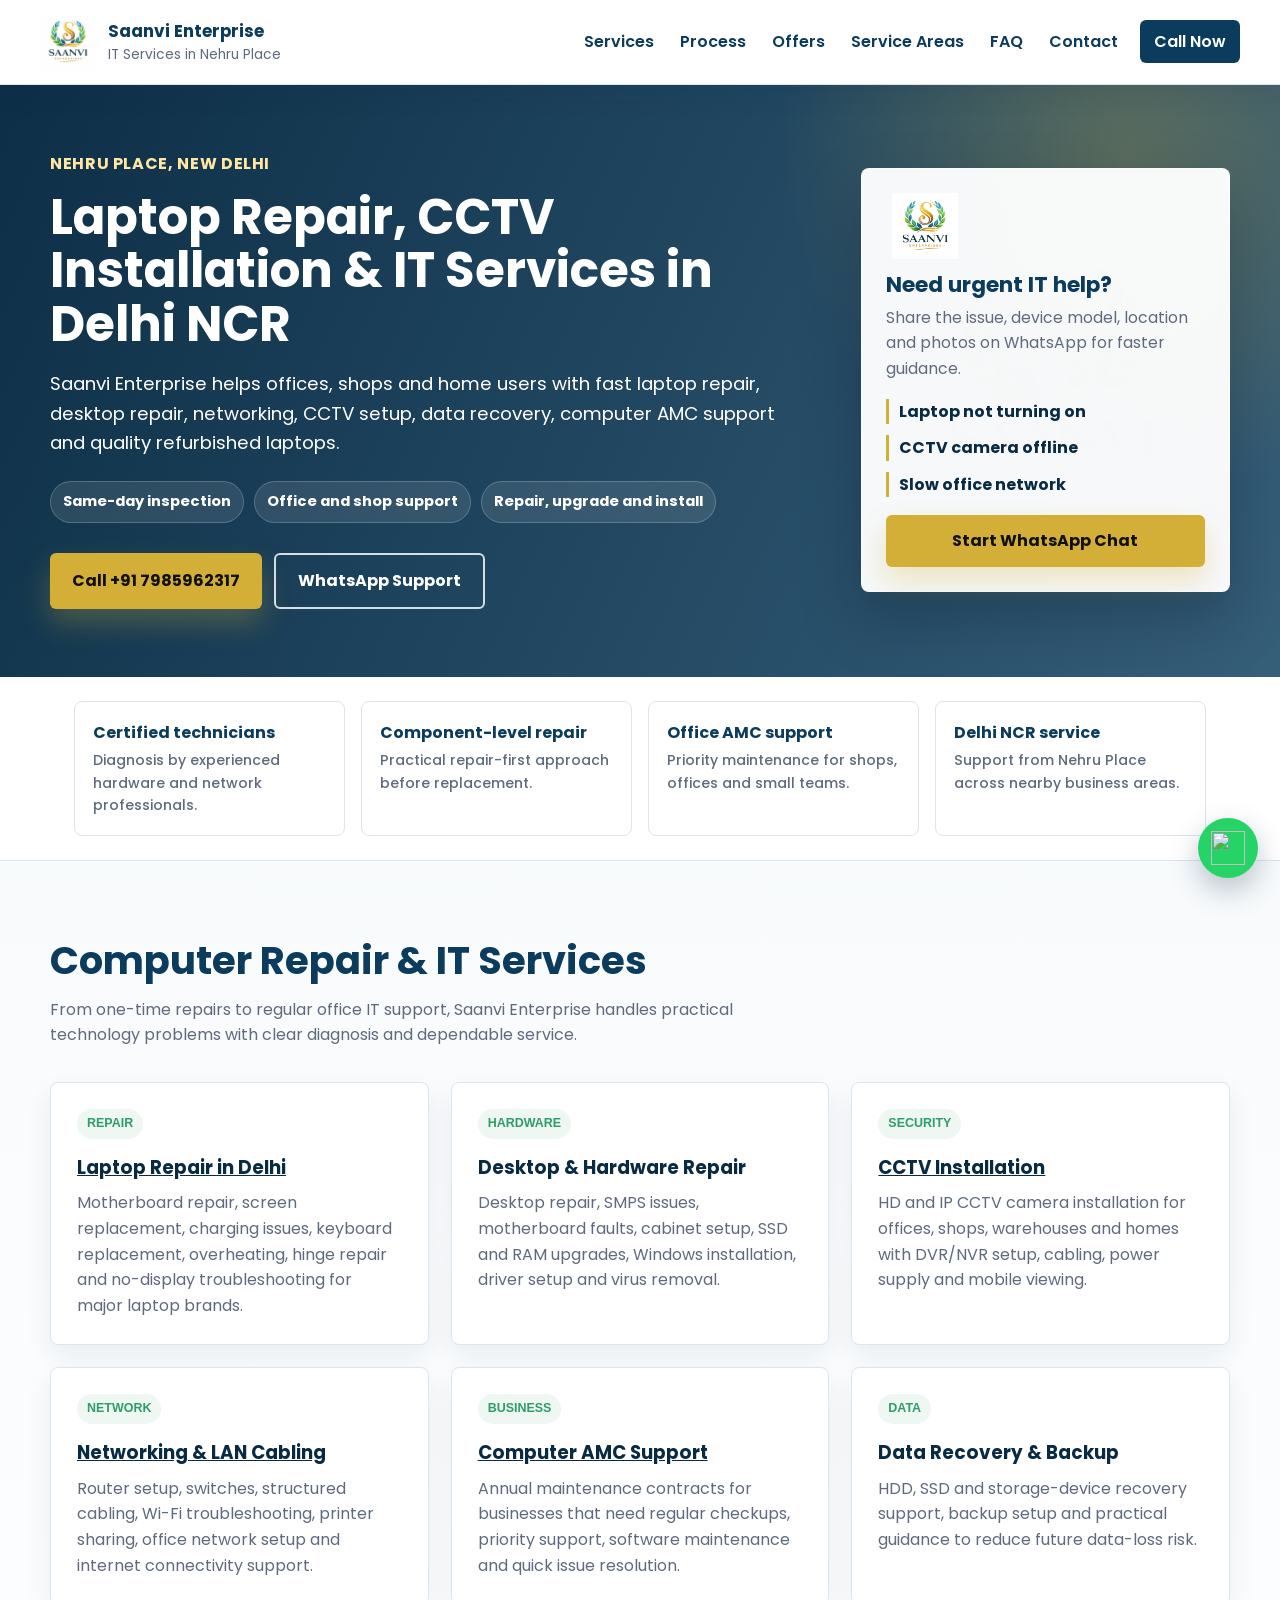
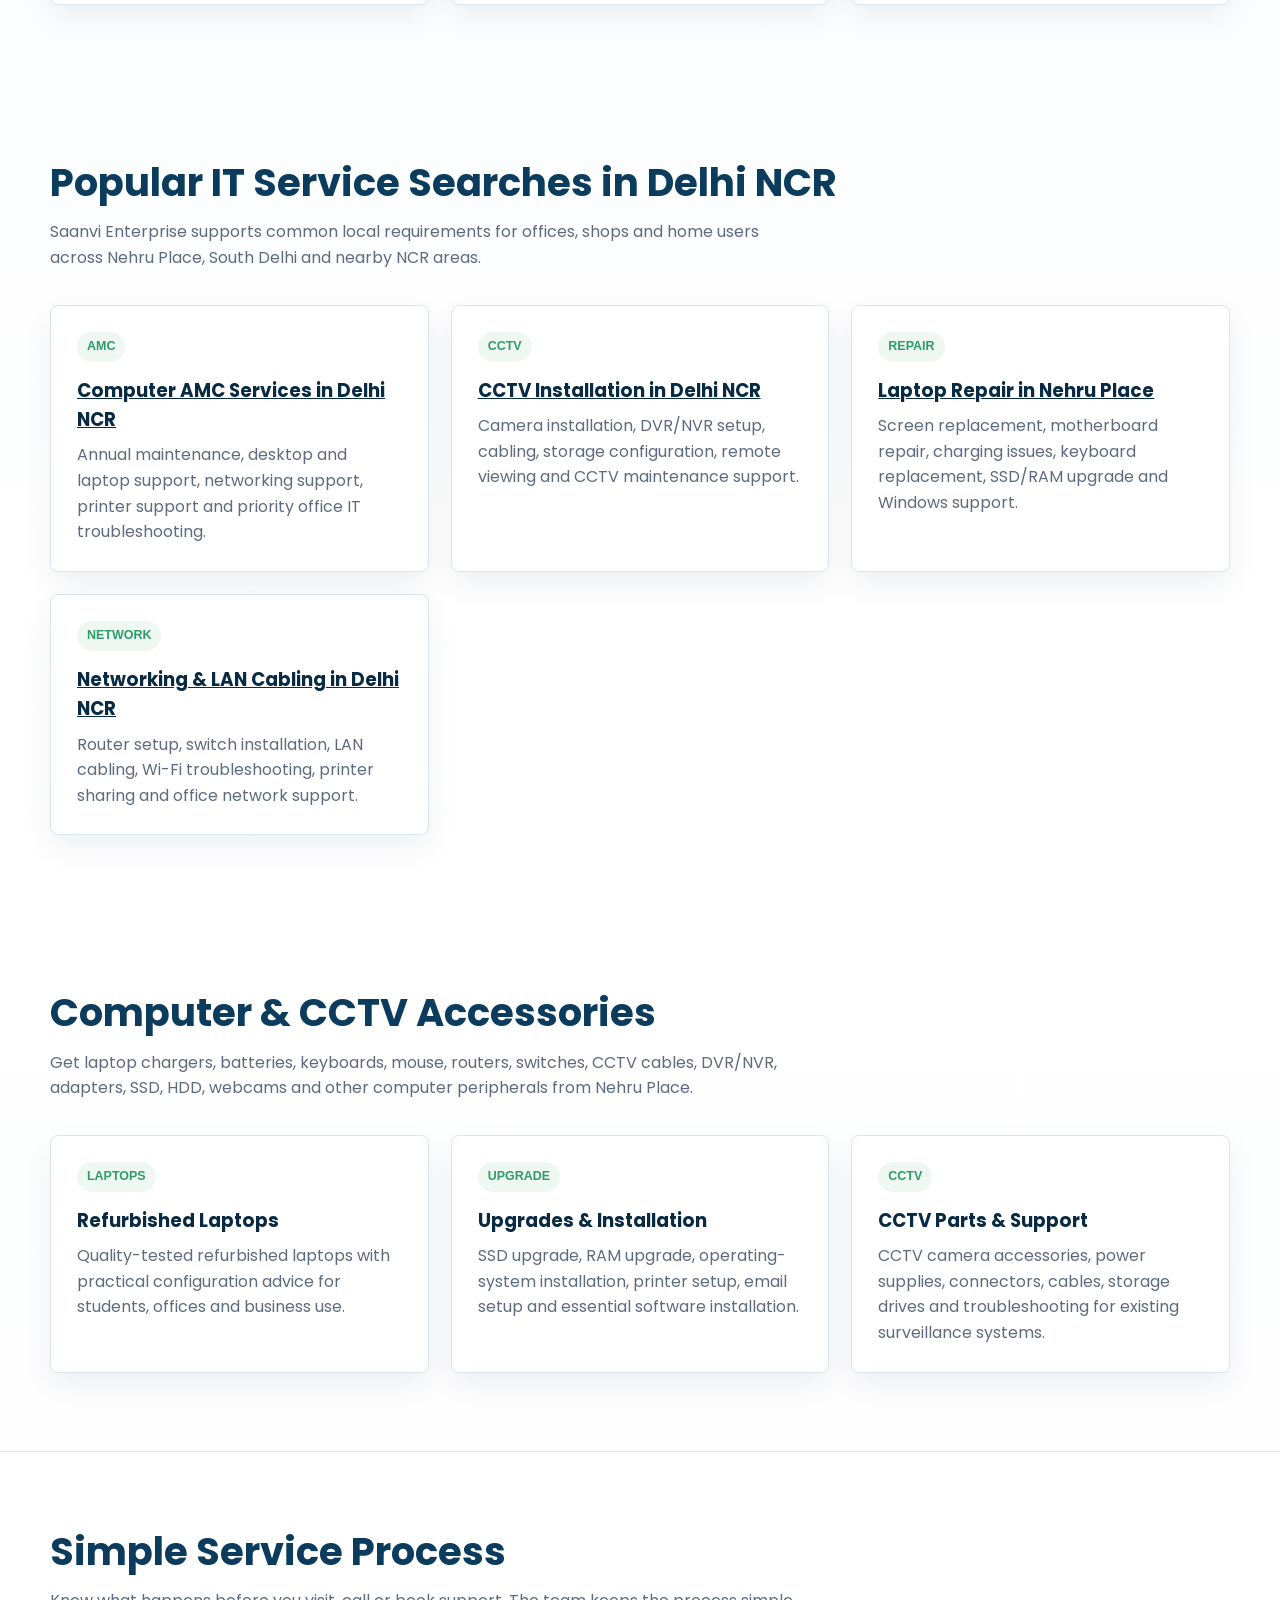
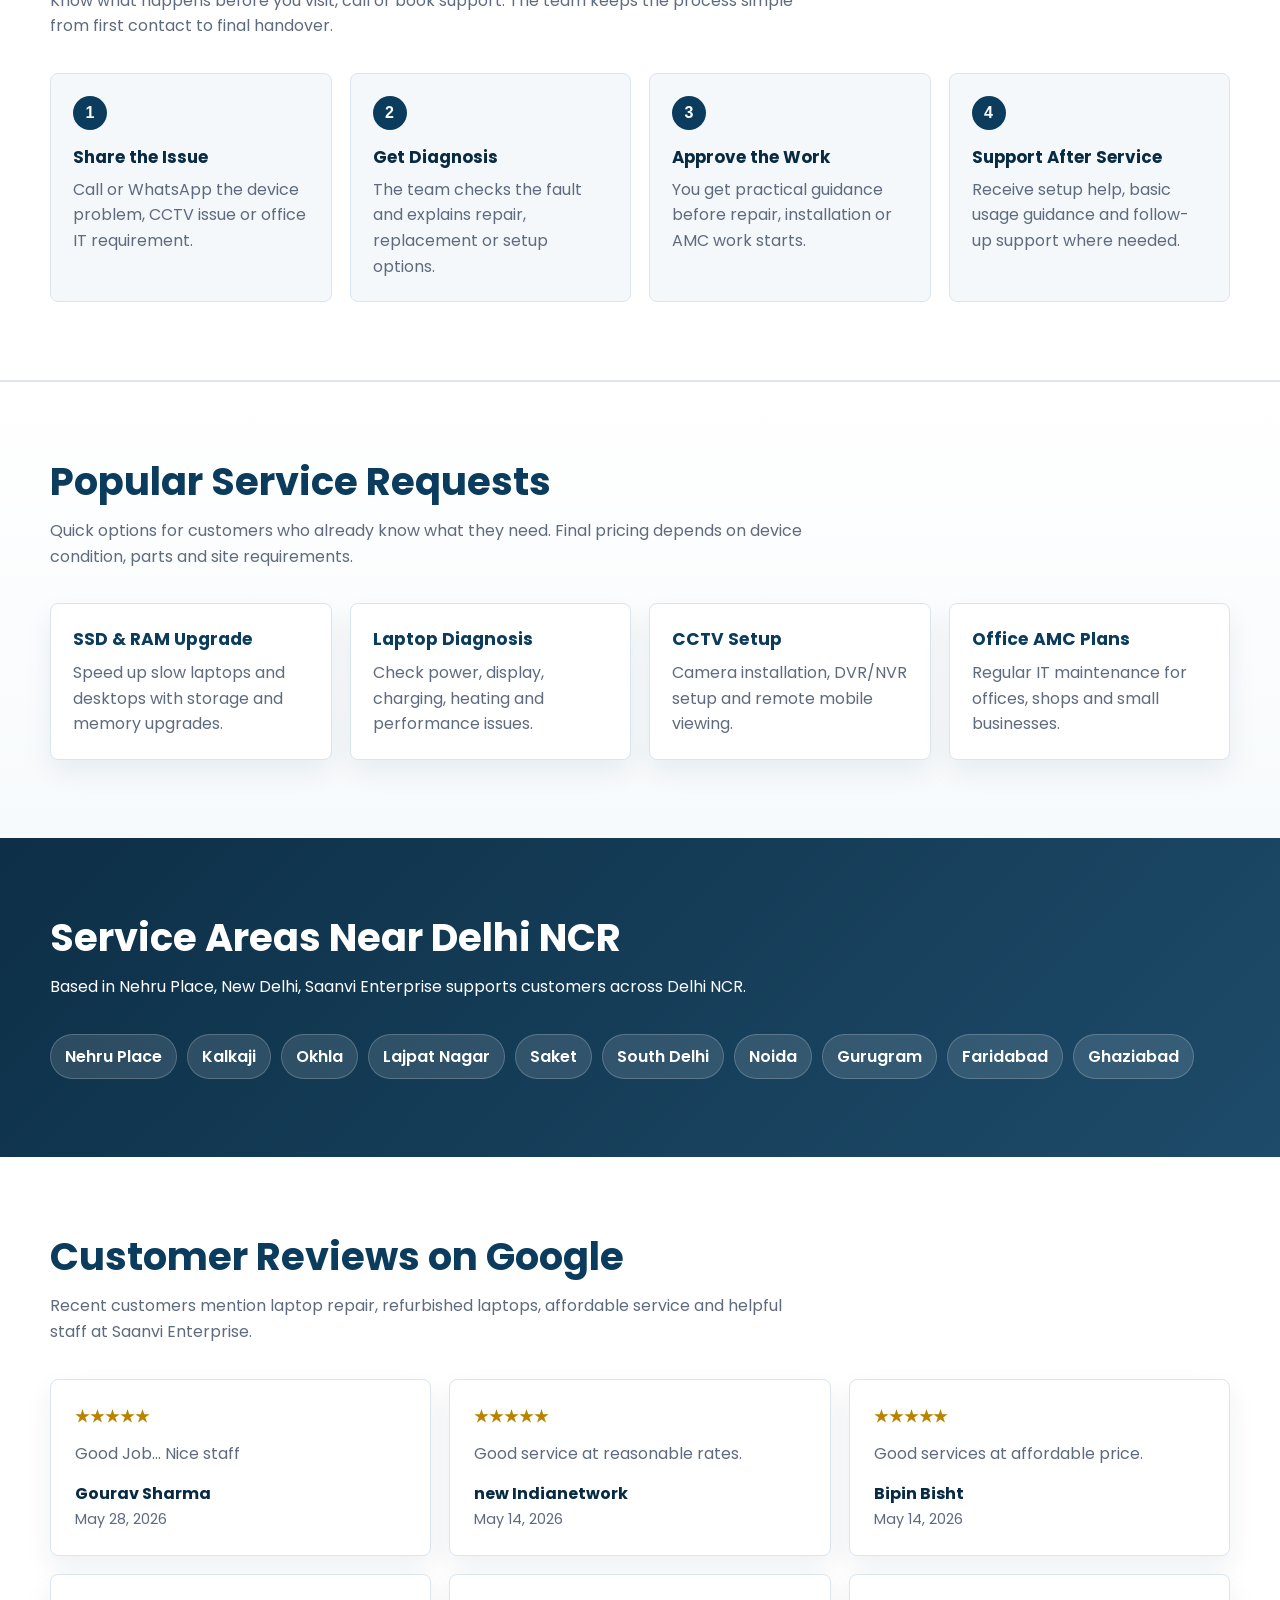
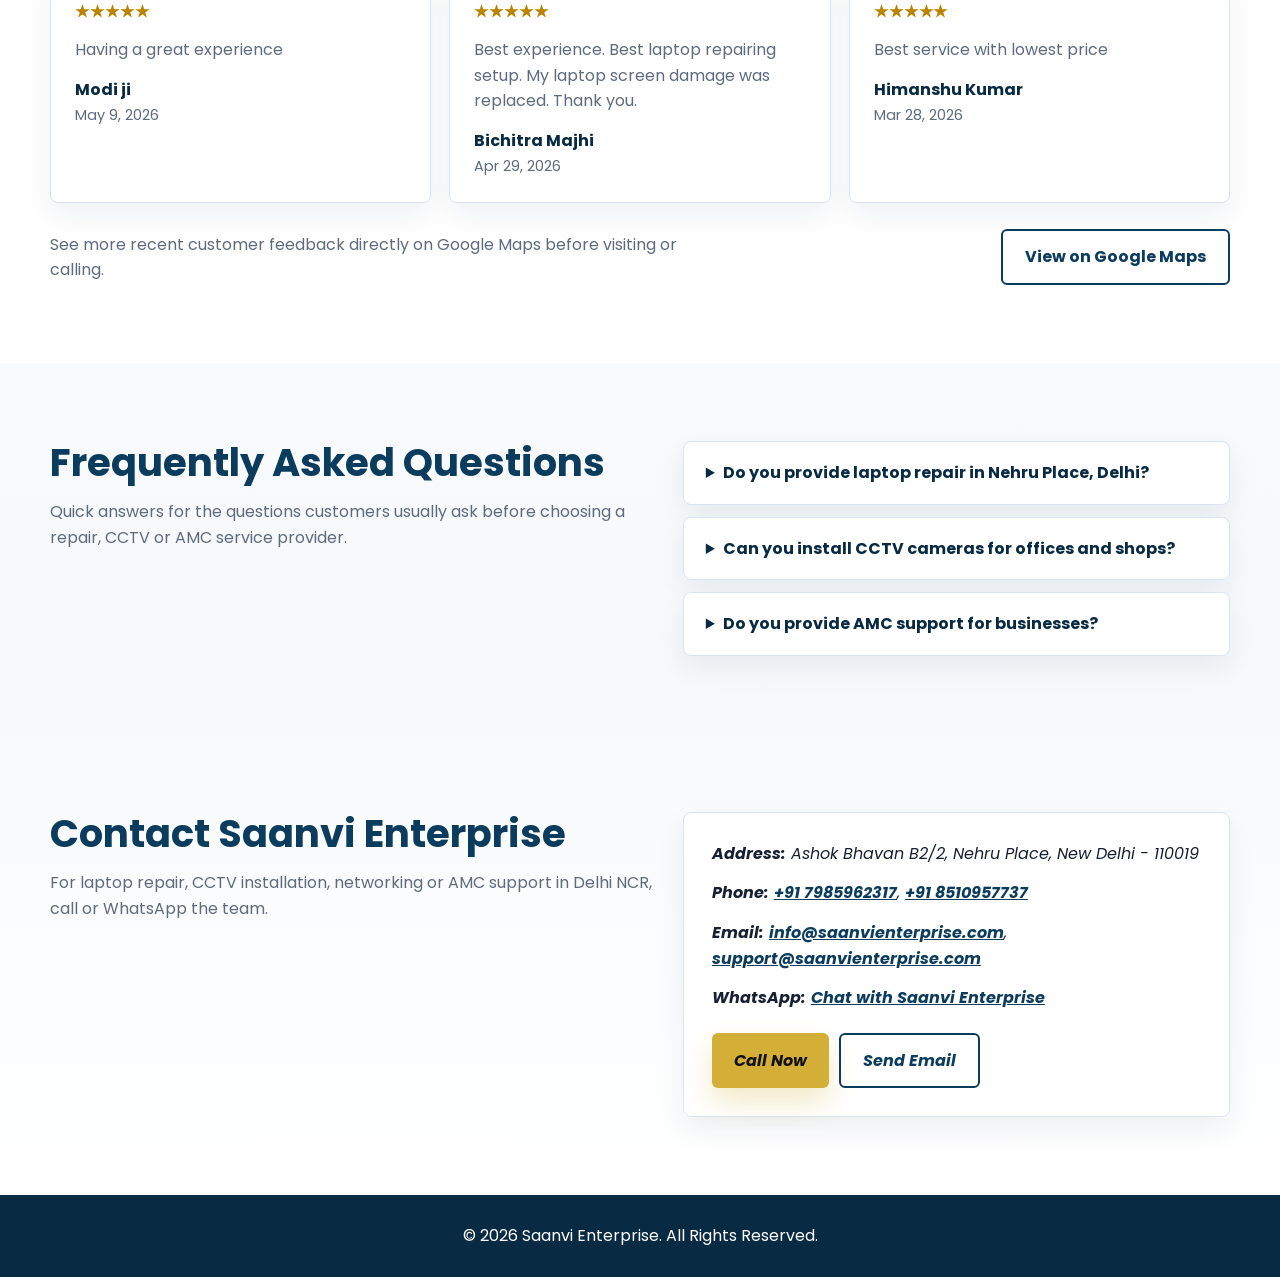
==== commit 5bbb12e7: "Add files via upload" ====
--- a/index.html
+++ b/index.html
@@ -1,1152 +1,1180 @@
-<!DOCTYPE html>
-<html lang="en-IN">
-<head>
-<meta charset="UTF-8">
-<meta name="viewport" content="width=device-width, initial-scale=1.0">
-<title>Laptop Repair, CCTV Installation & IT Services in Nehru Place Delhi | Saanvi Enterprise</title>
-<meta name="description" content="Saanvi Enterprise provides laptop repair, CCTV installation, networking, AMC support, data recovery and refurbished laptops in Nehru Place, Delhi NCR with pickup and drop plus all India courier support.">
-<meta name="robots" content="index, follow, max-image-preview:large">
-<meta name="author" content="Saanvi Enterprise">
-<meta name="geo.region" content="IN-DL">
-<meta name="geo.placename" content="Nehru Place, New Delhi">
-<meta name="geo.position" content="28.5494;77.2525">
-<meta name="ICBM" content="28.5494, 77.2525">
-<link rel="canonical" href="https://www.saanvienterprise.com/">
-<meta property="og:type" content="website">
-<meta property="og:title" content="Saanvi Enterprise | Laptop Repair, CCTV & IT Services in Delhi">
-<meta property="og:description" content="Fast laptop repair, CCTV installation, networking and AMC support from Nehru Place, Delhi NCR with pickup/drop and all India courier support.">
-<meta property="og:url" content="https://www.saanvienterprise.com/">
-<meta property="og:image" content="https://www.saanvienterprise.com/logo.png">
-<meta name="twitter:card" content="summary_large_image">
-<link rel="preconnect" href="https://fonts.googleapis.com">
-<link rel="preconnect" href="https://fonts.gstatic.com" crossorigin>
-<link href="https://fonts.googleapis.com/css2?family=Poppins:wght@400;500;600;700;800&display=swap" rel="stylesheet">
-<script type="application/ld+json">
-{
-  "@context": "https://schema.org",
-  "@type": ["LocalBusiness", "ComputerRepairService"],
-  "@id": "https://www.saanvienterprise.com/#business",
-  "name": "Saanvi Enterprise",
-  "url": "https://www.saanvienterprise.com/",
-  "logo": "https://www.saanvienterprise.com/logo.png",
-  "image": "https://www.saanvienterprise.com/logo.png",
-  "description": "Laptop repair, desktop repair, CCTV installation, networking, AMC support, data recovery and refurbished laptop services in Delhi NCR with pickup and drop plus all India courier support.",
-  "telephone": "+91-7985962317",
-  "email": "info@saanvienterprise.com",
-  "priceRange": "INR",
-  "address": {
-    "@type": "PostalAddress",
-    "streetAddress": "Ashok Bhavan B2/2, Nehru Place",
-    "addressLocality": "New Delhi",
-    "addressRegion": "Delhi",
-    "postalCode": "110019",
-    "addressCountry": "IN"
-  },
-  "geo": {
-    "@type": "GeoCoordinates",
-    "latitude": 28.5494,
-    "longitude": 77.2525
-  },
-  "areaServed": [
-    "Nehru Place",
-    "New Delhi",
-    "Delhi NCR",
-    "Noida",
-    "Gurugram",
-    "Faridabad",
-    "Ghaziabad"
-  ],
-  "openingHoursSpecification": [{
-    "@type": "OpeningHoursSpecification",
-    "dayOfWeek": ["Monday", "Tuesday", "Wednesday", "Thursday", "Friday", "Saturday"],
-    "opens": "10:00",
-    "closes": "19:30"
-  }],
-  "sameAs": [
-    "https://wa.me/917985962317"
-  ],
-  "hasOfferCatalog": {
-    "@type": "OfferCatalog",
-    "name": "IT Services and Computer Repair",
-    "itemListElement": [
-      {"@type": "Offer", "itemOffered": {"@type": "Service", "name": "Laptop Repair in Delhi"}},
-      {"@type": "Offer", "itemOffered": {"@type": "Service", "name": "CCTV Installation in Delhi NCR"}},
-      {"@type": "Offer", "itemOffered": {"@type": "Service", "name": "Computer AMC Support"}},
-      {"@type": "Offer", "itemOffered": {"@type": "Service", "name": "Networking and LAN Cabling"}},
-      {"@type": "Offer", "itemOffered": {"@type": "Service", "name": "Data Recovery"}}
-    ]
-  }
-}
-</script>
-<script type="application/ld+json">
-{
-  "@context": "https://schema.org",
-  "@type": "FAQPage",
-  "mainEntity": [
-    {
-      "@type": "Question",
-      "name": "Do you provide laptop repair in Nehru Place, Delhi?",
-      "acceptedAnswer": {
-        "@type": "Answer",
-        "text": "Yes. Saanvi Enterprise provides laptop and desktop repair from Nehru Place, New Delhi, including motherboard repair, display replacement, SSD and RAM upgrades, Windows installation and virus removal."
-      }
-    },
-    {
-      "@type": "Question",
-      "name": "Do you install CCTV cameras for offices and shops?",
-      "acceptedAnswer": {
-        "@type": "Answer",
-        "text": "Yes. We install HD and IP CCTV systems with DVR or NVR setup, cabling, power supply, storage configuration and remote mobile viewing."
-      }
-    },
-    {
-      "@type": "Question",
-      "name": "Do you offer AMC support for businesses?",
-      "acceptedAnswer": {
-        "@type": "Answer",
-        "text": "Yes. We provide annual maintenance contracts for offices, shops and small businesses, including computer maintenance, network troubleshooting, security checks and priority IT support."
-      }
-    }
-  ]
-}
-</script>
-<style>
-:root {
-  --blue: #0b3c5d;
-  --blue-strong: #082b43;
-  --gold: #d4af37;
-  --green: #2f9d68;
-  --ink: #172033;
-  --muted: #5e6b7e;
-  --line: #dbe5ef;
-  --paper: #ffffff;
-  --soft: #f5f8fb;
-}
-
-* {
-  box-sizing: border-box;
-  margin: 0;
-  padding: 0;
-}
-
-html {
-  scroll-behavior: smooth;
-}
-
-body {
-  background:
-    linear-gradient(180deg, #f4f8fb 0%, #ffffff 38%, #f5f8fb 100%);
-  color: var(--ink);
-  font-family: "Poppins", Arial, sans-serif;
-  line-height: 1.6;
-}
-
-a {
-  color: inherit;
-}
-
-img {
-  display: block;
-  max-width: 100%;
-}
-
-.skip-link {
-  background: var(--gold);
-  color: #111;
-  font-weight: 700;
-  left: 12px;
-  padding: 10px 14px;
-  position: absolute;
-  top: -48px;
-  z-index: 2000;
-}
-
-.skip-link:focus {
-  top: 12px;
-}
-
-header {
-  align-items: center;
-  background: rgba(255, 255, 255, 0.96);
-  backdrop-filter: blur(14px);
-  border-bottom: 1px solid var(--line);
-  box-shadow: 0 8px 24px rgba(8, 43, 67, 0.08);
-  display: flex;
-  gap: 24px;
-  justify-content: space-between;
-  padding: 14px 40px;
-  position: sticky;
-  top: 0;
-  z-index: 999;
-}
-
-.brand {
-  align-items: center;
-  display: flex;
-  gap: 12px;
-  text-decoration: none;
-}
-
-.brand img {
-  height: 56px;
-  width: 56px;
-  object-fit: contain;
-}
-
-.brand strong {
-  color: var(--blue);
-  display: block;
-  font-size: 1.05rem;
-}
-
-.brand span {
-  color: var(--muted);
-  display: block;
-  font-size: 0.86rem;
-}
-
-nav ul {
-  align-items: center;
-  display: flex;
-  gap: 18px;
-  list-style: none;
-}
-
-nav a {
-  border-radius: 6px;
-  color: var(--blue);
-  font-weight: 600;
-  padding: 8px 4px;
-  text-decoration: none;
-}
-
-nav a:hover,
-nav a:focus {
-  color: #9b7615;
-}
-
-.menu {
-  background: var(--blue);
-  border: 0;
-  border-radius: 6px;
-  color: #fff;
-  cursor: pointer;
-  display: none;
-  font-size: 1.45rem;
-  height: 44px;
-  width: 44px;
-}
-
-.nav-call {
-  background: var(--blue);
-  border-radius: 6px;
-  color: #fff;
-  padding: 10px 14px;
-}
-
-.nav-call:hover,
-.nav-call:focus {
-  background: var(--gold);
-  color: #111;
-}
-
-.hero {
-  background:
-    radial-gradient(circle at 88% 12%, rgba(212, 175, 55, 0.28), transparent 28%),
-    linear-gradient(115deg, rgba(8, 43, 67, 0.98), rgba(11, 60, 93, 0.82)),
-    url("logo.png") center right 8% / 300px no-repeat;
-  color: #fff;
-  padding: 66px 24px 68px;
-}
-
-.hero-inner,
-.section-inner {
-  margin: 0 auto;
-  max-width: 1180px;
-}
-
-.hero-grid {
-  align-items: center;
-  display: grid;
-  gap: 44px;
-  grid-template-columns: minmax(0, 1.35fr) minmax(310px, 0.65fr);
-}
-
-.eyebrow {
-  color: #ffe7a3;
-  font-weight: 700;
-  letter-spacing: 0.04em;
-  text-transform: uppercase;
-}
-
-h1 {
-  font-size: clamp(2rem, 3.8vw, 3.95rem);
-  line-height: 1.1;
-  margin: 14px 0 18px;
-  max-width: 860px;
-}
-
-.hero p {
-  font-size: 1.15rem;
-  max-width: 760px;
-}
-
-.hero-points {
-  display: flex;
-  flex-wrap: wrap;
-  gap: 10px;
-  list-style: none;
-  margin-top: 24px;
-}
-
-.hero-points li {
-  background: rgba(255, 255, 255, 0.1);
-  border: 1px solid rgba(255, 255, 255, 0.2);
-  border-radius: 999px;
-  font-size: 0.92rem;
-  font-weight: 700;
-  padding: 8px 12px;
-}
-
-.cta {
-  display: flex;
-  flex-wrap: wrap;
-  gap: 12px;
-  margin-top: 30px;
-}
-
-.btn {
-  align-items: center;
-  border-radius: 6px;
-  display: inline-flex;
-  font-weight: 700;
-  justify-content: center;
-  min-height: 48px;
-  padding: 13px 22px;
-  text-decoration: none;
-  transition: transform 160ms ease, box-shadow 160ms ease, background 160ms ease;
-}
-
-.btn-primary {
-  background: var(--gold);
-  box-shadow: 0 14px 28px rgba(212, 175, 55, 0.28);
-  color: #111;
-}
-
-.btn-secondary {
-  border: 2px solid rgba(255, 255, 255, 0.82);
-  color: #fff;
-}
-
-.btn:hover,
-.btn:focus {
-  transform: translateY(-2px);
-}
-
-.quick-card {
-  background: rgba(255, 255, 255, 0.96);
-  border: 1px solid rgba(255, 255, 255, 0.42);
-  border-radius: 8px;
-  box-shadow: 0 26px 60px rgba(2, 16, 30, 0.26);
-  color: var(--ink);
-  padding: 24px;
-}
-
-.quick-card img {
-  height: 66px;
-  margin-bottom: 14px;
-  object-fit: contain;
-  width: 78px;
-}
-
-.quick-card h2 {
-  color: var(--blue);
-  font-size: 1.35rem;
-  margin-bottom: 8px;
-}
-
-.quick-card p {
-  color: var(--muted);
-  font-size: 0.98rem;
-}
-
-.quick-list {
-  display: grid;
-  gap: 11px;
-  list-style: none;
-  margin: 18px 0;
-}
-
-.quick-list li {
-  border-left: 3px solid var(--gold);
-  color: var(--blue-strong);
-  font-weight: 700;
-  padding-left: 10px;
-}
-
-.quick-card .btn {
-  width: 100%;
-}
-
-.trust-strip {
-  background: var(--paper);
-  border-bottom: 1px solid var(--line);
-}
-
-.trust-list {
-  display: grid;
-  gap: 16px;
-  grid-template-columns: repeat(4, minmax(0, 1fr));
-  list-style: none;
-  padding: 24px;
-}
-
-.trust-list li {
-  background: #fff;
-  border: 1px solid var(--line);
-  border-radius: 8px;
-  color: var(--blue);
-  font-weight: 700;
-  padding: 18px;
-}
-
-.trust-list span {
-  color: var(--muted);
-  display: block;
-  font-size: 0.88rem;
-  font-weight: 500;
-  margin-top: 4px;
-}
-
-section {
-  padding: 78px 24px;
-}
-
-h2 {
-  color: var(--blue);
-  font-size: clamp(1.8rem, 3vw, 2.6rem);
-  line-height: 1.15;
-  margin-bottom: 14px;
-}
-
-.section-lead {
-  color: var(--muted);
-  margin-bottom: 34px;
-  max-width: 760px;
-}
-
-.cards {
-  display: grid;
-  gap: 22px;
-  grid-template-columns: repeat(3, minmax(0, 1fr));
-}
-
-.card {
-  position: relative;
-}
-
-.card,
-.offer-card,
-.review-card,
-.contact-panel,
-.faq details {
-  background: var(--paper);
-  border: 1px solid var(--line);
-  border-radius: 8px;
-  box-shadow: 0 12px 28px rgba(8, 43, 67, 0.07);
-}
-
-.card {
-  padding: 26px;
-  transition: border-color 160ms ease, box-shadow 160ms ease, transform 160ms ease;
-}
-
-.card:hover {
-  border-color: rgba(212, 175, 55, 0.58);
-  box-shadow: 0 18px 34px rgba(8, 43, 67, 0.12);
-  transform: translateY(-3px);
-}
-
-.badge {
-  background: #eef7f2;
-  border-radius: 999px;
-  color: var(--green);
-  display: inline-block;
-  font-size: 0.78rem;
-  font-weight: 800;
-  margin-bottom: 14px;
-  padding: 5px 10px;
-  text-transform: uppercase;
-}
-
-.offers {
-  background:
-    linear-gradient(180deg, #ffffff 0%, #f7fafc 100%);
-  border-top: 1px solid var(--line);
-}
-
-.offer-grid {
-  display: grid;
-  gap: 18px;
-  grid-template-columns: repeat(4, minmax(0, 1fr));
-}
-
-.offer-card {
-  padding: 22px;
-}
-
-.offer-card strong {
-  color: var(--blue);
-  display: block;
-  font-size: 1.08rem;
-  margin-bottom: 6px;
-}
-
-.offer-card span {
-  color: var(--muted);
-  display: block;
-}
-
-.card h3 {
-  color: var(--blue-strong);
-  font-size: 1.15rem;
-  margin-bottom: 8px;
-}
-
-.card p,
-.card li {
-  color: var(--muted);
-}
-
-.card ul {
-  margin-left: 18px;
-}
-
-.location-band {
-  background:
-    linear-gradient(135deg, rgba(8, 43, 67, 0.98), rgba(11, 60, 93, 0.92));
-  color: #fff;
-}
-
-.location-band h2,
-.location-band .section-lead {
-  color: #fff;
-}
-
-.areas {
-  display: flex;
-  flex-wrap: wrap;
-  gap: 10px;
-  list-style: none;
-}
-
-.areas li {
-  background: rgba(255, 255, 255, 0.12);
-  border: 1px solid rgba(255, 255, 255, 0.2);
-  border-radius: 999px;
-  font-weight: 600;
-  padding: 9px 14px;
-}
-
-.two-col {
-  align-items: start;
-  display: grid;
-  gap: 28px;
-  grid-template-columns: 1.05fr 0.95fr;
-}
-
-.process {
-  background: #fff;
-  border-bottom: 1px solid var(--line);
-  border-top: 1px solid var(--line);
-}
-
-.reviews {
-  background: #fff;
-}
-
-.review-grid {
-  display: grid;
-  gap: 18px;
-  grid-template-columns: repeat(3, minmax(0, 1fr));
-}
-
-.review-card {
-  padding: 24px;
-}
-
-.stars {
-  color: #b88400;
-  font-weight: 800;
-  letter-spacing: 0.06em;
-  margin-bottom: 12px;
-}
-
-.review-card p {
-  color: var(--muted);
-}
-
-.review-card strong {
-  color: var(--blue-strong);
-  display: block;
-  margin-top: 14px;
-}
-
-.review-meta {
-  color: var(--muted);
-  display: block;
-  font-size: 0.9rem;
-  margin-top: 2px;
-}
-
-.review-cta {
-  align-items: center;
-  display: flex;
-  flex-wrap: wrap;
-  gap: 12px;
-  justify-content: space-between;
-  margin-top: 26px;
-}
-
-.review-cta p {
-  color: var(--muted);
-  max-width: 640px;
-}
-
-.review-cta .btn-secondary {
-  border-color: var(--blue);
-  color: var(--blue);
-}
-
-.steps {
-  counter-reset: step;
-  display: grid;
-  gap: 18px;
-  grid-template-columns: repeat(4, minmax(0, 1fr));
-}
-
-.step {
-  background: var(--soft);
-  border: 1px solid var(--line);
-  border-radius: 8px;
-  padding: 22px;
-}
-
-.step::before {
-  align-items: center;
-  background: var(--blue);
-  border-radius: 50%;
-  color: #fff;
-  content: counter(step);
-  counter-increment: step;
-  display: inline-flex;
-  font-weight: 800;
-  height: 34px;
-  justify-content: center;
-  margin-bottom: 14px;
-  width: 34px;
-}
-
-.step h3 {
-  color: var(--blue-strong);
-  font-size: 1.05rem;
-  margin-bottom: 6px;
-}
-
-.step p {
-  color: var(--muted);
-}
-
-.contact-panel {
-  padding: 28px;
-}
-
-.contact-section {
-  background: linear-gradient(180deg, #f7fafc, #ffffff);
-}
-
-.contact-list {
-  display: grid;
-  gap: 14px;
-  list-style: none;
-}
-
-.contact-list a {
-  color: var(--blue);
-  font-weight: 700;
-}
-
-.contact-actions {
-  display: flex;
-  flex-wrap: wrap;
-  gap: 10px;
-  margin-top: 22px;
-}
-
-.contact-actions .btn-secondary {
-  border-color: var(--blue);
-  color: var(--blue);
-}
-
-.faq {
-  display: grid;
-  gap: 12px;
-}
-
-.faq details {
-  padding: 18px 22px;
-}
-
-.faq summary {
-  color: var(--blue-strong);
-  cursor: pointer;
-  font-weight: 700;
-}
-
-.faq p {
-  color: var(--muted);
-  margin-top: 10px;
-}
-
-footer {
-  background: var(--blue-strong);
-  color: #fff;
-  padding: 28px 24px;
-  text-align: center;
-}
-
-.whatsapp {
-  align-items: center;
-  background: #25d366;
-  border-radius: 50%;
-  bottom: 22px;
-  box-shadow: 0 12px 30px rgba(8, 43, 67, 0.28);
-  display: flex;
-  height: 60px;
-  justify-content: center;
-  position: fixed;
-  right: 22px;
-  width: 60px;
-  z-index: 1000;
-}
-
-.whatsapp img {
-  height: 34px;
-  width: 34px;
-}
-
-@media (prefers-reduced-motion: reduce) {
-  html {
-    scroll-behavior: auto;
-  }
-
-  .btn,
-  .card {
-    transition: none;
-  }
-
-  .btn:hover,
-  .btn:focus,
-  .card:hover {
-    transform: none;
-  }
-}
-
-@media (max-width: 900px) {
-  header {
-    padding: 12px 18px;
-  }
-
-  .menu {
-    display: inline-flex;
-    align-items: center;
-    justify-content: center;
-  }
-
-  nav ul {
-    background: #fff;
-    border: 1px solid var(--line);
-    border-radius: 8px;
-    box-shadow: 0 18px 36px rgba(8, 43, 67, 0.16);
-    display: none;
-    flex-direction: column;
-    align-items: flex-start;
-    min-width: 220px;
-    padding: 18px;
-    position: absolute;
-    right: 18px;
-    top: 78px;
-  }
-
-  .nav-call {
-    text-align: center;
-    width: 100%;
-  }
-
-  nav ul.active {
-    display: flex;
-  }
-
-  .hero {
-    background: linear-gradient(115deg, rgba(8, 43, 67, 0.96), rgba(11, 60, 93, 0.86));
-    padding-top: 82px;
-  }
-
-  .hero-grid,
-  .trust-list,
-  .cards,
-  .offer-grid,
-  .review-grid,
-  .two-col,
-  .steps {
-    grid-template-columns: 1fr;
-  }
-
-  .quick-card {
-    max-width: 480px;
-  }
-}
-
-@media (max-width: 560px) {
-  .brand span {
-    display: none;
-  }
-
-  section {
-    padding: 58px 18px;
-  }
-
-  .cta {
-    flex-direction: column;
-  }
-
-  .btn {
-    width: 100%;
-  }
-
-  .hero-points {
-    align-items: stretch;
-    flex-direction: column;
-  }
-}
-</style>
-</head>
-<body>
-<a class="skip-link" href="#main">Skip to content</a>
-<header>
-  <a class="brand" href="#home" aria-label="Saanvi Enterprise home">
-    <img src="logo.png" alt="Saanvi Enterprise logo" width="56" height="56">
-    <span>
-      <strong>Saanvi Enterprise</strong>
-      <span>IT Services in Nehru Place</span>
-    </span>
-  </a>
-  <button class="menu" type="button" aria-label="Open menu" aria-controls="nav" aria-expanded="false">&#9776;</button>
-  <nav aria-label="Main navigation">
-    <ul id="nav">
-      <li><a href="#services">Services</a></li>
-      <li><a href="#process">Process</a></li>
-      <li><a href="#offers">Offers</a></li>
-      <li><a href="#areas">Service Areas</a></li>
-      <li><a href="#faq">FAQ</a></li>
-      <li><a href="#contact">Contact</a></li>
-      <li><a class="nav-call" href="tel:+917985962317">Call Now</a></li>
-    </ul>
-  </nav>
-</header>
-
-<main id="main">
-  <section class="hero" id="home">
-    <div class="hero-inner hero-grid">
-      <div>
-        <div class="eyebrow">Nehru Place, New Delhi</div>
-        <h1>Laptop Repair, CCTV Installation & IT Services in Delhi NCR</h1>
-        <p>Saanvi Enterprise helps offices, shops and home users with fast laptop repair, desktop repair, networking, CCTV setup, data recovery, computer AMC support and quality refurbished laptops. Pickup and drop is available in Delhi NCR, with courier support across India.</p>
-        <ul class="hero-points">
+<!DOCTYPE html>
+<html lang="en-IN">
+<head>
+<meta charset="UTF-8">
+<meta name="viewport" content="width=device-width, initial-scale=1.0">
+<title>Laptop Repair, CCTV Installation & IT Services in Nehru Place Delhi | Saanvi Enterprise</title>
+<meta name="description" content="Saanvi Enterprise provides laptop repair, desktop repair, CCTV installation, networking, AMC support, data recovery and refurbished laptops in Nehru Place, Delhi NCR. Call +91 7985962317.">
+<meta name="robots" content="index, follow, max-image-preview:large">
+<meta name="author" content="Saanvi Enterprise">
+<meta name="geo.region" content="IN-DL">
+<meta name="geo.placename" content="Nehru Place, New Delhi">
+<meta name="geo.position" content="28.5494;77.2525">
+<meta name="ICBM" content="28.5494, 77.2525">
+<link rel="canonical" href="https://saanvienterprise.com/">
+<meta property="og:type" content="website">
+<meta property="og:title" content="Saanvi Enterprise | Laptop Repair, CCTV & IT Services in Delhi">
+<meta property="og:description" content="Fast laptop repair, CCTV installation, networking and AMC support from Nehru Place, Delhi NCR.">
+<meta property="og:url" content="https://saanvienterprise.com/">
+<meta property="og:image" content="https://saanvienterprise.com/logo.png">
+<meta name="twitter:card" content="summary_large_image">
+<link rel="preconnect" href="https://fonts.googleapis.com">
+<link rel="preconnect" href="https://fonts.gstatic.com" crossorigin>
+<link href="https://fonts.googleapis.com/css2?family=Poppins:wght@400;500;600;700;800&display=swap" rel="stylesheet">
+<script type="application/ld+json">
+{
+  "@context": "https://schema.org",
+  "@type": ["LocalBusiness", "ComputerRepairService"],
+  "@id": "https://saanvienterprise.com/#business",
+  "name": "Saanvi Enterprise",
+  "url": "https://saanvienterprise.com/",
+  "logo": "https://saanvienterprise.com/logo.png",
+  "image": "https://saanvienterprise.com/logo.png",
+  "description": "Laptop repair, desktop repair, CCTV installation, networking, AMC support, data recovery and refurbished laptop services in Delhi NCR.",
+  "telephone": "+91-7985962317",
+  "email": "info@saanvienterprise.com",
+  "priceRange": "INR",
+  "address": {
+    "@type": "PostalAddress",
+    "streetAddress": "Ashok Bhavan B2/2, Nehru Place",
+    "addressLocality": "New Delhi",
+    "addressRegion": "Delhi",
+    "postalCode": "110019",
+    "addressCountry": "IN"
+  },
+  "geo": {
+    "@type": "GeoCoordinates",
+    "latitude": 28.5494,
+    "longitude": 77.2525
+  },
+  "areaServed": [
+    "Nehru Place",
+    "New Delhi",
+    "Delhi NCR",
+    "Noida",
+    "Gurugram",
+    "Faridabad",
+    "Ghaziabad"
+  ],
+  "openingHoursSpecification": [{
+    "@type": "OpeningHoursSpecification",
+    "dayOfWeek": ["Monday", "Tuesday", "Wednesday", "Thursday", "Friday", "Saturday"],
+    "opens": "10:00",
+    "closes": "19:30"
+  }],
+  "sameAs": [
+    "https://wa.me/917985962317"
+  ],
+  "hasOfferCatalog": {
+    "@type": "OfferCatalog",
+    "name": "IT Services and Computer Repair",
+    "itemListElement": [
+      {"@type": "Offer", "itemOffered": {"@type": "Service", "name": "Laptop Repair in Delhi"}},
+      {"@type": "Offer", "itemOffered": {"@type": "Service", "name": "CCTV Installation in Delhi NCR"}},
+      {"@type": "Offer", "itemOffered": {"@type": "Service", "name": "Computer AMC Support"}},
+      {"@type": "Offer", "itemOffered": {"@type": "Service", "name": "Networking and LAN Cabling"}},
+      {"@type": "Offer", "itemOffered": {"@type": "Service", "name": "Data Recovery"}}
+    ]
+  }
+}
+</script>
+<script type="application/ld+json">
+{
+  "@context": "https://schema.org",
+  "@type": "FAQPage",
+  "mainEntity": [
+    {
+      "@type": "Question",
+      "name": "Do you provide laptop repair in Nehru Place, Delhi?",
+      "acceptedAnswer": {
+        "@type": "Answer",
+        "text": "Yes. Saanvi Enterprise provides laptop and desktop repair from Nehru Place, New Delhi, including motherboard repair, display replacement, SSD and RAM upgrades, Windows installation and virus removal."
+      }
+    },
+    {
+      "@type": "Question",
+      "name": "Do you install CCTV cameras for offices and shops?",
+      "acceptedAnswer": {
+        "@type": "Answer",
+        "text": "Yes. We install HD and IP CCTV systems with DVR or NVR setup, cabling, power supply, storage configuration and remote mobile viewing."
+      }
+    },
+    {
+      "@type": "Question",
+      "name": "Do you offer AMC support for businesses?",
+      "acceptedAnswer": {
+        "@type": "Answer",
+        "text": "Yes. We provide annual maintenance contracts for offices, shops and small businesses, including computer maintenance, network troubleshooting, security checks and priority IT support."
+      }
+    }
+  ]
+}
+</script>
+<style>
+:root {
+  --blue: #0b3c5d;
+  --blue-strong: #082b43;
+  --gold: #d4af37;
+  --green: #2f9d68;
+  --ink: #172033;
+  --muted: #5e6b7e;
+  --line: #dbe5ef;
+  --paper: #ffffff;
+  --soft: #f5f8fb;
+}
+
+* {
+  box-sizing: border-box;
+  margin: 0;
+  padding: 0;
+}
+
+html {
+  scroll-behavior: smooth;
+}
+
+body {
+  background:
+    linear-gradient(180deg, #f4f8fb 0%, #ffffff 38%, #f5f8fb 100%);
+  color: var(--ink);
+  font-family: "Poppins", Arial, sans-serif;
+  line-height: 1.6;
+}
+
+a {
+  color: inherit;
+}
+
+img {
+  display: block;
+  max-width: 100%;
+}
+
+.skip-link {
+  background: var(--gold);
+  color: #111;
+  font-weight: 700;
+  left: 12px;
+  padding: 10px 14px;
+  position: absolute;
+  top: -48px;
+  z-index: 2000;
+}
+
+.skip-link:focus {
+  top: 12px;
+}
+
+header {
+  align-items: center;
+  background: rgba(255, 255, 255, 0.96);
+  backdrop-filter: blur(14px);
+  border-bottom: 1px solid var(--line);
+  box-shadow: 0 8px 24px rgba(8, 43, 67, 0.08);
+  display: flex;
+  gap: 24px;
+  justify-content: space-between;
+  padding: 14px 40px;
+  position: sticky;
+  top: 0;
+  z-index: 999;
+}
+
+.brand {
+  align-items: center;
+  display: flex;
+  gap: 12px;
+  text-decoration: none;
+}
+
+.brand img {
+  height: 56px;
+  width: 56px;
+  object-fit: contain;
+}
+
+.brand strong {
+  color: var(--blue);
+  display: block;
+  font-size: 1.05rem;
+}
+
+.brand span {
+  color: var(--muted);
+  display: block;
+  font-size: 0.86rem;
+}
+
+nav ul {
+  align-items: center;
+  display: flex;
+  gap: 18px;
+  list-style: none;
+}
+
+nav a {
+  border-radius: 6px;
+  color: var(--blue);
+  font-weight: 600;
+  padding: 8px 4px;
+  text-decoration: none;
+}
+
+nav a:hover,
+nav a:focus {
+  color: #9b7615;
+}
+
+.menu {
+  background: var(--blue);
+  border: 0;
+  border-radius: 6px;
+  color: #fff;
+  cursor: pointer;
+  display: none;
+  font-size: 1.45rem;
+  height: 44px;
+  width: 44px;
+}
+
+.nav-call {
+  background: var(--blue);
+  border-radius: 6px;
+  color: #fff;
+  padding: 10px 14px;
+}
+
+.nav-call:hover,
+.nav-call:focus {
+  background: var(--gold);
+  color: #111;
+}
+
+.hero {
+  background:
+    radial-gradient(circle at 88% 12%, rgba(212, 175, 55, 0.28), transparent 28%),
+    linear-gradient(115deg, rgba(8, 43, 67, 0.98), rgba(11, 60, 93, 0.82)),
+    url("logo.png") center right 8% / 300px no-repeat;
+  color: #fff;
+  padding: 66px 24px 68px;
+}
+
+.hero-inner,
+.section-inner {
+  margin: 0 auto;
+  max-width: 1180px;
+}
+
+.hero-grid {
+  align-items: center;
+  display: grid;
+  gap: 44px;
+  grid-template-columns: minmax(0, 1.35fr) minmax(310px, 0.65fr);
+}
+
+.eyebrow {
+  color: #ffe7a3;
+  font-weight: 700;
+  letter-spacing: 0.04em;
+  text-transform: uppercase;
+}
+
+h1 {
+  font-size: clamp(2rem, 3.8vw, 3.95rem);
+  line-height: 1.1;
+  margin: 14px 0 18px;
+  max-width: 860px;
+}
+
+.hero p {
+  font-size: 1.15rem;
+  max-width: 760px;
+}
+
+.hero-points {
+  display: flex;
+  flex-wrap: wrap;
+  gap: 10px;
+  list-style: none;
+  margin-top: 24px;
+}
+
+.hero-points li {
+  background: rgba(255, 255, 255, 0.1);
+  border: 1px solid rgba(255, 255, 255, 0.2);
+  border-radius: 999px;
+  font-size: 0.92rem;
+  font-weight: 700;
+  padding: 8px 12px;
+}
+
+.cta {
+  display: flex;
+  flex-wrap: wrap;
+  gap: 12px;
+  margin-top: 30px;
+}
+
+.btn {
+  align-items: center;
+  border-radius: 6px;
+  display: inline-flex;
+  font-weight: 700;
+  justify-content: center;
+  min-height: 48px;
+  padding: 13px 22px;
+  text-decoration: none;
+  transition: transform 160ms ease, box-shadow 160ms ease, background 160ms ease;
+}
+
+.btn-primary {
+  background: var(--gold);
+  box-shadow: 0 14px 28px rgba(212, 175, 55, 0.28);
+  color: #111;
+}
+
+.btn-secondary {
+  border: 2px solid rgba(255, 255, 255, 0.82);
+  color: #fff;
+}
+
+.btn:hover,
+.btn:focus {
+  transform: translateY(-2px);
+}
+
+.quick-card {
+  background: rgba(255, 255, 255, 0.96);
+  border: 1px solid rgba(255, 255, 255, 0.42);
+  border-radius: 8px;
+  box-shadow: 0 26px 60px rgba(2, 16, 30, 0.26);
+  color: var(--ink);
+  padding: 24px;
+}
+
+.quick-card img {
+  height: 66px;
+  margin-bottom: 14px;
+  object-fit: contain;
+  width: 78px;
+}
+
+.quick-card h2 {
+  color: var(--blue);
+  font-size: 1.35rem;
+  margin-bottom: 8px;
+}
+
+.quick-card p {
+  color: var(--muted);
+  font-size: 0.98rem;
+}
+
+.quick-list {
+  display: grid;
+  gap: 11px;
+  list-style: none;
+  margin: 18px 0;
+}
+
+.quick-list li {
+  border-left: 3px solid var(--gold);
+  color: var(--blue-strong);
+  font-weight: 700;
+  padding-left: 10px;
+}
+
+.quick-card .btn {
+  width: 100%;
+}
+
+.trust-strip {
+  background: var(--paper);
+  border-bottom: 1px solid var(--line);
+}
+
+.trust-list {
+  display: grid;
+  gap: 16px;
+  grid-template-columns: repeat(4, minmax(0, 1fr));
+  list-style: none;
+  padding: 24px;
+}
+
+.trust-list li {
+  background: #fff;
+  border: 1px solid var(--line);
+  border-radius: 8px;
+  color: var(--blue);
+  font-weight: 700;
+  padding: 18px;
+}
+
+.trust-list span {
+  color: var(--muted);
+  display: block;
+  font-size: 0.88rem;
+  font-weight: 500;
+  margin-top: 4px;
+}
+
+section {
+  padding: 78px 24px;
+}
+
+h2 {
+  color: var(--blue);
+  font-size: clamp(1.8rem, 3vw, 2.6rem);
+  line-height: 1.15;
+  margin-bottom: 14px;
+}
+
+.section-lead {
+  color: var(--muted);
+  margin-bottom: 34px;
+  max-width: 760px;
+}
+
+.cards {
+  display: grid;
+  gap: 22px;
+  grid-template-columns: repeat(3, minmax(0, 1fr));
+}
+
+.card {
+  position: relative;
+}
+
+.card,
+.offer-card,
+.review-card,
+.contact-panel,
+.faq details {
+  background: var(--paper);
+  border: 1px solid var(--line);
+  border-radius: 8px;
+  box-shadow: 0 12px 28px rgba(8, 43, 67, 0.07);
+}
+
+.card {
+  padding: 26px;
+  transition: border-color 160ms ease, box-shadow 160ms ease, transform 160ms ease;
+}
+
+.card:hover {
+  border-color: rgba(212, 175, 55, 0.58);
+  box-shadow: 0 18px 34px rgba(8, 43, 67, 0.12);
+  transform: translateY(-3px);
+}
+
+.badge {
+  background: #eef7f2;
+  border-radius: 999px;
+  color: var(--green);
+  display: inline-block;
+  font-size: 0.78rem;
+  font-weight: 800;
+  margin-bottom: 14px;
+  padding: 5px 10px;
+  text-transform: uppercase;
+}
+
+.offers {
+  background:
+    linear-gradient(180deg, #ffffff 0%, #f7fafc 100%);
+  border-top: 1px solid var(--line);
+}
+
+.offer-grid {
+  display: grid;
+  gap: 18px;
+  grid-template-columns: repeat(4, minmax(0, 1fr));
+}
+
+.offer-card {
+  padding: 22px;
+}
+
+.offer-card strong {
+  color: var(--blue);
+  display: block;
+  font-size: 1.08rem;
+  margin-bottom: 6px;
+}
+
+.offer-card span {
+  color: var(--muted);
+  display: block;
+}
+
+.card h3 {
+  color: var(--blue-strong);
+  font-size: 1.15rem;
+  margin-bottom: 8px;
+}
+
+.card p,
+.card li {
+  color: var(--muted);
+}
+
+.card ul {
+  margin-left: 18px;
+}
+
+.location-band {
+  background:
+    linear-gradient(135deg, rgba(8, 43, 67, 0.98), rgba(11, 60, 93, 0.92));
+  color: #fff;
+}
+
+.location-band h2,
+.location-band .section-lead {
+  color: #fff;
+}
+
+.areas {
+  display: flex;
+  flex-wrap: wrap;
+  gap: 10px;
+  list-style: none;
+}
+
+.areas li {
+  background: rgba(255, 255, 255, 0.12);
+  border: 1px solid rgba(255, 255, 255, 0.2);
+  border-radius: 999px;
+  font-weight: 600;
+  padding: 9px 14px;
+}
+
+.two-col {
+  align-items: start;
+  display: grid;
+  gap: 28px;
+  grid-template-columns: 1.05fr 0.95fr;
+}
+
+.process {
+  background: #fff;
+  border-bottom: 1px solid var(--line);
+  border-top: 1px solid var(--line);
+}
+
+.reviews {
+  background: #fff;
+}
+
+.review-grid {
+  display: grid;
+  gap: 18px;
+  grid-template-columns: repeat(3, minmax(0, 1fr));
+}
+
+.review-card {
+  padding: 24px;
+}
+
+.stars {
+  color: #b88400;
+  font-weight: 800;
+  letter-spacing: 0.06em;
+  margin-bottom: 12px;
+}
+
+.review-card p {
+  color: var(--muted);
+}
+
+.review-card strong {
+  color: var(--blue-strong);
+  display: block;
+  margin-top: 14px;
+}
+
+.review-meta {
+  color: var(--muted);
+  display: block;
+  font-size: 0.9rem;
+  margin-top: 2px;
+}
+
+.review-cta {
+  align-items: center;
+  display: flex;
+  flex-wrap: wrap;
+  gap: 12px;
+  justify-content: space-between;
+  margin-top: 26px;
+}
+
+.review-cta p {
+  color: var(--muted);
+  max-width: 640px;
+}
+
+.review-cta .btn-secondary {
+  border-color: var(--blue);
+  color: var(--blue);
+}
+
+.steps {
+  counter-reset: step;
+  display: grid;
+  gap: 18px;
+  grid-template-columns: repeat(4, minmax(0, 1fr));
+}
+
+.step {
+  background: var(--soft);
+  border: 1px solid var(--line);
+  border-radius: 8px;
+  padding: 22px;
+}
+
+.step::before {
+  align-items: center;
+  background: var(--blue);
+  border-radius: 50%;
+  color: #fff;
+  content: counter(step);
+  counter-increment: step;
+  display: inline-flex;
+  font-weight: 800;
+  height: 34px;
+  justify-content: center;
+  margin-bottom: 14px;
+  width: 34px;
+}
+
+.step h3 {
+  color: var(--blue-strong);
+  font-size: 1.05rem;
+  margin-bottom: 6px;
+}
+
+.step p {
+  color: var(--muted);
+}
+
+.contact-panel {
+  padding: 28px;
+}
+
+.contact-section {
+  background: linear-gradient(180deg, #f7fafc, #ffffff);
+}
+
+.contact-list {
+  display: grid;
+  gap: 14px;
+  list-style: none;
+}
+
+.contact-list a {
+  color: var(--blue);
+  font-weight: 700;
+}
+
+.contact-actions {
+  display: flex;
+  flex-wrap: wrap;
+  gap: 10px;
+  margin-top: 22px;
+}
+
+.contact-actions .btn-secondary {
+  border-color: var(--blue);
+  color: var(--blue);
+}
+
+.faq {
+  display: grid;
+  gap: 12px;
+}
+
+.faq details {
+  padding: 18px 22px;
+}
+
+.faq summary {
+  color: var(--blue-strong);
+  cursor: pointer;
+  font-weight: 700;
+}
+
+.faq p {
+  color: var(--muted);
+  margin-top: 10px;
+}
+
+footer {
+  background: var(--blue-strong);
+  color: #fff;
+  padding: 28px 24px;
+  text-align: center;
+}
+
+.whatsapp {
+  align-items: center;
+  background: #25d366;
+  border-radius: 50%;
+  bottom: 22px;
+  box-shadow: 0 12px 30px rgba(8, 43, 67, 0.28);
+  display: flex;
+  height: 60px;
+  justify-content: center;
+  position: fixed;
+  right: 22px;
+  width: 60px;
+  z-index: 1000;
+}
+
+.whatsapp img {
+  height: 34px;
+  width: 34px;
+}
+
+@media (prefers-reduced-motion: reduce) {
+  html {
+    scroll-behavior: auto;
+  }
+
+  .btn,
+  .card {
+    transition: none;
+  }
+
+  .btn:hover,
+  .btn:focus,
+  .card:hover {
+    transform: none;
+  }
+}
+
+@media (max-width: 900px) {
+  header {
+    padding: 12px 18px;
+  }
+
+  .menu {
+    display: inline-flex;
+    align-items: center;
+    justify-content: center;
+  }
+
+  nav ul {
+    background: #fff;
+    border: 1px solid var(--line);
+    border-radius: 8px;
+    box-shadow: 0 18px 36px rgba(8, 43, 67, 0.16);
+    display: none;
+    flex-direction: column;
+    align-items: flex-start;
+    min-width: 220px;
+    padding: 18px;
+    position: absolute;
+    right: 18px;
+    top: 78px;
+  }
+
+  .nav-call {
+    text-align: center;
+    width: 100%;
+  }
+
+  nav ul.active {
+    display: flex;
+  }
+
+  .hero {
+    background: linear-gradient(115deg, rgba(8, 43, 67, 0.96), rgba(11, 60, 93, 0.86));
+    padding-top: 82px;
+  }
+
+  .hero-grid,
+  .trust-list,
+  .cards,
+  .offer-grid,
+  .review-grid,
+  .two-col,
+  .steps {
+    grid-template-columns: 1fr;
+  }
+
+  .quick-card {
+    max-width: 480px;
+  }
+}
+
+@media (max-width: 560px) {
+  .brand span {
+    display: none;
+  }
+
+  section {
+    padding: 58px 18px;
+  }
+
+  .cta {
+    flex-direction: column;
+  }
+
+  .btn {
+    width: 100%;
+  }
+
+  .hero-points {
+    align-items: stretch;
+    flex-direction: column;
+  }
+}
+</style>
+</head>
+<body>
+<a class="skip-link" href="#main">Skip to content</a>
+<header>
+  <a class="brand" href="#home" aria-label="Saanvi Enterprise home">
+    <img src="logo.png" alt="Saanvi Enterprise logo" width="56" height="56">
+    <span>
+      <strong>Saanvi Enterprise</strong>
+      <span>IT Services in Nehru Place</span>
+    </span>
+  </a>
+  <button class="menu" type="button" aria-label="Open menu" aria-controls="nav" aria-expanded="false">&#9776;</button>
+  <nav aria-label="Main navigation">
+    <ul id="nav">
+      <li><a href="#services">Services</a></li>
+      <li><a href="#process">Process</a></li>
+      <li><a href="#offers">Offers</a></li>
+      <li><a href="#areas">Service Areas</a></li>
+      <li><a href="#faq">FAQ</a></li>
+      <li><a href="#contact">Contact</a></li>
+      <li><a class="nav-call" href="tel:+917985962317">Call Now</a></li>
+    </ul>
+  </nav>
+</header>
+
+<main id="main">
+  <section class="hero" id="home">
+    <div class="hero-inner hero-grid">
+      <div>
+        <div class="eyebrow">Nehru Place, New Delhi</div>
+        <h1>Laptop Repair, CCTV Installation & IT Services in Delhi NCR</h1>
+        <p>Saanvi Enterprise helps offices, shops and home users with fast laptop repair, desktop repair, networking, CCTV setup, data recovery, computer AMC support and quality refurbished laptops.</p>
+        <ul class="hero-points">
           <li>Same-day inspection</li>
           <li>Office and shop support</li>
-          <li>Delhi NCR pickup and drop</li>
-          <li>All India courier support</li>
-        </ul>
-        <div class="cta">
-          <a class="btn btn-primary" href="tel:+917985962317">Call +91 7985962317</a>
-          <a class="btn btn-secondary" href="https://wa.me/917985962317">WhatsApp Support</a>
-        </div>
-      </div>
-      <div class="quick-card" aria-label="Quick service information">
-        <img src="logo.png" alt="Saanvi Enterprise service mark" width="78" height="78">
-        <h2>Need urgent IT help?</h2>
-        <p>Share the issue, device model, location and photos on WhatsApp for faster guidance.</p>
-        <ul class="quick-list">
-          <li>Laptop not turning on</li>
-          <li>CCTV camera offline</li>
-          <li>Slow office network</li>
-        </ul>
-        <a class="btn btn-primary" href="https://wa.me/917985962317">Start WhatsApp Chat</a>
-      </div>
-    </div>
-  </section>
-
-  <div class="trust-strip">
-    <ul class="trust-list section-inner" aria-label="Business highlights">
-      <li>Certified technicians <span>Diagnosis by experienced hardware and network professionals.</span></li>
-      <li>Component-level repair <span>Practical repair-first approach before replacement.</span></li>
-      <li>Office AMC support <span>Priority maintenance for shops, offices and small teams.</span></li>
-      <li>Delhi NCR service <span>Support from Nehru Place across nearby business areas.</span></li>
-    </ul>
-  </div>
-
-  <section id="services">
-    <div class="section-inner">
-      <h2>Computer Repair & IT Services</h2>
-      <p class="section-lead">From one-time repairs to regular office IT support, Saanvi Enterprise handles practical technology problems with clear diagnosis and dependable service.</p>
-      <div class="cards">
-        <article class="card">
-          <span class="badge">Repair</span>
-          <h3><a href="laptop-repair-delhi.html">Laptop Repair in Delhi</a></h3>
-          <p>Motherboard repair, screen replacement, charging issues, keyboard replacement, overheating, hinge repair and no-display troubleshooting for major laptop brands.</p>
-        </article>
-        <article class="card">
-          <span class="badge">Hardware</span>
-          <h3>Desktop & Hardware Repair</h3>
-          <p>Desktop repair, SMPS issues, motherboard faults, cabinet setup, SSD and RAM upgrades, Windows installation, driver setup and virus removal.</p>
-        </article>
-        <article class="card">
-          <span class="badge">Security</span>
-          <h3><a href="cctv-installation-delhi.html">CCTV Installation</a></h3>
-          <p>HD and IP CCTV camera installation for offices, shops, warehouses and homes with DVR/NVR setup, cabling, power supply and mobile viewing.</p>
-        </article>
-        <article class="card">
-          <span class="badge">Network</span>
-          <h3><a href="networking-services-delhi.html">Networking & LAN Cabling</a></h3>
-          <p>Router setup, switches, structured cabling, Wi-Fi troubleshooting, printer sharing, office network setup and internet connectivity support.</p>
-        </article>
-        <article class="card">
-          <span class="badge">Business</span>
-          <h3><a href="computer-amc-services-delhi.html">Computer AMC Support</a></h3>
-          <p>Annual maintenance contracts for businesses that need regular checkups, priority support, software maintenance and quick issue resolution.</p>
-        </article>
-        <article class="card">
-          <span class="badge">Data</span>
-          <h3><a href="data-recovery-delhi.html">Data Recovery & Backup</a></h3>
-          <p>HDD, SSD and storage-device recovery support, backup setup and practical guidance to reduce future data-loss risk.</p>
-        </article>
-      </div>
-    </div>
-  </section>
-
-  <section id="accessories">
-    <div class="section-inner">
-      <h2>Computer & CCTV Accessories</h2>
-      <p class="section-lead">Get laptop chargers, batteries, keyboards, mouse, routers, switches, CCTV cables, DVR/NVR, adapters, SSD, HDD, webcams and other computer peripherals from Nehru Place.</p>
-      <div class="cards">
-        <article class="card">
-          <span class="badge">Laptops</span>
-          <h3><a href="refurbished-laptops-delhi.html">Refurbished Laptops</a></h3>
-          <p>Quality-tested refurbished laptops with practical configuration advice for students, offices and business use.</p>
-        </article>
-        <article class="card">
-          <span class="badge">Upgrade</span>
-          <h3>Upgrades & Installation</h3>
-          <p>SSD upgrade, RAM upgrade, operating-system installation, printer setup, email setup and essential software installation.</p>
-        </article>
-        <article class="card">
-          <span class="badge">CCTV</span>
-          <h3>CCTV Parts & Support</h3>
-          <p>CCTV camera accessories, power supplies, connectors, cables, storage drives and troubleshooting for existing surveillance systems.</p>
-        </article>
-      </div>
-    </div>
-  </section>
-
-  <section class="process" id="process">
-    <div class="section-inner">
-      <h2>Simple Service Process</h2>
-      <p class="section-lead">Know what happens before you visit, call or book support. The team keeps the process simple from first contact to final handover.</p>
-      <div class="steps">
-        <article class="step">
-          <h3>Share the Issue</h3>
-          <p>Call or WhatsApp the device problem, CCTV issue or office IT requirement.</p>
-        </article>
-        <article class="step">
-          <h3>Get Diagnosis</h3>
-          <p>The team checks the fault and explains repair, replacement or setup options.</p>
-        </article>
-        <article class="step">
-          <h3>Approve the Work</h3>
-          <p>You get practical guidance before repair, installation or AMC work starts.</p>
-        </article>
-        <article class="step">
-          <h3>Support After Service</h3>
-          <p>Receive setup help, basic usage guidance and follow-up support where needed.</p>
-        </article>
-      </div>
-    </div>
-  </section>
-
-  <section class="offers" id="offers">
-    <div class="section-inner">
-      <h2>Popular Service Requests</h2>
-      <p class="section-lead">Quick options for customers who already know what they need. Final pricing depends on device condition, parts and site requirements.</p>
-      <div class="offer-grid">
-        <article class="offer-card">
-          <strong>SSD & RAM Upgrade</strong>
-          <span>Speed up slow laptops and desktops with storage and memory upgrades.</span>
-        </article>
-        <article class="offer-card">
-          <strong>Laptop Diagnosis</strong>
-          <span>Check power, display, charging, heating and performance issues.</span>
-        </article>
-        <article class="offer-card">
-          <strong>CCTV Setup</strong>
-          <span>Camera installation, DVR/NVR setup and remote mobile viewing.</span>
-        </article>
-        <article class="offer-card">
-          <strong>Office AMC Plans</strong>
-          <span>Regular IT maintenance for offices, shops and small businesses.</span>
-        </article>
-      </div>
-    </div>
-  </section>
-
-  <section class="location-band" id="areas">
-    <div class="section-inner">
-      <h2>Service Areas Near Delhi NCR</h2>
-      <p class="section-lead">Based in Nehru Place, New Delhi, Saanvi Enterprise supports customers across Delhi NCR.</p>
-      <ul class="areas">
-        <li>Nehru Place</li>
-        <li>Kalkaji</li>
-        <li>Okhla</li>
-        <li>Lajpat Nagar</li>
-        <li>Saket</li>
-        <li>South Delhi</li>
-        <li>Noida</li>
-        <li>Gurugram</li>
-        <li>Faridabad</li>
-        <li>Ghaziabad</li>
-      </ul>
-    </div>
-  </section>
-
-  <section class="reviews" id="reviews">
-    <div class="section-inner">
-      <h2>Customer Reviews on Google</h2>
-      <p class="section-lead">Recent customers mention laptop repair, refurbished laptops, affordable service and helpful staff at Saanvi Enterprise.</p>
-      <div class="review-grid">
-        <article class="review-card">
-          <div class="stars" aria-label="5 star review">★★★★★</div>
-          <p>Good Job... Nice staff</p>
-          <strong>Gourav Sharma</strong>
-          <span class="review-meta">May 28, 2026</span>
-        </article>
-        <article class="review-card">
-          <div class="stars" aria-label="5 star review">★★★★★</div>
-          <p>Good service at reasonable rates.</p>
-          <strong>new Indianetwork</strong>
-          <span class="review-meta">May 14, 2026</span>
-        </article>
-        <article class="review-card">
-          <div class="stars" aria-label="5 star review">★★★★★</div>
-          <p>Good services at affordable price.</p>
-          <strong>Bipin Bisht</strong>
-          <span class="review-meta">May 14, 2026</span>
-        </article>
-        <article class="review-card">
-          <div class="stars" aria-label="5 star review">★★★★★</div>
-          <p>Having a great experience</p>
-          <strong>Modi ji</strong>
-          <span class="review-meta">May 9, 2026</span>
-        </article>
-        <article class="review-card">
-          <div class="stars" aria-label="5 star review">★★★★★</div>
-          <p>Best experience. Best laptop repairing setup. My laptop screen damage was replaced. Thank you.</p>
-          <strong>Bichitra Majhi</strong>
-          <span class="review-meta">Apr 29, 2026</span>
-        </article>
-        <article class="review-card">
-          <div class="stars" aria-label="5 star review">★★★★★</div>
-          <p>Best service with lowest price</p>
-          <strong>Himanshu Kumar</strong>
-          <span class="review-meta">Mar 28, 2026</span>
-        </article>
-      </div>
-      <div class="review-cta">
-        <p>See more recent customer feedback directly on Google Maps before visiting or calling.</p>
-        <a class="btn btn-secondary" href="https://www.google.com/maps/search/?api=1&query=Saanvi%20Enterprise%20Nehru%20Place%20New%20Delhi">View on Google Maps</a>
-      </div>
-    </div>
-  </section>
-
-  <section id="faq">
-    <div class="section-inner two-col">
-      <div>
-        <h2>Frequently Asked Questions</h2>
-        <p class="section-lead">Quick answers for the questions customers usually ask before choosing a repair, CCTV or AMC service provider.</p>
-      </div>
-      <div class="faq">
-        <details>
-          <summary>Do you provide laptop repair in Nehru Place, Delhi?</summary>
-          <p>Yes. We repair laptops and desktops at Nehru Place, including motherboard faults, display problems, charging issues, SSD upgrades and Windows installation.</p>
-        </details>
-        <details>
-          <summary>Can you install CCTV cameras for offices and shops?</summary>
-          <p>Yes. We install HD and IP CCTV systems with DVR/NVR configuration, cabling, power supply setup and remote mobile viewing.</p>
-        </details>
-        <details>
-          <summary>Do you provide AMC support for businesses?</summary>
-          <p>Yes. We provide computer AMC support for offices, shops and small businesses that need reliable IT maintenance and priority troubleshooting.</p>
-        </details>
-      </div>
-    </div>
-  </section>
-
-  <section class="contact-section" id="contact">
-    <div class="section-inner two-col">
-      <div>
-        <h2>Contact Saanvi Enterprise</h2>
-        <p class="section-lead">For laptop repair, CCTV installation, networking or AMC support in Delhi NCR, call or WhatsApp the team. Pickup and drop is available in Delhi NCR, and courier support is available across India.</p>
-      </div>
-      <address class="contact-panel">
-        <ul class="contact-list">
-          <li><strong>Address:</strong> Ashok Bhavan B2/2, Nehru Place, New Delhi - 110019</li>
-          <li><strong>Phone:</strong> <a href="tel:+917985962317">+91 7985962317</a>, <a href="tel:+918510957737">+91 8510957737</a></li>
-          <li><strong>Email:</strong> <a href="mailto:info@saanvienterprise.com">info@saanvienterprise.com</a>, <a href="mailto:support@saanvienterprise.com">support@saanvienterprise.com</a></li>
-          <li><strong>WhatsApp:</strong> <a href="https://wa.me/917985962317">Chat with Saanvi Enterprise</a></li>
-        </ul>
-        <div class="contact-actions">
-          <a class="btn btn-primary" href="tel:+917985962317">Call Now</a>
-          <a class="btn btn-secondary" href="mailto:info@saanvienterprise.com">Send Email</a>
-        </div>
-      </address>
-    </div>
-  </section>
-</main>
-
-<footer>
-  <p>&copy; 2026 Saanvi Enterprise. All Rights Reserved.</p>
-</footer>
-
-<a class="whatsapp" href="https://wa.me/917985962317" aria-label="Chat with Saanvi Enterprise on WhatsApp">
-  <img src="https://cdn-icons-png.flaticon.com/512/733/733585.png" alt="" width="34" height="34">
-</a>
-
-<script>
-const menuButton = document.querySelector(".menu");
-const nav = document.getElementById("nav");
-
-menuButton.addEventListener("click", () => {
-  const isOpen = nav.classList.toggle("active");
-  menuButton.setAttribute("aria-expanded", String(isOpen));
-  menuButton.setAttribute("aria-label", isOpen ? "Close menu" : "Open menu");
-});
-
-nav.addEventListener("click", (event) => {
-  if (event.target.tagName === "A") {
-    nav.classList.remove("active");
-    menuButton.setAttribute("aria-expanded", "false");
-    menuButton.setAttribute("aria-label", "Open menu");
-  }
-});
-</script>
-</body>
-</html>
+          <li>Repair, upgrade and install</li>
+        </ul>
+        <div class="cta">
+          <a class="btn btn-primary" href="tel:+917985962317">Call +91 7985962317</a>
+          <a class="btn btn-secondary" href="https://wa.me/917985962317">WhatsApp Support</a>
+        </div>
+      </div>
+      <div class="quick-card" aria-label="Quick service information">
+        <img src="logo.png" alt="Saanvi Enterprise service mark" width="78" height="78">
+        <h2>Need urgent IT help?</h2>
+        <p>Share the issue, device model, location and photos on WhatsApp for faster guidance.</p>
+        <ul class="quick-list">
+          <li>Laptop not turning on</li>
+          <li>CCTV camera offline</li>
+          <li>Slow office network</li>
+        </ul>
+        <a class="btn btn-primary" href="https://wa.me/917985962317">Start WhatsApp Chat</a>
+      </div>
+    </div>
+  </section>
+
+  <div class="trust-strip">
+    <ul class="trust-list section-inner" aria-label="Business highlights">
+      <li>Certified technicians <span>Diagnosis by experienced hardware and network professionals.</span></li>
+      <li>Component-level repair <span>Practical repair-first approach before replacement.</span></li>
+      <li>Office AMC support <span>Priority maintenance for shops, offices and small teams.</span></li>
+      <li>Delhi NCR service <span>Support from Nehru Place across nearby business areas.</span></li>
+    </ul>
+  </div>
+
+  <section id="services">
+    <div class="section-inner">
+      <h2>Computer Repair & IT Services</h2>
+      <p class="section-lead">From one-time repairs to regular office IT support, Saanvi Enterprise handles practical technology problems with clear diagnosis and dependable service.</p>
+      <div class="cards">
+        <article class="card">
+          <span class="badge">Repair</span>
+          <h3><a href="/laptop-repair-nehru-place.html">Laptop Repair in Delhi</a></h3>
+          <p>Motherboard repair, screen replacement, charging issues, keyboard replacement, overheating, hinge repair and no-display troubleshooting for major laptop brands.</p>
+        </article>
+        <article class="card">
+          <span class="badge">Hardware</span>
+          <h3>Desktop & Hardware Repair</h3>
+          <p>Desktop repair, SMPS issues, motherboard faults, cabinet setup, SSD and RAM upgrades, Windows installation, driver setup and virus removal.</p>
+        </article>
+        <article class="card">
+          <span class="badge">Security</span>
+          <h3><a href="/cctv-installation-delhi-ncr.html">CCTV Installation</a></h3>
+          <p>HD and IP CCTV camera installation for offices, shops, warehouses and homes with DVR/NVR setup, cabling, power supply and mobile viewing.</p>
+        </article>
+        <article class="card">
+          <span class="badge">Network</span>
+          <h3><a href="/networking-lan-cabling-delhi-ncr.html">Networking & LAN Cabling</a></h3>
+          <p>Router setup, switches, structured cabling, Wi-Fi troubleshooting, printer sharing, office network setup and internet connectivity support.</p>
+        </article>
+        <article class="card">
+          <span class="badge">Business</span>
+          <h3><a href="/computer-amc-services-delhi-ncr.html">Computer AMC Support</a></h3>
+          <p>Annual maintenance contracts for businesses that need regular checkups, priority support, software maintenance and quick issue resolution.</p>
+        </article>
+        <article class="card">
+          <span class="badge">Data</span>
+          <h3>Data Recovery & Backup</h3>
+          <p>HDD, SSD and storage-device recovery support, backup setup and practical guidance to reduce future data-loss risk.</p>
+        </article>
+      </div>
+    </div>
+  </section>
+
+  <section id="seo-services">
+    <div class="section-inner">
+      <h2>Popular IT Service Searches in Delhi NCR</h2>
+      <p class="section-lead">Saanvi Enterprise supports common local requirements for offices, shops and home users across Nehru Place, South Delhi and nearby NCR areas.</p>
+      <div class="cards">
+        <article class="card">
+          <span class="badge">AMC</span>
+          <h3><a href="/computer-amc-services-delhi-ncr.html">Computer AMC Services in Delhi NCR</a></h3>
+          <p>Annual maintenance, desktop and laptop support, networking support, printer support and priority office IT troubleshooting.</p>
+        </article>
+        <article class="card">
+          <span class="badge">CCTV</span>
+          <h3><a href="/cctv-installation-delhi-ncr.html">CCTV Installation in Delhi NCR</a></h3>
+          <p>Camera installation, DVR/NVR setup, cabling, storage configuration, remote viewing and CCTV maintenance support.</p>
+        </article>
+        <article class="card">
+          <span class="badge">Repair</span>
+          <h3><a href="/laptop-repair-nehru-place.html">Laptop Repair in Nehru Place</a></h3>
+          <p>Screen replacement, motherboard repair, charging issues, keyboard replacement, SSD/RAM upgrade and Windows support.</p>
+        </article>
+        <article class="card">
+          <span class="badge">Network</span>
+          <h3><a href="/networking-lan-cabling-delhi-ncr.html">Networking & LAN Cabling in Delhi NCR</a></h3>
+          <p>Router setup, switch installation, LAN cabling, Wi-Fi troubleshooting, printer sharing and office network support.</p>
+        </article>
+      </div>
+    </div>
+  </section>
+
+  <section id="accessories">
+    <div class="section-inner">
+      <h2>Computer & CCTV Accessories</h2>
+      <p class="section-lead">Get laptop chargers, batteries, keyboards, mouse, routers, switches, CCTV cables, DVR/NVR, adapters, SSD, HDD, webcams and other computer peripherals from Nehru Place.</p>
+      <div class="cards">
+        <article class="card">
+          <span class="badge">Laptops</span>
+          <h3>Refurbished Laptops</h3>
+          <p>Quality-tested refurbished laptops with practical configuration advice for students, offices and business use.</p>
+        </article>
+        <article class="card">
+          <span class="badge">Upgrade</span>
+          <h3>Upgrades & Installation</h3>
+          <p>SSD upgrade, RAM upgrade, operating-system installation, printer setup, email setup and essential software installation.</p>
+        </article>
+        <article class="card">
+          <span class="badge">CCTV</span>
+          <h3>CCTV Parts & Support</h3>
+          <p>CCTV camera accessories, power supplies, connectors, cables, storage drives and troubleshooting for existing surveillance systems.</p>
+        </article>
+      </div>
+    </div>
+  </section>
+
+  <section class="process" id="process">
+    <div class="section-inner">
+      <h2>Simple Service Process</h2>
+      <p class="section-lead">Know what happens before you visit, call or book support. The team keeps the process simple from first contact to final handover.</p>
+      <div class="steps">
+        <article class="step">
+          <h3>Share the Issue</h3>
+          <p>Call or WhatsApp the device problem, CCTV issue or office IT requirement.</p>
+        </article>
+        <article class="step">
+          <h3>Get Diagnosis</h3>
+          <p>The team checks the fault and explains repair, replacement or setup options.</p>
+        </article>
+        <article class="step">
+          <h3>Approve the Work</h3>
+          <p>You get practical guidance before repair, installation or AMC work starts.</p>
+        </article>
+        <article class="step">
+          <h3>Support After Service</h3>
+          <p>Receive setup help, basic usage guidance and follow-up support where needed.</p>
+        </article>
+      </div>
+    </div>
+  </section>
+
+  <section class="offers" id="offers">
+    <div class="section-inner">
+      <h2>Popular Service Requests</h2>
+      <p class="section-lead">Quick options for customers who already know what they need. Final pricing depends on device condition, parts and site requirements.</p>
+      <div class="offer-grid">
+        <article class="offer-card">
+          <strong>SSD & RAM Upgrade</strong>
+          <span>Speed up slow laptops and desktops with storage and memory upgrades.</span>
+        </article>
+        <article class="offer-card">
+          <strong>Laptop Diagnosis</strong>
+          <span>Check power, display, charging, heating and performance issues.</span>
+        </article>
+        <article class="offer-card">
+          <strong>CCTV Setup</strong>
+          <span>Camera installation, DVR/NVR setup and remote mobile viewing.</span>
+        </article>
+        <article class="offer-card">
+          <strong>Office AMC Plans</strong>
+          <span>Regular IT maintenance for offices, shops and small businesses.</span>
+        </article>
+      </div>
+    </div>
+  </section>
+
+  <section class="location-band" id="areas">
+    <div class="section-inner">
+      <h2>Service Areas Near Delhi NCR</h2>
+      <p class="section-lead">Based in Nehru Place, New Delhi, Saanvi Enterprise supports customers across Delhi NCR.</p>
+      <ul class="areas">
+        <li>Nehru Place</li>
+        <li>Kalkaji</li>
+        <li>Okhla</li>
+        <li>Lajpat Nagar</li>
+        <li>Saket</li>
+        <li>South Delhi</li>
+        <li>Noida</li>
+        <li>Gurugram</li>
+        <li>Faridabad</li>
+        <li>Ghaziabad</li>
+      </ul>
+    </div>
+  </section>
+
+  <section class="reviews" id="reviews">
+    <div class="section-inner">
+      <h2>Customer Reviews on Google</h2>
+      <p class="section-lead">Recent customers mention laptop repair, refurbished laptops, affordable service and helpful staff at Saanvi Enterprise.</p>
+      <div class="review-grid">
+        <article class="review-card">
+          <div class="stars" aria-label="5 star review">★★★★★</div>
+          <p>Good Job... Nice staff</p>
+          <strong>Gourav Sharma</strong>
+          <span class="review-meta">May 28, 2026</span>
+        </article>
+        <article class="review-card">
+          <div class="stars" aria-label="5 star review">★★★★★</div>
+          <p>Good service at reasonable rates.</p>
+          <strong>new Indianetwork</strong>
+          <span class="review-meta">May 14, 2026</span>
+        </article>
+        <article class="review-card">
+          <div class="stars" aria-label="5 star review">★★★★★</div>
+          <p>Good services at affordable price.</p>
+          <strong>Bipin Bisht</strong>
+          <span class="review-meta">May 14, 2026</span>
+        </article>
+        <article class="review-card">
+          <div class="stars" aria-label="5 star review">★★★★★</div>
+          <p>Having a great experience</p>
+          <strong>Modi ji</strong>
+          <span class="review-meta">May 9, 2026</span>
+        </article>
+        <article class="review-card">
+          <div class="stars" aria-label="5 star review">★★★★★</div>
+          <p>Best experience. Best laptop repairing setup. My laptop screen damage was replaced. Thank you.</p>
+          <strong>Bichitra Majhi</strong>
+          <span class="review-meta">Apr 29, 2026</span>
+        </article>
+        <article class="review-card">
+          <div class="stars" aria-label="5 star review">★★★★★</div>
+          <p>Best service with lowest price</p>
+          <strong>Himanshu Kumar</strong>
+          <span class="review-meta">Mar 28, 2026</span>
+        </article>
+      </div>
+      <div class="review-cta">
+        <p>See more recent customer feedback directly on Google Maps before visiting or calling.</p>
+        <a class="btn btn-secondary" href="https://www.google.com/maps/search/?api=1&query=Saanvi%20Enterprise%20Nehru%20Place%20New%20Delhi">View on Google Maps</a>
+      </div>
+    </div>
+  </section>
+
+  <section id="faq">
+    <div class="section-inner two-col">
+      <div>
+        <h2>Frequently Asked Questions</h2>
+        <p class="section-lead">Quick answers for the questions customers usually ask before choosing a repair, CCTV or AMC service provider.</p>
+      </div>
+      <div class="faq">
+        <details>
+          <summary>Do you provide laptop repair in Nehru Place, Delhi?</summary>
+          <p>Yes. We repair laptops and desktops at Nehru Place, including motherboard faults, display problems, charging issues, SSD upgrades and Windows installation.</p>
+        </details>
+        <details>
+          <summary>Can you install CCTV cameras for offices and shops?</summary>
+          <p>Yes. We install HD and IP CCTV systems with DVR/NVR configuration, cabling, power supply setup and remote mobile viewing.</p>
+        </details>
+        <details>
+          <summary>Do you provide AMC support for businesses?</summary>
+          <p>Yes. We provide computer AMC support for offices, shops and small businesses that need reliable IT maintenance and priority troubleshooting.</p>
+        </details>
+      </div>
+    </div>
+  </section>
+
+  <section class="contact-section" id="contact">
+    <div class="section-inner two-col">
+      <div>
+        <h2>Contact Saanvi Enterprise</h2>
+        <p class="section-lead">For laptop repair, CCTV installation, networking or AMC support in Delhi NCR, call or WhatsApp the team.</p>
+      </div>
+      <address class="contact-panel">
+        <ul class="contact-list">
+          <li><strong>Address:</strong> Ashok Bhavan B2/2, Nehru Place, New Delhi - 110019</li>
+          <li><strong>Phone:</strong> <a href="tel:+917985962317">+91 7985962317</a>, <a href="tel:+918510957737">+91 8510957737</a></li>
+          <li><strong>Email:</strong> <a href="mailto:info@saanvienterprise.com">info@saanvienterprise.com</a>, <a href="mailto:support@saanvienterprise.com">support@saanvienterprise.com</a></li>
+          <li><strong>WhatsApp:</strong> <a href="https://wa.me/917985962317">Chat with Saanvi Enterprise</a></li>
+        </ul>
+        <div class="contact-actions">
+          <a class="btn btn-primary" href="tel:+917985962317">Call Now</a>
+          <a class="btn btn-secondary" href="mailto:info@saanvienterprise.com">Send Email</a>
+        </div>
+      </address>
+    </div>
+  </section>
+</main>
+
+<footer>
+  <p>&copy; 2026 Saanvi Enterprise. All Rights Reserved.</p>
+</footer>
+
+<a class="whatsapp" href="https://wa.me/917985962317" aria-label="Chat with Saanvi Enterprise on WhatsApp">
+  <img src="https://cdn-icons-png.flaticon.com/512/733/733585.png" alt="" width="34" height="34">
+</a>
+
+<script>
+const menuButton = document.querySelector(".menu");
+const nav = document.getElementById("nav");
+
+menuButton.addEventListener("click", () => {
+  const isOpen = nav.classList.toggle("active");
+  menuButton.setAttribute("aria-expanded", String(isOpen));
+  menuButton.setAttribute("aria-label", isOpen ? "Close menu" : "Open menu");
+});
+
+nav.addEventListener("click", (event) => {
+  if (event.target.tagName === "A") {
+    nav.classList.remove("active");
+    menuButton.setAttribute("aria-expanded", "false");
+    menuButton.setAttribute("aria-label", "Open menu");
+  }
+});
+</script>
+</body>
+</html>
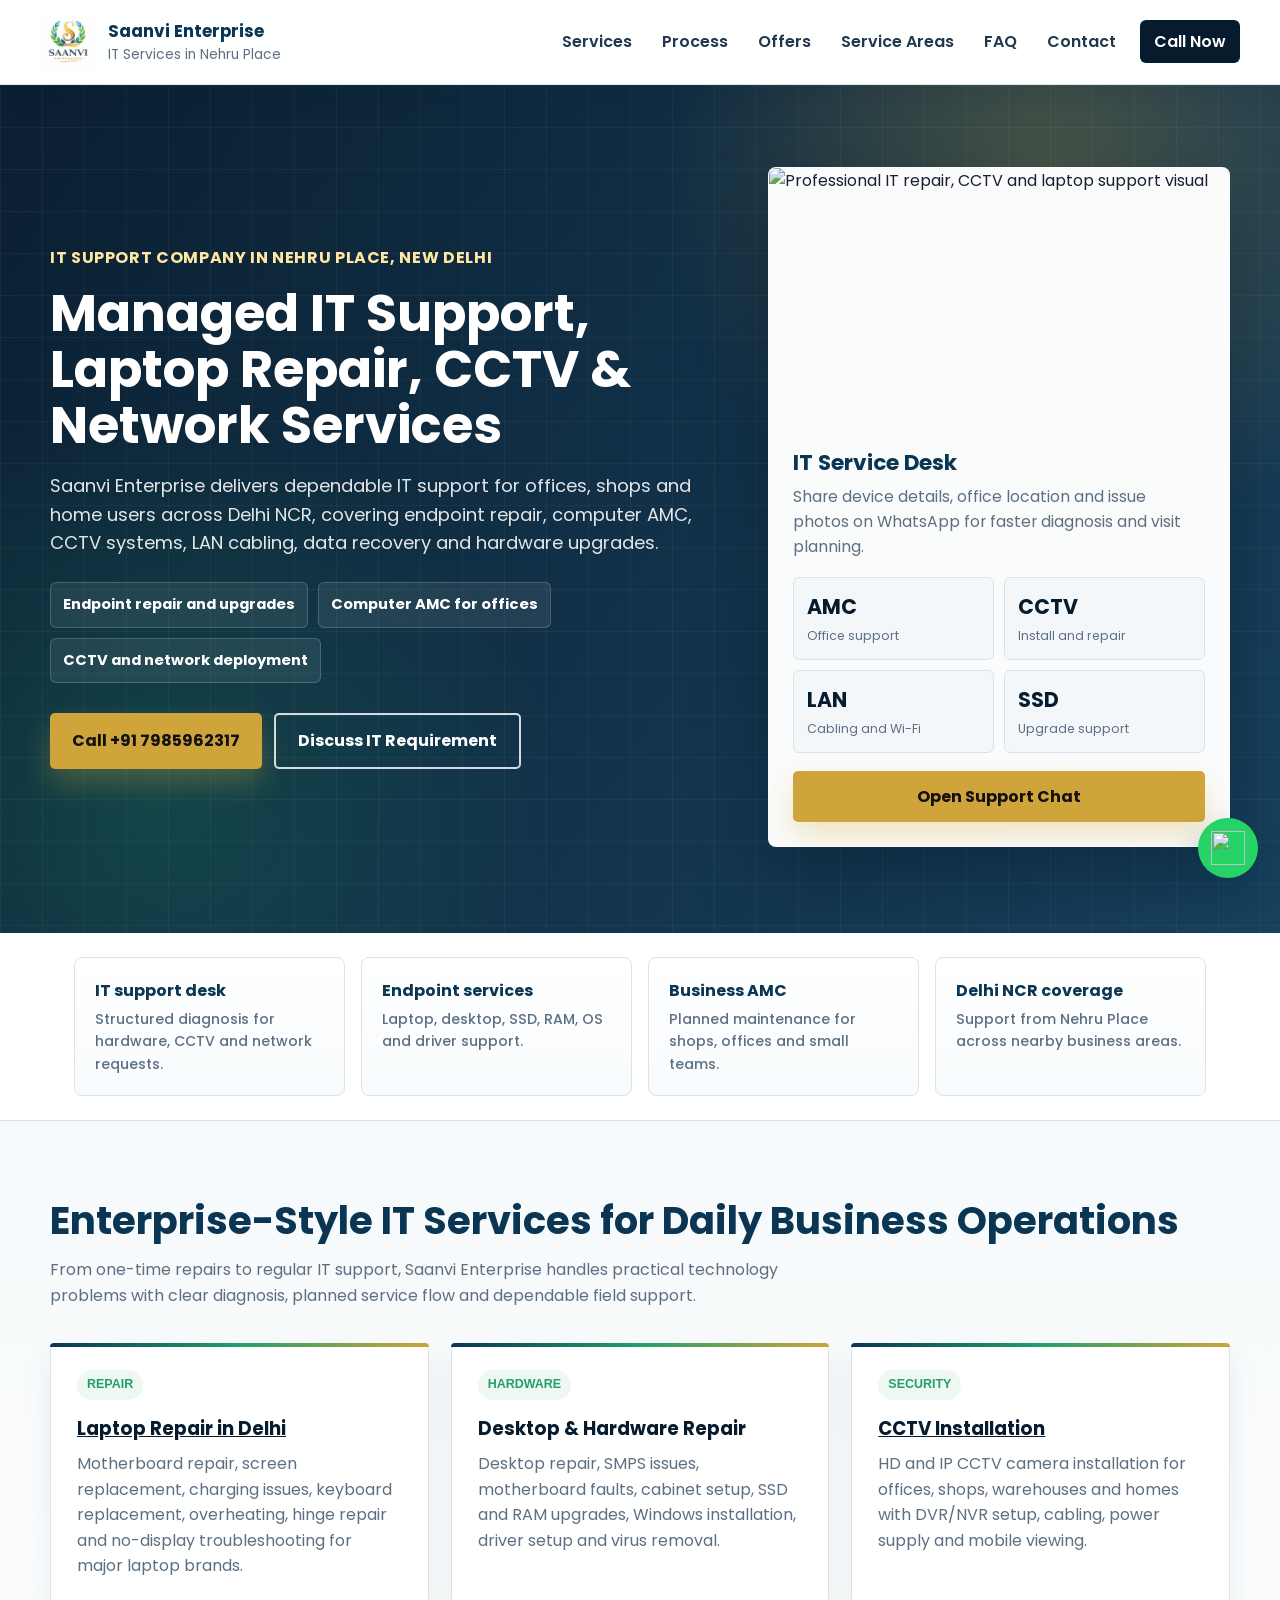
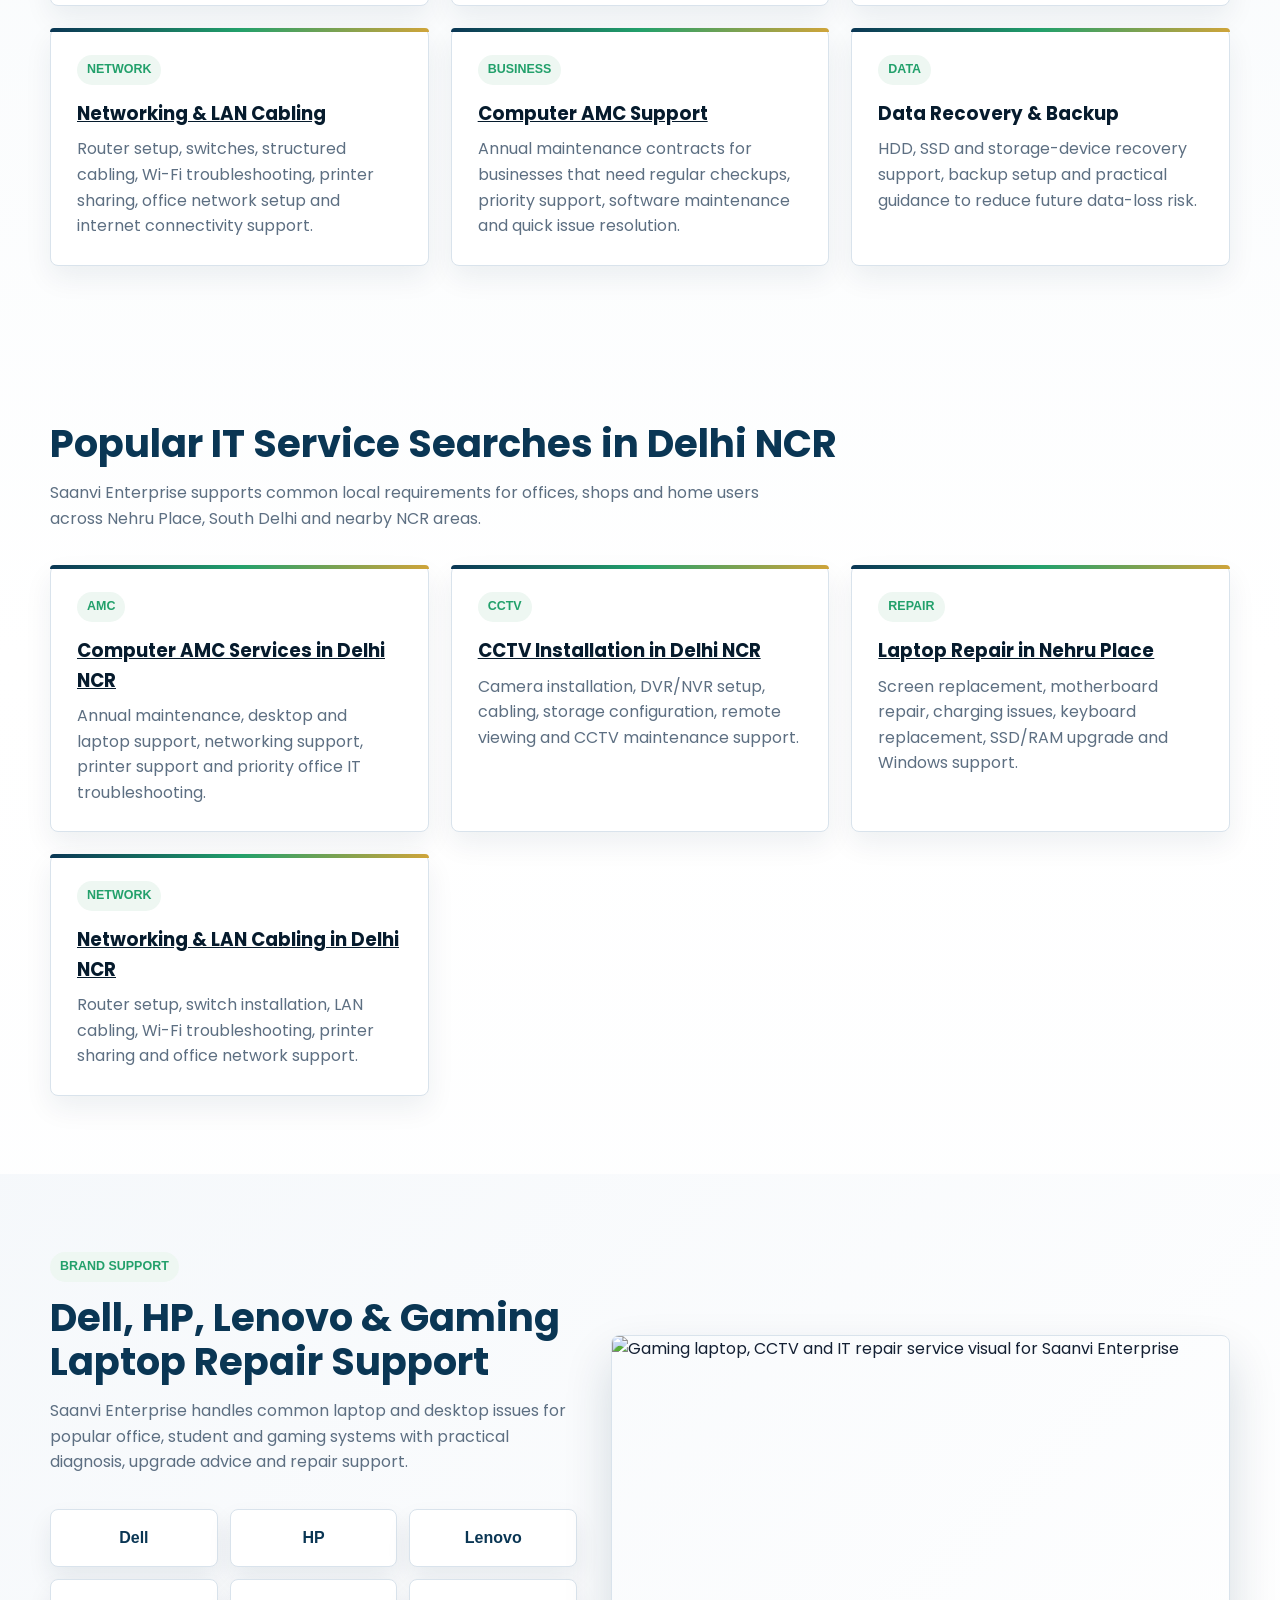
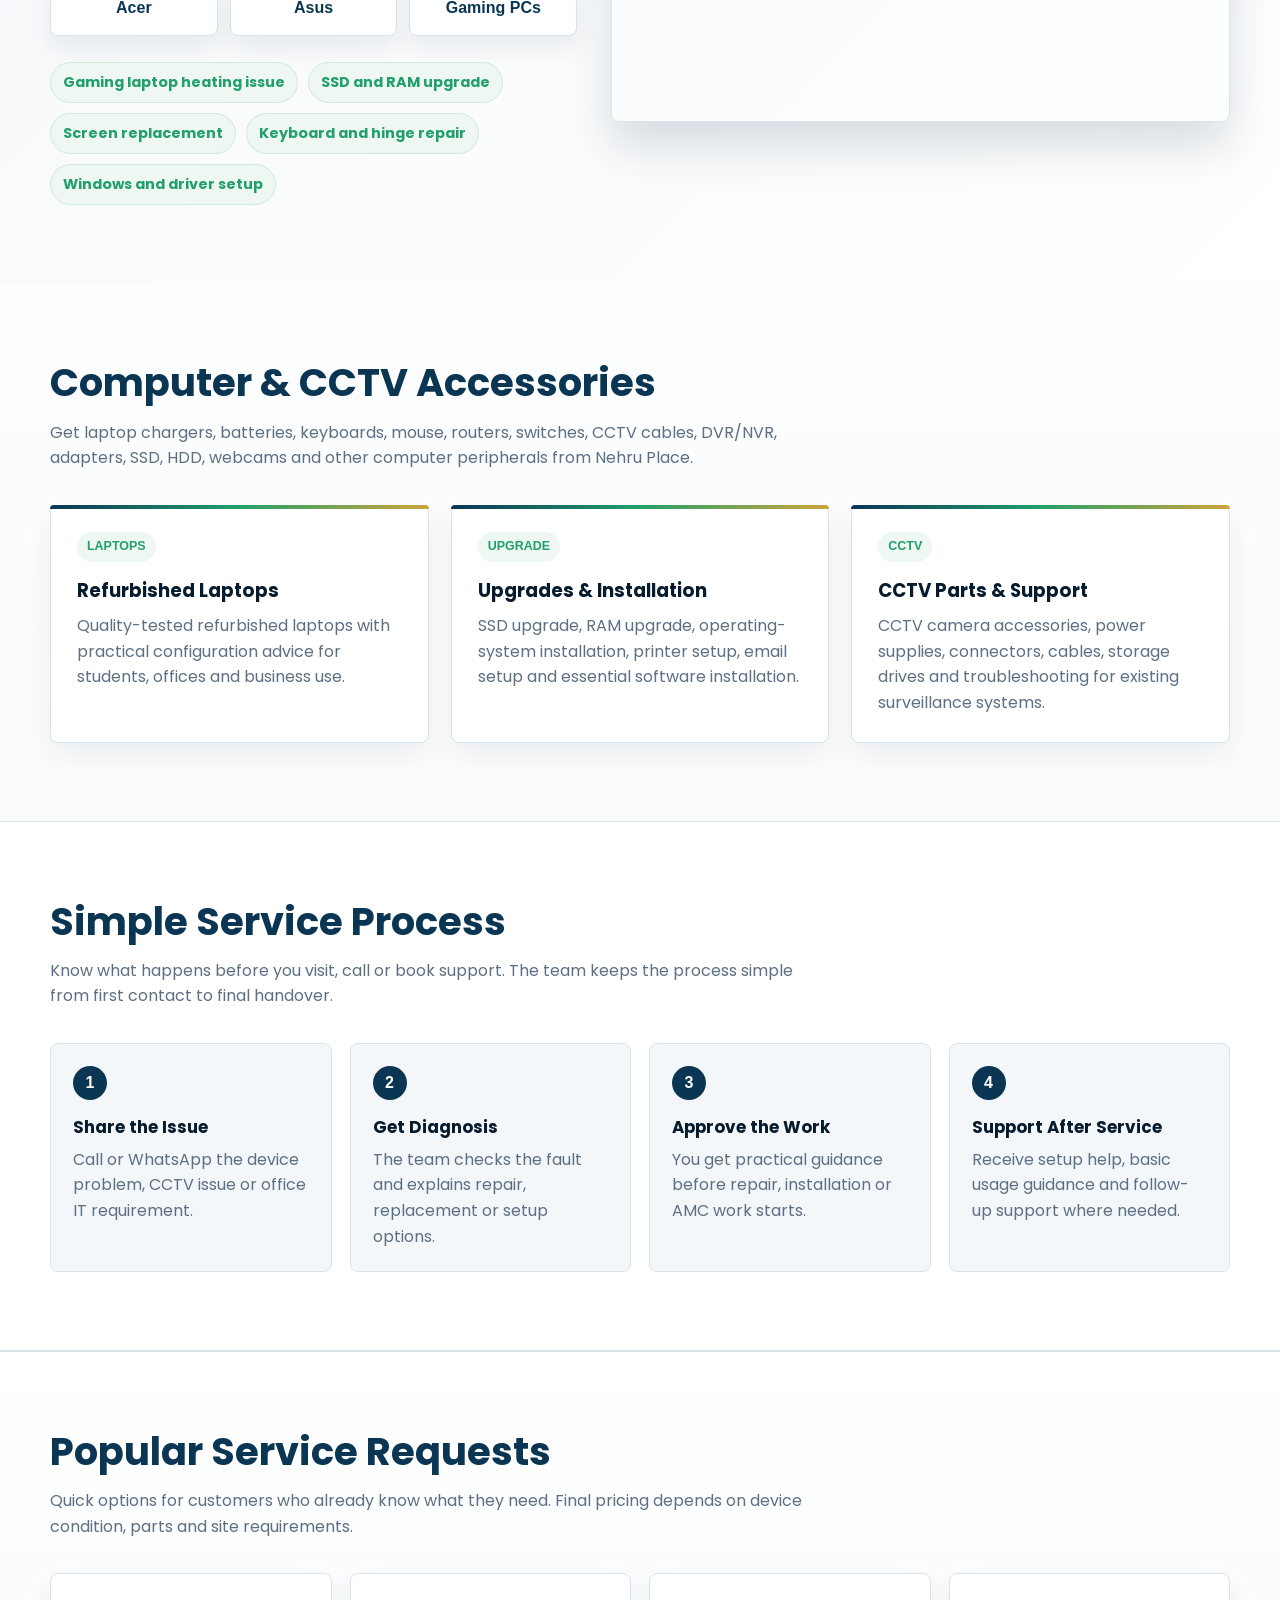
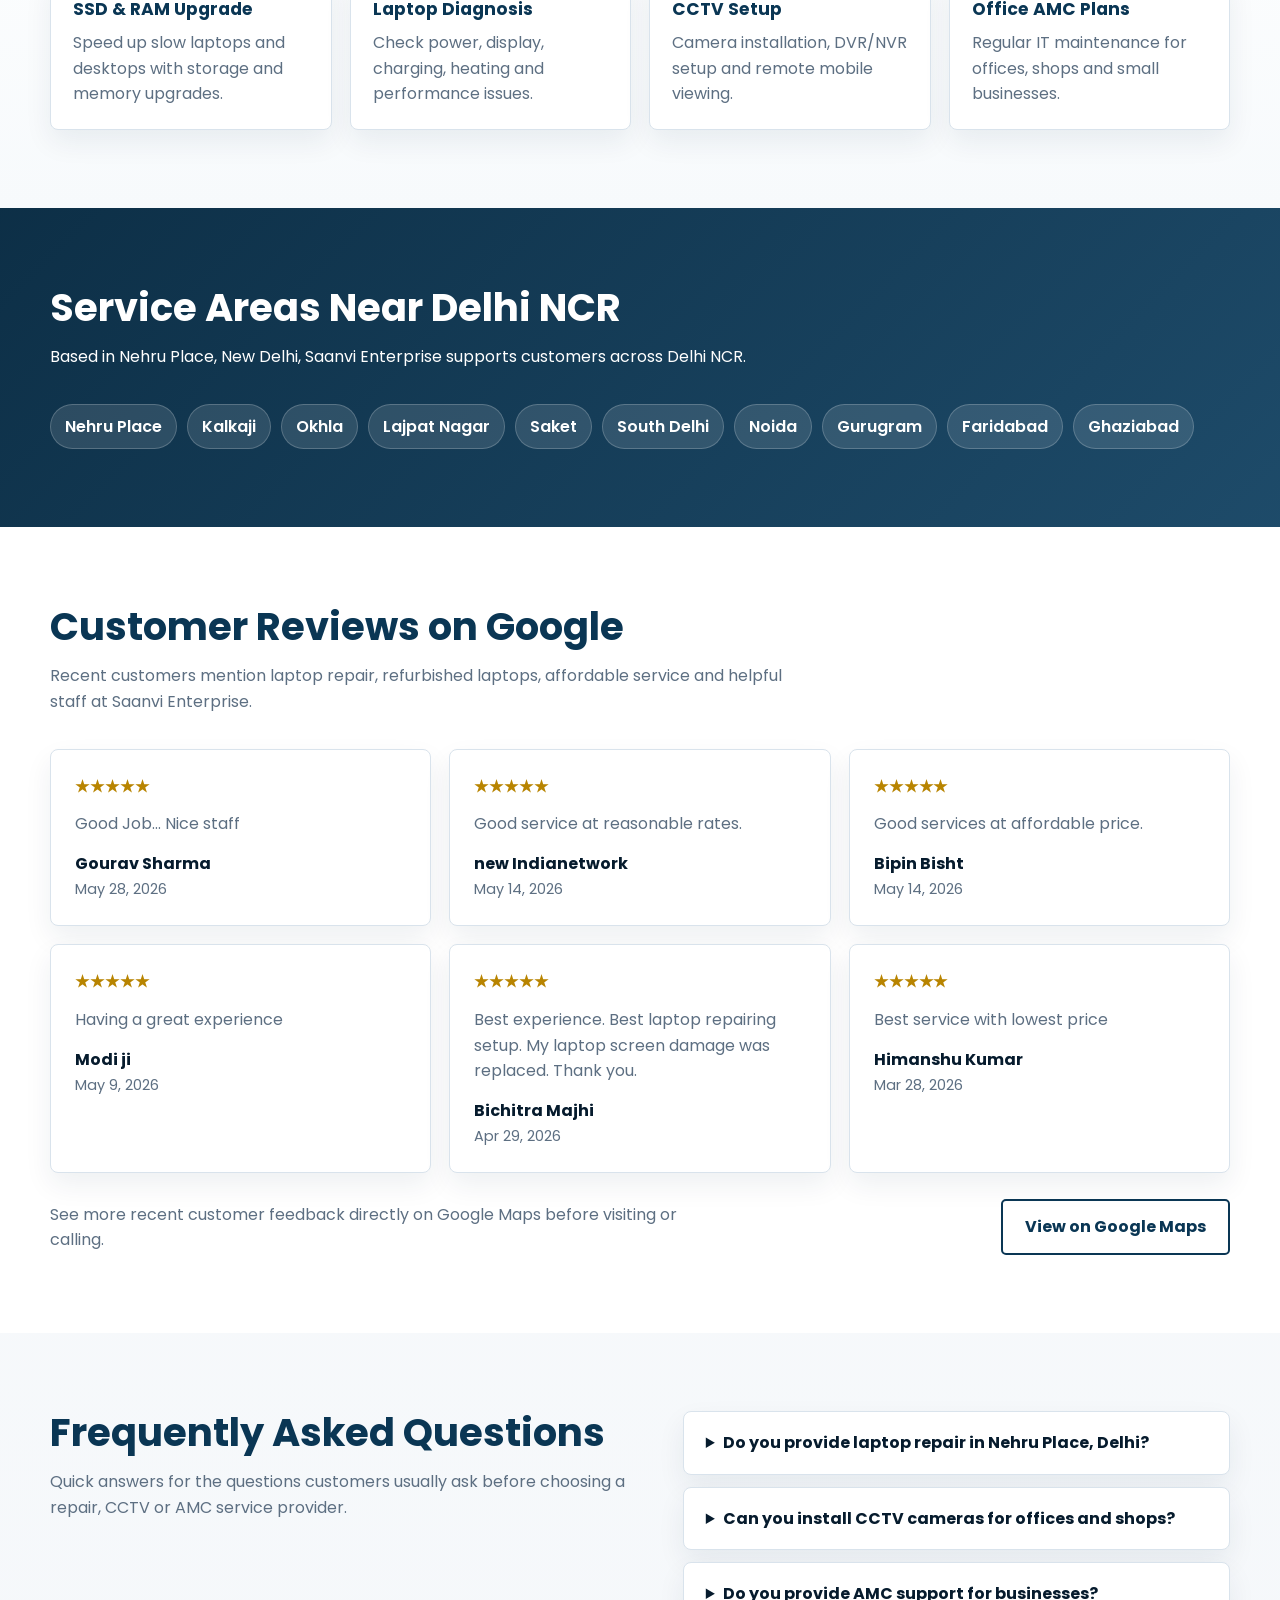
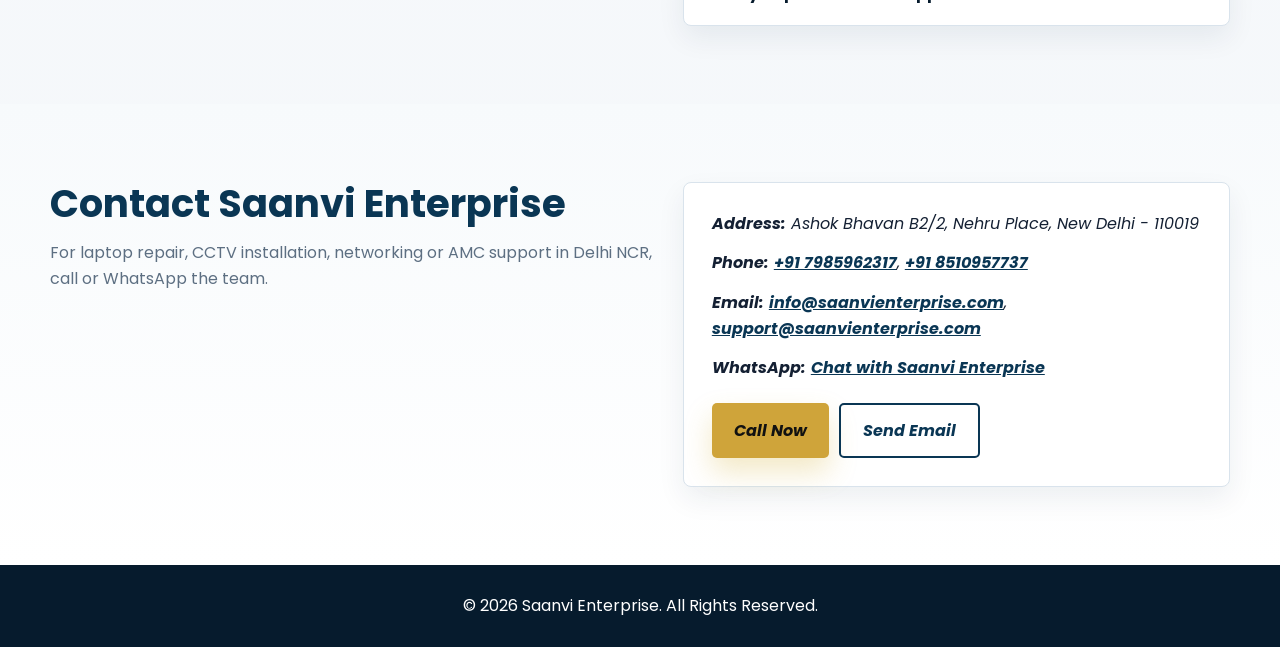
==== commit 990c30d3: "Add files via upload" ====
--- a/index.html
+++ b/index.html
@@ -3,8 +3,8 @@
 <head>
 <meta charset="UTF-8">
 <meta name="viewport" content="width=device-width, initial-scale=1.0">
-<title>Laptop Repair, CCTV Installation & IT Services in Nehru Place Delhi | Saanvi Enterprise</title>
-<meta name="description" content="Saanvi Enterprise provides laptop repair, desktop repair, CCTV installation, networking, AMC support, data recovery and refurbished laptops in Nehru Place, Delhi NCR. Call +91 7985962317.">
+<title>IT Support Company in Delhi NCR | Laptop, CCTV, AMC & Networking | Saanvi Enterprise</title>
+<meta name="description" content="Saanvi Enterprise is an IT support company in Nehru Place, Delhi NCR for laptop repair, computer AMC, CCTV installation, networking, data recovery and office IT services.">
 <meta name="robots" content="index, follow, max-image-preview:large">
 <meta name="author" content="Saanvi Enterprise">
 <meta name="geo.region" content="IN-DL">
@@ -112,15 +112,16 @@
 </script>
 <style>
 :root {
-  --blue: #0b3c5d;
-  --blue-strong: #082b43;
-  --gold: #d4af37;
-  --green: #2f9d68;
-  --ink: #172033;
-  --muted: #5e6b7e;
-  --line: #dbe5ef;
+  --blue: #0a3654;
+  --blue-strong: #061b2d;
+  --gold: #cfa43a;
+  --green: #22a06b;
+  --ink: #142033;
+  --muted: #5d6f82;
+  --line: #d9e3ec;
   --paper: #ffffff;
-  --soft: #f5f8fb;
+  --soft: #f4f7fa;
+  --steel: #22374d;
 }
 
 * {
@@ -135,7 +136,7 @@
 
 body {
   background:
-    linear-gradient(180deg, #f4f8fb 0%, #ffffff 38%, #f5f8fb 100%);
+    linear-gradient(180deg, #eef4f8 0%, #ffffff 32%, #f4f7fa 100%);
   color: var(--ink);
   font-family: "Poppins", Arial, sans-serif;
   line-height: 1.6;
@@ -167,10 +168,10 @@
 
 header {
   align-items: center;
-  background: rgba(255, 255, 255, 0.96);
-  backdrop-filter: blur(14px);
-  border-bottom: 1px solid var(--line);
-  box-shadow: 0 8px 24px rgba(8, 43, 67, 0.08);
+  background: rgba(255, 255, 255, 0.92);
+  backdrop-filter: blur(18px);
+  border-bottom: 1px solid rgba(217, 227, 236, 0.92);
+  box-shadow: 0 10px 30px rgba(6, 27, 45, 0.08);
   display: flex;
   gap: 24px;
   justify-content: space-between;
@@ -214,9 +215,9 @@
 
 nav a {
   border-radius: 6px;
-  color: var(--blue);
+  color: var(--steel);
   font-weight: 600;
-  padding: 8px 4px;
+  padding: 8px 6px;
   text-decoration: none;
 }
 
@@ -238,7 +239,7 @@
 }
 
 .nav-call {
-  background: var(--blue);
+  background: var(--blue-strong);
   border-radius: 6px;
   color: #fff;
   padding: 10px 14px;
@@ -252,11 +253,16 @@
 
 .hero {
   background:
-    radial-gradient(circle at 88% 12%, rgba(212, 175, 55, 0.28), transparent 28%),
-    linear-gradient(115deg, rgba(8, 43, 67, 0.98), rgba(11, 60, 93, 0.82)),
-    url("logo.png") center right 8% / 300px no-repeat;
+    linear-gradient(90deg, rgba(255, 255, 255, 0.04) 1px, transparent 1px),
+    linear-gradient(180deg, rgba(255, 255, 255, 0.04) 1px, transparent 1px),
+    radial-gradient(circle at 82% 10%, rgba(207, 164, 58, 0.28), transparent 30%),
+    radial-gradient(circle at 12% 84%, rgba(34, 160, 107, 0.22), transparent 30%),
+    linear-gradient(122deg, rgba(6, 27, 45, 0.98), rgba(10, 54, 84, 0.94));
+  background-size: 42px 42px, 42px 42px, auto, auto, auto;
   color: #fff;
-  padding: 66px 24px 68px;
+  padding: 82px 24px 86px;
+  position: relative;
+  overflow: hidden;
 }
 
 .hero-inner,
@@ -268,8 +274,8 @@
 .hero-grid {
   align-items: center;
   display: grid;
-  gap: 44px;
-  grid-template-columns: minmax(0, 1.35fr) minmax(310px, 0.65fr);
+  gap: 52px;
+  grid-template-columns: minmax(0, 1.18fr) minmax(360px, 0.82fr);
 }
 
 .eyebrow {
@@ -280,14 +286,15 @@
 }
 
 h1 {
-  font-size: clamp(2rem, 3.8vw, 3.95rem);
+  font-size: clamp(2.15rem, 4vw, 4.25rem);
   line-height: 1.1;
   margin: 14px 0 18px;
   max-width: 860px;
 }
 
 .hero p {
-  font-size: 1.15rem;
+  color: rgba(255, 255, 255, 0.88);
+  font-size: 1.13rem;
   max-width: 760px;
 }
 
@@ -300,12 +307,12 @@
 }
 
 .hero-points li {
-  background: rgba(255, 255, 255, 0.1);
-  border: 1px solid rgba(255, 255, 255, 0.2);
-  border-radius: 999px;
+  background: rgba(255, 255, 255, 0.08);
+  border: 1px solid rgba(255, 255, 255, 0.18);
+  border-radius: 6px;
   font-size: 0.92rem;
   font-weight: 700;
-  padding: 8px 12px;
+  padding: 10px 12px;
 }
 
 .cta {
@@ -317,7 +324,7 @@
 
 .btn {
   align-items: center;
-  border-radius: 6px;
+  border-radius: 5px;
   display: inline-flex;
   font-weight: 700;
   justify-content: center;
@@ -344,19 +351,20 @@
 }
 
 .quick-card {
-  background: rgba(255, 255, 255, 0.96);
-  border: 1px solid rgba(255, 255, 255, 0.42);
+  background: rgba(255, 255, 255, 0.98);
+  border: 1px solid rgba(255, 255, 255, 0.56);
   border-radius: 8px;
-  box-shadow: 0 26px 60px rgba(2, 16, 30, 0.26);
+  box-shadow: 0 30px 70px rgba(2, 16, 30, 0.34);
   color: var(--ink);
-  padding: 24px;
+  overflow: hidden;
+  padding: 0;
 }
 
 .quick-card img {
-  height: 66px;
-  margin-bottom: 14px;
-  object-fit: contain;
-  width: 78px;
+  aspect-ratio: 16 / 9;
+  height: auto;
+  object-fit: cover;
+  width: 100%;
 }
 
 .quick-card h2 {
@@ -368,6 +376,37 @@
 .quick-card p {
   color: var(--muted);
   font-size: 0.98rem;
+}
+
+.quick-card-body {
+  padding: 24px;
+}
+
+.ops-grid {
+  display: grid;
+  gap: 10px;
+  grid-template-columns: repeat(2, minmax(0, 1fr));
+  margin: 18px 0;
+}
+
+.ops-stat {
+  background: var(--soft);
+  border: 1px solid var(--line);
+  border-radius: 6px;
+  padding: 13px;
+}
+
+.ops-stat strong {
+  color: var(--blue-strong);
+  display: block;
+  font-size: 1.28rem;
+}
+
+.ops-stat span {
+  color: var(--muted);
+  display: block;
+  font-size: 0.78rem;
+  margin-top: 2px;
 }
 
 .quick-list {
@@ -389,7 +428,7 @@
 }
 
 .trust-strip {
-  background: var(--paper);
+  background: #fff;
   border-bottom: 1px solid var(--line);
 }
 
@@ -402,12 +441,12 @@
 }
 
 .trust-list li {
-  background: #fff;
+  background: linear-gradient(180deg, #fff, #f8fbfd);
   border: 1px solid var(--line);
   border-radius: 8px;
   color: var(--blue);
   font-weight: 700;
-  padding: 18px;
+  padding: 20px;
 }
 
 .trust-list span {
@@ -459,6 +498,17 @@
 .card {
   padding: 26px;
   transition: border-color 160ms ease, box-shadow 160ms ease, transform 160ms ease;
+}
+
+.card::before {
+  background: linear-gradient(90deg, var(--blue), var(--green), var(--gold));
+  border-radius: 8px 8px 0 0;
+  content: "";
+  height: 4px;
+  left: -1px;
+  position: absolute;
+  right: -1px;
+  top: -1px;
 }
 
 .card:hover {
@@ -520,6 +570,114 @@
 
 .card ul {
   margin-left: 18px;
+}
+
+.brand-support {
+  background:
+    linear-gradient(135deg, rgba(245, 248, 251, 0.96), rgba(255, 255, 255, 0.98));
+  overflow: hidden;
+}
+
+.brand-showcase {
+  align-items: center;
+  display: grid;
+  gap: 34px;
+  grid-template-columns: minmax(0, 0.92fr) minmax(320px, 1.08fr);
+}
+
+.brand-visual {
+  border: 1px solid var(--line);
+  border-radius: 8px;
+  box-shadow: 0 24px 48px rgba(8, 43, 67, 0.16);
+  overflow: hidden;
+  position: relative;
+}
+
+.brand-visual img {
+  aspect-ratio: 16 / 10;
+  height: 100%;
+  object-fit: cover;
+  width: 100%;
+}
+
+.brand-visual::after {
+  animation: scanLine 3.8s ease-in-out infinite;
+  background: linear-gradient(90deg, transparent, rgba(212, 175, 55, 0.36), transparent);
+  content: "";
+  height: 100%;
+  left: -45%;
+  position: absolute;
+  top: 0;
+  transform: skewX(-16deg);
+  width: 28%;
+}
+
+.brand-chip-grid {
+  display: grid;
+  gap: 12px;
+  grid-template-columns: repeat(3, minmax(0, 1fr));
+  margin: 26px 0;
+}
+
+.brand-chip {
+  animation: floatChip 4.8s ease-in-out infinite;
+  background: #fff;
+  border: 1px solid var(--line);
+  border-radius: 8px;
+  box-shadow: 0 12px 24px rgba(8, 43, 67, 0.08);
+  color: var(--blue);
+  font-weight: 800;
+  padding: 15px 12px;
+  text-align: center;
+}
+
+.brand-chip:nth-child(2),
+.brand-chip:nth-child(5) {
+  animation-delay: 0.4s;
+}
+
+.brand-chip:nth-child(3),
+.brand-chip:nth-child(6) {
+  animation-delay: 0.8s;
+}
+
+.repair-tags {
+  display: flex;
+  flex-wrap: wrap;
+  gap: 10px;
+  list-style: none;
+}
+
+.repair-tags li {
+  background: #eef7f2;
+  border: 1px solid #cfe9dc;
+  border-radius: 999px;
+  color: var(--green);
+  font-size: 0.9rem;
+  font-weight: 700;
+  padding: 8px 12px;
+}
+
+@keyframes floatChip {
+  0%,
+  100% {
+    transform: translateY(0);
+  }
+
+  50% {
+    transform: translateY(-7px);
+  }
+}
+
+@keyframes scanLine {
+  0% {
+    left: -45%;
+  }
+
+  55%,
+  100% {
+    left: 118%;
+  }
 }
 
 .location-band {
@@ -795,6 +953,7 @@
   .hero-grid,
   .trust-list,
   .cards,
+  .brand-showcase,
   .offer-grid,
   .review-grid,
   .two-col,
@@ -805,6 +964,10 @@
   .quick-card {
     max-width: 480px;
   }
+
+  .brand-chip-grid {
+    grid-template-columns: repeat(2, minmax(0, 1fr));
+  }
 }
 
 @media (max-width: 560px) {
@@ -814,6 +977,10 @@
 
   section {
     padding: 58px 18px;
+  }
+
+  .brand-chip-grid {
+    grid-template-columns: 1fr;
   }
 
   .cta {
@@ -859,46 +1026,49 @@
   <section class="hero" id="home">
     <div class="hero-inner hero-grid">
       <div>
-        <div class="eyebrow">Nehru Place, New Delhi</div>
-        <h1>Laptop Repair, CCTV Installation & IT Services in Delhi NCR</h1>
-        <p>Saanvi Enterprise helps offices, shops and home users with fast laptop repair, desktop repair, networking, CCTV setup, data recovery, computer AMC support and quality refurbished laptops.</p>
+        <div class="eyebrow">IT Support Company in Nehru Place, New Delhi</div>
+        <h1>Managed IT Support, Laptop Repair, CCTV & Network Services</h1>
+        <p>Saanvi Enterprise delivers dependable IT support for offices, shops and home users across Delhi NCR, covering endpoint repair, computer AMC, CCTV systems, LAN cabling, data recovery and hardware upgrades.</p>
         <ul class="hero-points">
-          <li>Same-day inspection</li>
-          <li>Office and shop support</li>
-          <li>Repair, upgrade and install</li>
+          <li>Endpoint repair and upgrades</li>
+          <li>Computer AMC for offices</li>
+          <li>CCTV and network deployment</li>
         </ul>
         <div class="cta">
           <a class="btn btn-primary" href="tel:+917985962317">Call +91 7985962317</a>
-          <a class="btn btn-secondary" href="https://wa.me/917985962317">WhatsApp Support</a>
+          <a class="btn btn-secondary" href="https://wa.me/917985962317">Discuss IT Requirement</a>
         </div>
       </div>
       <div class="quick-card" aria-label="Quick service information">
-        <img src="logo.png" alt="Saanvi Enterprise service mark" width="78" height="78">
-        <h2>Need urgent IT help?</h2>
-        <p>Share the issue, device model, location and photos on WhatsApp for faster guidance.</p>
-        <ul class="quick-list">
-          <li>Laptop not turning on</li>
-          <li>CCTV camera offline</li>
-          <li>Slow office network</li>
-        </ul>
-        <a class="btn btn-primary" href="https://wa.me/917985962317">Start WhatsApp Chat</a>
+        <img src="service-visual.png" alt="Professional IT repair, CCTV and laptop support visual" width="640" height="360">
+        <div class="quick-card-body">
+          <h2>IT Service Desk</h2>
+          <p>Share device details, office location and issue photos on WhatsApp for faster diagnosis and visit planning.</p>
+          <div class="ops-grid" aria-label="Service capabilities">
+            <div class="ops-stat"><strong>AMC</strong><span>Office support</span></div>
+            <div class="ops-stat"><strong>CCTV</strong><span>Install and repair</span></div>
+            <div class="ops-stat"><strong>LAN</strong><span>Cabling and Wi-Fi</span></div>
+            <div class="ops-stat"><strong>SSD</strong><span>Upgrade support</span></div>
+          </div>
+          <a class="btn btn-primary" href="https://wa.me/917985962317">Open Support Chat</a>
+        </div>
       </div>
     </div>
   </section>
 
   <div class="trust-strip">
     <ul class="trust-list section-inner" aria-label="Business highlights">
-      <li>Certified technicians <span>Diagnosis by experienced hardware and network professionals.</span></li>
-      <li>Component-level repair <span>Practical repair-first approach before replacement.</span></li>
-      <li>Office AMC support <span>Priority maintenance for shops, offices and small teams.</span></li>
-      <li>Delhi NCR service <span>Support from Nehru Place across nearby business areas.</span></li>
+      <li>IT support desk <span>Structured diagnosis for hardware, CCTV and network requests.</span></li>
+      <li>Endpoint services <span>Laptop, desktop, SSD, RAM, OS and driver support.</span></li>
+      <li>Business AMC <span>Planned maintenance for shops, offices and small teams.</span></li>
+      <li>Delhi NCR coverage <span>Support from Nehru Place across nearby business areas.</span></li>
     </ul>
   </div>
 
   <section id="services">
     <div class="section-inner">
-      <h2>Computer Repair & IT Services</h2>
-      <p class="section-lead">From one-time repairs to regular office IT support, Saanvi Enterprise handles practical technology problems with clear diagnosis and dependable service.</p>
+      <h2>Enterprise-Style IT Services for Daily Business Operations</h2>
+      <p class="section-lead">From one-time repairs to regular IT support, Saanvi Enterprise handles practical technology problems with clear diagnosis, planned service flow and dependable field support.</p>
       <div class="cards">
         <article class="card">
           <span class="badge">Repair</span>
@@ -959,6 +1129,34 @@
           <h3><a href="/networking-lan-cabling-delhi-ncr.html">Networking & LAN Cabling in Delhi NCR</a></h3>
           <p>Router setup, switch installation, LAN cabling, Wi-Fi troubleshooting, printer sharing and office network support.</p>
         </article>
+      </div>
+    </div>
+  </section>
+
+  <section class="brand-support" id="brand-support">
+    <div class="section-inner brand-showcase">
+      <div>
+        <span class="badge">Brand Support</span>
+        <h2>Dell, HP, Lenovo & Gaming Laptop Repair Support</h2>
+        <p class="section-lead">Saanvi Enterprise handles common laptop and desktop issues for popular office, student and gaming systems with practical diagnosis, upgrade advice and repair support.</p>
+        <div class="brand-chip-grid" aria-label="Supported laptop and desktop brands">
+          <div class="brand-chip">Dell</div>
+          <div class="brand-chip">HP</div>
+          <div class="brand-chip">Lenovo</div>
+          <div class="brand-chip">Acer</div>
+          <div class="brand-chip">Asus</div>
+          <div class="brand-chip">Gaming PCs</div>
+        </div>
+        <ul class="repair-tags">
+          <li>Gaming laptop heating issue</li>
+          <li>SSD and RAM upgrade</li>
+          <li>Screen replacement</li>
+          <li>Keyboard and hinge repair</li>
+          <li>Windows and driver setup</li>
+        </ul>
+      </div>
+      <div class="brand-visual">
+        <img src="service-visual.png" alt="Gaming laptop, CCTV and IT repair service visual for Saanvi Enterprise" loading="lazy">
       </div>
     </div>
   </section>
